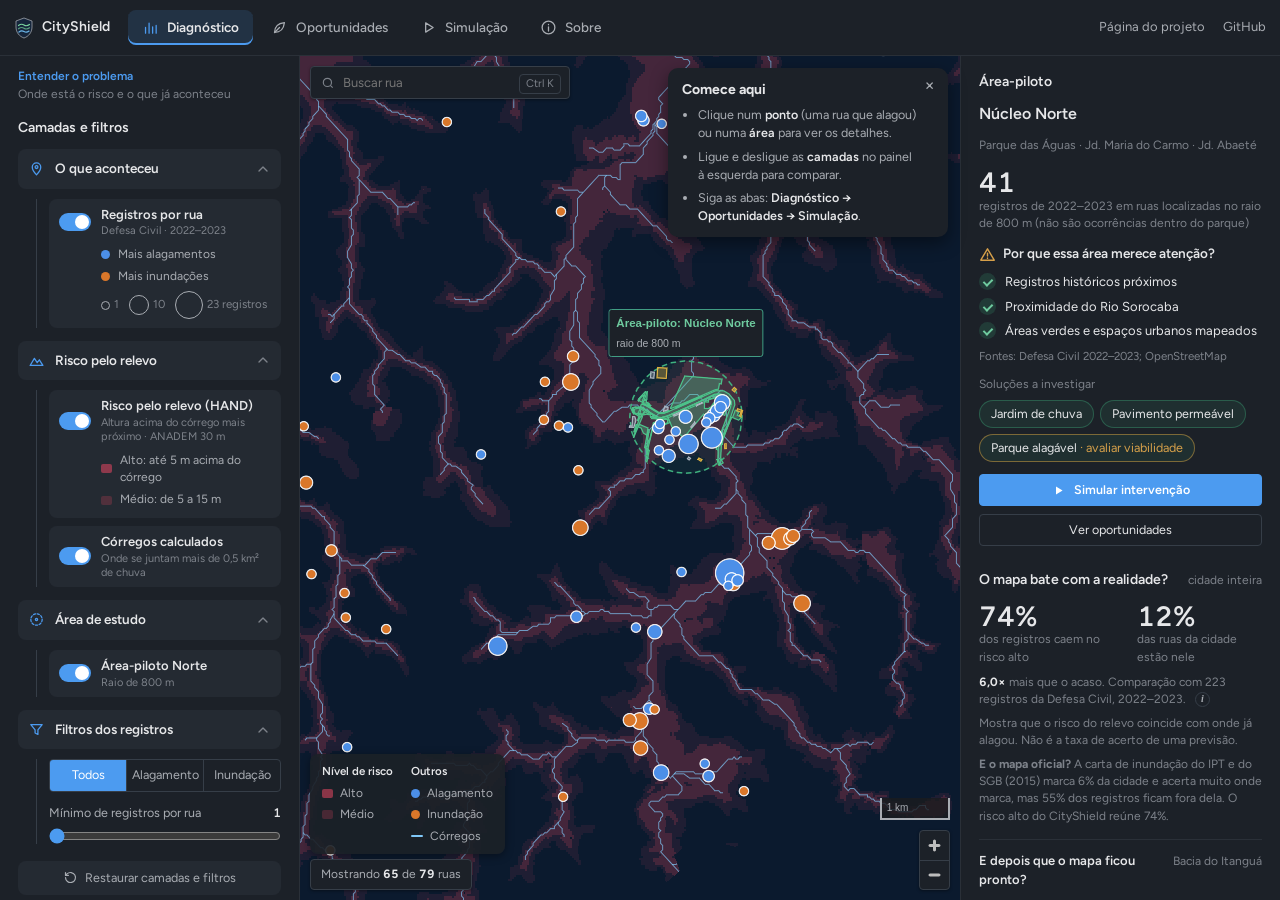
==== docs/mapa.html @ f2712158 "feat(web): resultado dos chamados de depois do mapa pronto no quadro de validação Lê lai_defesa_civi" ====
<!DOCTYPE html>
<html lang="pt-BR">
<head>
<meta charset="utf-8">
<meta name="viewport" content="width=device-width, initial-scale=1">
<title>Plataforma · CityShield</title>
<link rel="icon" href="favicon.svg" type="image/svg+xml">
<link rel="preconnect" href="https://fonts.googleapis.com">
<link rel="preconnect" href="https://fonts.gstatic.com" crossorigin>
<link rel="stylesheet" href="https://fonts.googleapis.com/css2?family=Figtree:wght@400;500;600;700&display=swap">
<link rel="stylesheet" href="vendor/maplibre-gl-4.7.1/maplibre-gl.css">
<style>
:root{
  --bg:#15191E; --panel:#1C2128; --panel-2:#242A32; --hover:#2B323B; --line:#2A3038; --line-2:#363E48;
  --ink:#E6E7E9; --ink-2:#A9ADB3; --muted:#7D828A;
  --accent:#4C9BF0; --green:#419D83; --green-t:#6CC2A8; --alag:#4C8FE8; --inund:#D9772A; --warn:#D6A04A;
  --risco-alto:#D6455D; --risco-medio:#E8A0AC;
  --sans:"Figtree","Segoe UI","Helvetica Neue",Arial,system-ui,sans-serif;
}
*{box-sizing:border-box}
[hidden]{display:none!important}
html,body{height:100%;margin:0}
body{display:grid;grid-template-rows:56px 1fr;font:13px/1.45 var(--sans);color:var(--ink);background:var(--bg);overflow:hidden;-webkit-font-smoothing:antialiased}
a{color:var(--accent);text-decoration:none}
a:hover{text-decoration:underline}
button{font:inherit;color:inherit;background:none;border:0;padding:0;cursor:pointer}
:focus-visible{outline:2px solid var(--accent);outline-offset:1px}
.n{font-variant-numeric:tabular-nums}

/* Cabeçalho */
header{display:flex;align-items:center;gap:18px;padding:0 14px;background:var(--panel);border-bottom:1px solid var(--line);min-width:0}
.logo{display:flex;align-items:center;gap:8px;color:var(--ink);font-weight:600;font-size:14px}
.logo:hover{text-decoration:none}
.titulo{color:var(--ink-2);font-size:13px;padding-left:14px;border-left:1px solid var(--line)}
header nav.links{margin-left:auto;display:flex;gap:18px;font-size:13px;flex:none}
header nav.links a{color:var(--ink-2)}
header nav.links a:hover{color:var(--ink);text-decoration:none}

.app{display:grid;grid-template-columns:300px minmax(0,1fr) 320px;min-height:0}

/* Painéis laterais */
.lado{background:var(--panel);display:flex;flex-direction:column;min-height:0}
.esq{border-right:1px solid var(--line)}
.dir{border-left:1px solid var(--line);overflow-y:auto}
.abas{display:flex;gap:4px;min-width:0;overflow-x:auto;scrollbar-width:none}
.abas::-webkit-scrollbar{display:none}
.abas button{display:flex;align-items:center;gap:8px;padding:8px 14px;border-radius:8px;color:var(--ink-2);font-size:13.5px;font-weight:500;white-space:nowrap;flex:none}
.abas button svg{width:17px;height:17px;flex:none;fill:none;stroke:currentColor;stroke-width:1.8;stroke-linecap:round;stroke-linejoin:round}
.abas button:hover{color:var(--ink);background:var(--hover)}
.abas button[aria-selected="true"]{color:var(--ink);background:rgba(76,155,240,.14);font-weight:600;box-shadow:inset 0 -2px 0 var(--accent)}
.abas button[aria-selected="true"] svg{color:var(--accent)}
.passos{margin:0;padding-left:18px;display:grid;gap:6px;color:var(--ink-2);font-size:13px}
.passos b{color:var(--ink);font-weight:600}
.links-lista{margin:0;padding:0;list-style:none;display:grid;gap:7px;font-size:13px}
.links-lista.baixar span{display:block;font-size:12px;color:var(--muted);margin-top:1px}
.rolar{overflow-y:auto;flex:1;min-height:0;scrollbar-width:none}
.rolar::-webkit-scrollbar{display:none}
.bloco{padding:16px 18px 6px}
.bloco h3{margin:0 0 10px;font-size:14px;font-weight:600;letter-spacing:.005em}
.bloco > p{margin:0;color:var(--ink-2);font-size:13px;line-height:1.5}
.sub{color:var(--muted);font-size:12px}

/* Lista de camadas (estilo CARTO Builder) */
.camada{border-radius:8px;background:var(--panel-2);margin-bottom:8px}
.sec{margin:0}
#a-diag:not([hidden]){display:flex;flex-direction:column}
#a-diag > .bloco-camadas{display:flex;flex-direction:column;gap:11px;padding-top:12px;padding-bottom:10px}
#a-diag > .bloco-camadas h3{margin:0}
#a-diag > .bloco:last-child{margin-top:auto;padding-top:6px;padding-bottom:14px}
.sec-cab{display:flex;align-items:center;gap:10px;width:100%;padding:10px 10px;border-radius:8px;font-size:13.5px;font-weight:600;color:var(--ink);text-align:left}
.sec-cab:hover{background:var(--hover)}
.sec.aberta > .sec-cab{background:var(--panel-2)}
.sec-cab > svg:first-child{width:17px;height:17px;flex:none;fill:none;stroke:var(--ink-2);stroke-width:1.8;stroke-linecap:round;stroke-linejoin:round}
.sec.aberta > .sec-cab > svg:first-child{stroke:var(--accent)}
.sec-cab span{flex:1}
.sec-cab .seta{width:16px;height:16px;fill:none;stroke:var(--muted);stroke-width:2;stroke-linecap:round;stroke-linejoin:round;transition:transform .15s}
.sec.aberta .seta{transform:rotate(180deg)}
.sec-corpo{margin:10px 0 2px 18px;padding-left:12px;border-left:1px solid var(--line-2)}
.sec-corpo .camada:last-child{margin-bottom:0}
.sec-corpo .seg{margin-top:2px}
.grupo{margin:14px 0 6px;font-size:12px;font-weight:600;color:var(--ink-2)}
.bloco h3 + .grupo{margin-top:0}
.camada-cab{display:flex;align-items:center;gap:10px;padding:7px 10px}
.olho{position:relative;width:32px;height:18px;border-radius:9px;background:var(--accent);flex:none;transition:background .15s}
.olho::after{content:"";position:absolute;top:2px;left:16px;width:14px;height:14px;border-radius:50%;background:#fff;transition:left .15s}
.olho[aria-pressed="false"]{background:#4A525C}
.olho[aria-pressed="false"]::after{left:2px}
.olho svg{display:none}
.olho:hover{filter:brightness(1.1)}
.camada-nome{flex:1;min-width:0}
.camada-nome b{display:block;font-weight:600;font-size:13px}
.camada-nome span{display:block;color:var(--muted);font-size:11px;line-height:1.3}
.camada-leg{padding:0 12px 9px 52px;display:grid;gap:5px;font-size:12px;color:var(--ink-2)}
.camada-leg .it{display:flex;align-items:center;gap:8px}
.camada-leg .it i{width:9px;height:9px;border-radius:50%;flex:none}
.camada-leg .it i.q{border-radius:2px;width:11px}
.camada-leg .tam{display:flex;align-items:center;gap:10px;color:var(--muted);font-size:11.5px}
.camada-leg .tam i{display:inline-block;border-radius:50%;border:1px solid var(--ink-2);margin-right:4px;vertical-align:middle}
.camada.off{opacity:.55}
.camada.off .camada-nome span{color:var(--warn)}
.camada.desligada .camada-leg{display:none}

/* Controles */
.seg{display:flex;border:1px solid var(--line-2);border-radius:4px;overflow:hidden}
.seg button{flex:1;padding:6px 4px;font-size:12.5px;color:var(--ink-2);border-right:1px solid var(--line-2)}
.seg button:last-child{border-right:0}
.seg button[aria-pressed="true"]{background:var(--accent);color:#fff}
.faixa{display:grid;gap:6px;margin-top:12px;font-size:12.5px;color:var(--ink-2)}
.faixa .l{display:flex;justify-content:space-between}
.faixa .l b{color:var(--ink);font-weight:600}
input[type=range]{width:100%;margin:0;accent-color:var(--accent)}
input[type=number],select{width:100%;background:var(--bg);border:1px solid var(--line-2);border-radius:4px;color:var(--ink);padding:6px 8px;font:13px var(--sans)}
label.campo,div.campo{display:grid;gap:5px;font-size:12.5px;color:var(--ink-2);margin-top:12px}
div.campo:first-of-type,label.campo:first-child{margin-top:0}
label.campo .l{display:flex;justify-content:space-between}
label.campo .l b{color:var(--ink);font-weight:600}

/* Soluções */
.fila{list-style:none;margin:8px 0 0;padding:0}
.fila li{margin-bottom:6px}
.fila li button{display:grid;grid-template-columns:24px 1fr auto;gap:10px;align-items:center;width:100%;padding:9px 10px;border-radius:8px;background:var(--panel-2);text-align:left;color:var(--ink)}
.fila li button:hover,.fila li button:focus-visible{background:var(--hover)}
.fila .pos{font-size:12.5px;font-weight:600;color:var(--muted);font-variant-numeric:tabular-nums;text-align:right}
.fila .nome{display:grid;min-width:0}
.fila .nome b{font-size:12.5px;font-weight:600;white-space:nowrap;overflow:hidden;text-overflow:ellipsis}
.fila .nome span{font-size:12px;color:var(--green-t)}
.fila .nome small{font-size:11.5px;color:var(--muted);white-space:nowrap;overflow:hidden;text-overflow:ellipsis}
.fila .nt{display:grid;justify-items:end;gap:4px;font-size:15px;font-weight:600;font-variant-numeric:tabular-nums}
.fila .nt i{display:block;width:44px;height:4px;border-radius:2px;background:var(--panel-2);overflow:hidden}
.fila .nt i::after{content:"";display:block;height:100%;width:var(--w);background:var(--c)}
.fila-mais{margin-top:8px;padding:6px 10px;border:1px solid var(--line-2);border-radius:4px;font-size:12.5px;color:var(--ink-2)}
.fila-mais:hover{color:var(--ink);border-color:var(--accent)}
.fila-nota{margin:8px 0 0}
.sol{margin:0 18px 10px;padding:12px 14px;border-radius:8px;background:var(--panel-2);display:grid;gap:5px}
.sol-t{display:flex;align-items:center;justify-content:space-between;gap:8px}
.sol-t b{font-weight:600}
.status{font-size:11px;padding:2px 7px;border-radius:3px;white-space:nowrap}
.status.inv{background:rgba(65,157,131,.16);color:var(--green-t)}
.status.hip{background:rgba(217,164,65,.15);color:#E2B866}
.sol p{margin:0;color:var(--ink-2);font-size:12.5px}
.sol button{justify-self:start;color:var(--accent);font-size:12.5px;margin-top:2px}
.sol button:hover{text-decoration:underline}
.aqui{margin:2px 0 0!important;font-size:12.5px;color:var(--ink)!important;border-left:2px solid var(--green);padding:2px 0 2px 9px}
.aqui b{font-weight:600}
.fonte-l{margin:0;font-size:11.5px;color:var(--muted)}
.sim-kpis{display:grid;grid-template-columns:repeat(3,1fr);border:1px solid var(--line);border-radius:4px;margin-bottom:14px}
.sim-kpis div{padding:8px 10px;border-right:1px solid var(--line)}
.sim-kpis div:last-child{border-right:0}
.sim-kpis span{display:block;font-size:11.5px;color:var(--muted)}
.sim-kpis b{font-size:15px;font-weight:600}
.empilhada{display:flex;height:22px;border-radius:3px;overflow:hidden;margin:10px 0 6px;background:#3A3D42}
.empilhada i{display:block;height:100%}
.emp-leg{display:flex;justify-content:space-between;gap:10px;font-size:12px;color:var(--ink-2)}
.emp-leg span::before{content:"";display:inline-block;width:9px;height:9px;border-radius:2px;margin-right:6px;vertical-align:-1px;background:var(--c)}
.equiv{margin:12px 0 0;font-size:12.5px;color:var(--ink-2)}
.equiv b{color:var(--ink)}
.ref{font-size:11.5px;color:var(--muted)}
.c-dest{display:grid;grid-template-columns:1fr 1fr;gap:8px;margin-bottom:6px}
.c-dest div{border-radius:8px;padding:10px 12px;background:var(--panel-2)}
.c-dest span{display:block;font-size:12px;color:var(--ink-2)}
.c-dest b{display:block;font-size:22px;font-weight:600;line-height:1.15;margin-top:3px;color:var(--ink)}
.c-dest small{display:block;font-size:11.5px;color:var(--muted);margin-top:2px}
.c-dest .ret{background:rgba(65,157,131,.12)}
.c-dest .ret b{color:var(--green-t)}
.ad{margin-top:12px}
.ad-rot{display:flex;justify-content:space-between;gap:8px;font-size:12.5px;color:var(--ink-2)}
.ad-rot b{color:var(--ink);font-weight:600}
.ad .empilhada{margin:5px 0 0}
.contrib{display:grid;gap:9px;margin-top:16px}
.contrib-tit{font-size:12.5px;color:var(--ink-2)}
.contrib-l{display:grid;grid-template-columns:112px 1fr auto;gap:10px;align-items:center;font-size:12.5px}
.contrib-l span{display:grid}
.contrib-l span b{font-weight:600;font-size:12.5px}
.contrib-l span small{font-size:11.5px;color:var(--muted)}
.contrib-l > i{display:block;height:8px;border-radius:4px;background:var(--panel-2);overflow:hidden}
.contrib-l > i > i{display:block;height:100%;border-radius:4px;background:var(--green)}
.contrib-l > b{font-weight:600;font-size:12.5px;white-space:nowrap}
.ad-tab{width:100%;border-collapse:collapse;margin-top:12px;font-size:12px}
.ad-tab th{font-weight:400;color:var(--muted);text-align:left;padding:4px 0;border-bottom:1px solid var(--line)}
.ad-tab td{padding:5px 0;border-bottom:1px solid var(--line);color:var(--ink-2)}
.ad-tab td:nth-child(n+2),.ad-tab th:nth-child(n+2){text-align:right;font-variant-numeric:tabular-nums}
.ad-tab td b{color:var(--ink);font-weight:600}
.aviso a{color:var(--accent)}
.aviso{margin:14px 18px 18px;padding:10px 12px;border-radius:8px;background:rgba(214,160,74,.08);color:var(--ink-2);font-size:12px;line-height:1.45}

/* Simulação */
.opcoes{display:grid;grid-template-columns:1fr 1fr;gap:6px}
.opcoes button{display:flex;align-items:center;gap:7px;padding:8px 9px;border:1px solid transparent;border-radius:6px;background:var(--panel-2);font-size:12.5px;color:var(--ink-2);text-align:left}
.opcoes button svg{width:16px;height:16px;flex:none;fill:none;stroke:currentColor;stroke-width:1.7;stroke-linecap:round;stroke-linejoin:round}
.opcoes button[aria-pressed="true"]{border-color:rgba(76,155,240,.55);color:var(--ink);background:rgba(76,155,240,.12)}
.formula{display:flex;align-items:baseline;gap:8px}
.formula b{font-size:30px;font-weight:600;line-height:1}
.formula span{color:var(--ink-2)}
.pct{color:var(--ink-2);font-size:12.5px;margin:4px 0 12px}
.pct b{color:var(--green)}
.prem{margin:0;padding:0;list-style:none;display:grid;gap:7px;font-size:12.5px}
.prem li{display:grid;grid-template-columns:100px 1fr;gap:8px;color:var(--ink-2)}
.prem li span:first-child{color:var(--muted)}

/* Widgets (estilo CARTO / ArcGIS Dashboards) */
.widget{padding:16px 18px 8px}
.w-cab{display:flex;align-items:baseline;justify-content:space-between;gap:8px;margin-bottom:10px}
.w-cab h3{margin:0;font-size:14px;font-weight:600}
.w-cab button{color:var(--accent);font-size:12px}
.w-cab .sub{white-space:nowrap}
.kpi{display:flex;gap:22px}
.kpi div{display:grid}
.kpi b{font-size:28px;font-weight:600;line-height:1.1}
.kpi span{color:var(--muted);font-size:12px}
.cats{display:grid;gap:9px}
.cat{display:grid;grid-template-columns:1fr auto;gap:4px 10px;text-align:left;width:100%;padding:2px 0}
.cat .nm{color:var(--ink-2);white-space:nowrap;overflow:hidden;text-overflow:ellipsis}
.cat .vl{color:var(--ink)}
.cat .tr{grid-column:1/-1;height:4px;background:var(--panel-2);border-radius:2px}
.cat .tr i{display:block;height:100%;border-radius:2px}
.cat:hover .nm{color:var(--ink)}
.cats.filtrando .cat:not(.ativo){opacity:.4}
.hist{display:grid;grid-template-columns:repeat(6,1fr);gap:4px;align-items:end;height:88px}
.hist div{display:grid;align-content:end;height:100%}
.hist i{display:block;background:var(--accent);border-radius:2px 2px 0 0;min-height:2px}
.hist-x{display:grid;grid-template-columns:repeat(6,1fr);gap:4px;margin-top:5px;font-size:11px;color:var(--muted);text-align:center}
.det h2{margin:2px 0 2px;font-size:16px;font-weight:600}
.det .kpi{margin:12px 0}
.det ul{margin:0 0 12px;padding-left:18px;color:var(--ink-2);display:grid;gap:3px}
.det ul.checks{list-style:none;padding:0;gap:7px}
.det ul.checks li{position:relative;padding-left:26px;color:var(--ink);font-size:13px;line-height:1.35}
.det ul.checks li::before{content:"";position:absolute;left:0;top:0;width:17px;height:17px;border-radius:50%;background:rgba(63,178,127,.18)}
.det ul.checks li::after{content:"";position:absolute;left:6px;top:4px;width:4px;height:7px;border:solid #6FCB9F;border-width:0 2px 2px 0;transform:rotate(45deg)}
.rot-alerta{display:flex;align-items:center;gap:7px;color:var(--ink)!important;font-size:13.5px!important;font-weight:600;margin:4px 0 9px!important}
.rot-alerta svg{width:17px;height:17px;fill:none;stroke:var(--warn);stroke-width:2;stroke-linecap:round;stroke-linejoin:round}
.det .rot{font-size:12px;color:var(--muted);margin:0 0 6px}
.tags{display:flex;flex-wrap:wrap;gap:6px;margin-bottom:12px}
.tags span{font-size:12.5px;padding:4px 11px;border-radius:999px;background:rgba(63,178,127,.10);border:1px solid rgba(63,178,127,.35);color:var(--ink)}
.tags span.h{border-color:rgba(217,164,65,.5)}
.tags span.h::after{content:" · avaliar viabilidade";color:var(--warn)}
.botoes{display:grid;gap:8px}
.bt-grande{display:flex;align-items:center;justify-content:center;gap:8px;padding:10px 12px;font-size:13.5px;font-weight:600;border-radius:8px}
.bt-grande svg{width:15px;height:15px;fill:currentColor}
.bt{padding:6px 12px;border:1px solid var(--line-2);border-radius:4px;font-size:12.5px}
.bt:hover{background:var(--hover)}
.bt.pri{background:var(--accent);border-color:var(--accent);color:#fff}
.bt.pri:hover{filter:brightness(1.1)}

/* Painel de simulação sobre o mapa */
.sim-painel{position:absolute;left:12px;right:12px;bottom:12px;margin:0 auto;max-width:900px;z-index:3;background:var(--panel);border-radius:10px;padding:14px 16px 16px;box-shadow:0 8px 24px rgba(0,0,0,.45)}
.sp-cab{display:flex;gap:10px;align-items:flex-start;margin-bottom:12px}
.sp-cab svg{width:20px;height:20px;flex:none;margin-top:1px;fill:none;stroke:var(--accent);stroke-width:2;stroke-linecap:round;stroke-linejoin:round}
.sp-cab b{display:block;font-size:15px;font-weight:600}
.sp-cab span{display:block;font-size:12.5px;color:var(--ink-2)}
.sp-corpo{display:grid;grid-template-columns:200px minmax(0,1fr);grid-template-rows:auto auto;gap:12px 18px}
.sp-ctrl{grid-row:1 / span 2;display:grid;align-content:start;gap:14px}
.sp-chuva{display:grid;gap:4px}
.sp-chuva span{font-size:12.5px;color:var(--ink-2)}
.sp-chuva b{font-size:22px;font-weight:600;line-height:1.1}
.sp-chuva small{font-size:11.5px;color:var(--muted);line-height:1.35}
.sp-chuva .sp-volta{color:var(--ink-2)}
.sp-obs{margin:10px 0 0;font-size:12px;line-height:1.45;color:var(--muted)}
.sp-sols{border:0;margin:0;padding:0;display:grid;gap:7px}
.sp-sols legend{padding:0;margin-bottom:6px;font-size:12.5px;color:var(--ink-2)}
.sp-check{display:flex;align-items:center;gap:8px;font-size:13px;cursor:pointer}
.sp-check input{width:15px;height:15px;margin:0;accent-color:var(--accent);flex:none}
.sp-check svg{width:15px;height:15px;flex:none;fill:none;stroke:var(--ink-2);stroke-width:1.8;stroke-linecap:round;stroke-linejoin:round}
.sp-prio{font-size:12.5px;color:var(--ink-2)}
.sp-mapas{display:grid;grid-template-columns:minmax(0,1fr) 30px minmax(0,1fr);align-items:center}
.sp-mapa{position:relative;height:170px;border-radius:8px;overflow:hidden;background:#101317}
.sp-mini{position:absolute;inset:0}
.sp-mini .maplibregl-ctrl-top-right,.sp-mini .maplibregl-ctrl-bottom-right .maplibregl-ctrl-group{display:none}
.sp-tag{position:absolute;top:8px;left:50%;transform:translateX(-50%);padding:3px 12px;border-radius:999px;background:rgba(20,24,29,.85);font-size:12px;font-weight:600;z-index:2}
.sp-tag.depois{background:#2F7D5C}
.sp-seta{display:grid;place-items:center}
.sp-seta svg{width:24px;height:24px;padding:4px;border-radius:50%;background:var(--panel-2);fill:none;stroke:var(--ink);stroke-width:2;stroke-linecap:round;stroke-linejoin:round}
.sp-kpis{display:grid;grid-template-columns:repeat(3,minmax(0,1fr));gap:8px}
.sp-kpi{display:grid;grid-template-columns:22px 1fr;gap:2px 8px;align-items:center;padding:10px 12px;border-radius:8px;background:var(--panel-2)}
.sp-kpi svg{grid-row:1 / span 2;width:20px;height:20px;fill:none;stroke-width:1.9;stroke-linecap:round;stroke-linejoin:round}
.sp-kpi span{font-size:12px;color:var(--ink-2)}
.sp-kpi b{font-size:18px;font-weight:600;line-height:1.15}
.sp-kpi b small{font-size:12px;font-weight:500;color:var(--ink-2);margin-left:4px}
.mapa-area.sim .visivel,.mapa-area.sim #mapa .maplibregl-ctrl-bottom-right .maplibregl-ctrl-group{display:none}
.dica{position:absolute;top:12px;right:12px;z-index:3;width:280px;padding:12px 30px 12px 14px;border-radius:10px;background:var(--panel);box-shadow:0 6px 18px rgba(0,0,0,.45);font-size:12.5px;color:var(--ink-2)}
.dica > b{display:block;font-size:14px;color:var(--ink);margin-bottom:6px}
.dica ul{margin:0;padding-left:16px;display:grid;gap:5px}
.dica li b{color:var(--ink);font-weight:600}
.dica-x{position:absolute;top:6px;right:8px;width:22px;height:22px;border-radius:4px;font-size:18px;line-height:1;color:var(--ink-2)}
.dica-x:hover{background:var(--hover);color:var(--ink)}
.mapa-area.sim .dica{display:none}
.leg-mapa{position:absolute;left:10px;bottom:46px;z-index:2;display:flex;gap:18px;padding:9px 12px;border-radius:8px;background:rgba(28,33,40,.92);box-shadow:0 2px 8px rgba(0,0,0,.4);font-size:12px;color:var(--ink-2)}
.leg-mapa div{display:grid;gap:4px;align-content:start}
.leg-mapa b{font-size:11.5px;font-weight:600;color:var(--ink);margin-bottom:1px}
.leg-mapa span{display:flex;align-items:center;gap:7px}
.leg-mapa i{width:9px;height:9px;border-radius:50%;flex:none}
.leg-mapa i.q{border-radius:2px;width:11px}
.leg-mapa i.l{height:2px;width:12px;border-radius:1px}
.mapa-area.sim .leg-mapa{display:none}
.etq .maplibregl-popup-content{padding:6px 10px;border-radius:6px;font-size:12px;pointer-events:none}
.etq .maplibregl-popup-tip{display:none}
.etq b{display:block;font-size:12.5px}
.etq span{color:var(--ink-2)}
.kbd{position:absolute;right:8px;top:7px;padding:1px 6px;border:1px solid var(--line-2);border-radius:4px;font-size:11px;color:var(--muted);pointer-events:none}
.busca input:focus ~ .kbd,.busca input:not(:placeholder-shown) ~ .kbd{display:none}
.restaurar{display:flex;align-items:center;justify-content:center;gap:7px;width:100%;margin-top:4px;padding:8px;border-radius:8px;background:var(--panel-2);font-size:12.5px;color:var(--ink-2)}
.restaurar:hover{color:var(--ink);background:var(--hover)}
.restaurar svg{width:15px;height:15px;fill:none;stroke:currentColor;stroke-width:1.9;stroke-linecap:round;stroke-linejoin:round}
.aba-sub{padding:12px 18px 2px;display:grid;gap:1px}
.aba-sub b{font-size:12px;font-weight:600;color:var(--accent)}
.aba-sub span{font-size:12px;color:var(--muted)}
.filtro-sol{display:flex;flex-wrap:wrap;gap:6px;margin:2px 0 10px}
.filtro-sol button{padding:5px 11px;border-radius:999px;background:var(--panel-2);font-size:12.5px;color:var(--ink-2)}
.filtro-sol button:hover{color:var(--ink)}
.filtro-sol button[aria-pressed="true"]{background:rgba(76,155,240,.16);color:var(--ink);box-shadow:inset 0 0 0 1px rgba(76,155,240,.55)}
.ordem{display:flex;align-items:center;justify-content:space-between;gap:10px;margin-bottom:10px;font-size:12.5px;color:var(--ink-2)}
.fila-cenario{margin:-4px 0 10px;font-size:12px;line-height:1.45;color:var(--ink-2)}
.fila .era{color:var(--ink-2);font-size:11.5px}
.ordem select{width:auto;padding:5px 8px;font-size:12.5px;background:var(--panel-2);border-color:transparent;border-radius:6px}
.fila .prio{font-size:11px;font-weight:600}
.fila .prio.alta{color:#6FCB9F} .fila .prio.media{color:var(--warn)} .fila .prio.baixa{color:var(--muted)}
.fila .alerta-m{color:var(--warn)}
.fila li button.sel{box-shadow:inset 0 0 0 1px #7FE0B0;background:rgba(63,178,127,.10)}
.fa-badge{display:inline-block;padding:2px 9px;border-radius:999px;font-size:11.5px;font-weight:600;margin-bottom:6px}
.fa-badge.alta{background:rgba(63,178,127,.16);color:#6FCB9F} .fa-badge.media{background:rgba(217,164,65,.16);color:var(--warn)} .fa-badge.baixa{background:var(--panel-2);color:var(--ink-2)}
.fa-kpis{display:grid;grid-template-columns:repeat(3,1fr);gap:6px;margin:12px 0}
.fa-kpis div{padding:8px 9px;border-radius:8px;background:var(--panel-2)}
.fa-kpis b{display:block;font-size:19px;font-weight:600;line-height:1.1}
.fa-kpis span{display:block;font-size:11.5px;color:var(--ink-2);margin-top:2px;line-height:1.25}
.fa-sec{margin:14px 0 6px;font-size:13px;font-weight:600;color:var(--ink)}
.fa-int{padding:10px 12px;border-radius:8px;background:rgba(63,178,127,.10);border:1px solid rgba(63,178,127,.3)}
.fa-int b{display:block;color:#6FCB9F;font-size:14px;font-weight:600;margin-bottom:3px}
.fa-int p{margin:0;font-size:12.5px;color:var(--ink-2);line-height:1.45}
.fa-alerta{margin-top:10px;padding:8px 10px;border-radius:8px;background:rgba(217,164,65,.10);font-size:12px;color:var(--ink-2)}
.fa-alerta b{color:var(--warn)}
.fa-passos{margin:0;padding:0;list-style:none;display:grid;gap:6px;counter-reset:passo}
.fa-passos li{position:relative;padding-left:26px;font-size:12.5px;color:var(--ink-2);line-height:1.35;counter-increment:passo}
.fa-passos li::before{content:counter(passo);position:absolute;left:0;top:0;width:18px;height:18px;border-radius:50%;background:var(--panel-2);display:grid;place-items:center;font-size:11px;font-weight:600;color:var(--ink)}
.fa-fonte{margin:12px 0 0;font-size:11.5px;color:var(--muted)}
.fa-enche{margin:-2px 0 10px;font-size:12.5px;line-height:1.45;color:var(--ink-2)}
.fa-enche b{color:var(--ink);font-weight:600}
.pa-enche{display:block;margin-top:4px;color:var(--ink)}
.fa-curva{width:100%;border-collapse:collapse;font-size:12px;margin:2px 0 0}
.fa-curva th{text-align:left;font-weight:500;color:var(--muted);padding:4px 6px 4px 0;border-bottom:1px solid var(--line)}
.fa-curva td{padding:4px 6px 4px 0;color:var(--ink-2);font-variant-numeric:tabular-nums}
.fa-curva tr.ref td{color:var(--ink);font-weight:600}
.fa-voltar{margin-top:8px;font-size:12.5px;color:var(--accent)}
/* Mapa */
.mapa-area{position:relative;min-height:0}
#mapa{position:absolute;inset:0}
.barra-mapa{position:absolute;top:10px;left:10px;display:flex;gap:6px;z-index:2}
.barra-mapa .caixa{background:var(--panel);border:1px solid var(--line-2);border-radius:4px;box-shadow:0 1px 3px rgba(0,0,0,.4)}
.busca{position:relative;width:260px}
.busca input{width:100%;background:transparent;border:0;color:var(--ink);padding:8px 10px 8px 32px;font:13px var(--sans);outline:none}
.busca svg{position:absolute;left:10px;top:9px;width:14px;height:14px;fill:none;stroke:var(--muted);stroke-width:2}
.busca ul{position:absolute;top:calc(100% + 4px);left:0;right:0;margin:0;padding:4px 0;list-style:none;background:var(--panel);border:1px solid var(--line-2);border-radius:4px;box-shadow:0 4px 12px rgba(0,0,0,.4);max-height:300px;overflow-y:auto}
.busca li button{width:100%;display:flex;justify-content:space-between;padding:7px 10px;text-align:left}
.busca li button:hover,.busca li button.on{background:var(--hover)}
.busca li small{color:var(--muted)}
.visivel{position:absolute;bottom:10px;left:10px;z-index:2;background:var(--panel);border:1px solid var(--line-2);border-radius:4px;padding:6px 10px;font-size:12px;color:var(--ink-2);box-shadow:0 1px 3px rgba(0,0,0,.4)}
.visivel b{color:var(--ink)}

.maplibregl-ctrl-group{background:var(--panel)!important;border:1px solid var(--line-2);border-radius:4px!important;box-shadow:0 1px 3px rgba(0,0,0,.4)!important}
.maplibregl-ctrl-group button+button{border-top:1px solid var(--line-2)!important}
.maplibregl-ctrl-group button span{filter:invert(.9)}
.maplibregl-ctrl-scale{background:rgba(27,28,30,.8);border-color:var(--ink-2);color:var(--ink-2)}
.maplibregl-ctrl-attrib{background:rgba(27,28,30,.8)!important;color:var(--muted)}
.maplibregl-ctrl-attrib a{color:var(--ink-2)}
.maplibregl-ctrl-attrib-button{filter:invert(.9)}
.maplibregl-popup-content{background:var(--panel);color:var(--ink);border:1px solid var(--line-2);border-radius:4px;padding:8px 10px;font:12.5px/1.4 var(--sans);box-shadow:0 4px 12px rgba(0,0,0,.45)}
.maplibregl-popup-anchor-bottom .maplibregl-popup-tip{border-top-color:var(--panel)}
.maplibregl-popup-anchor-top .maplibregl-popup-tip{border-bottom-color:var(--panel)}
.maplibregl-popup-anchor-left .maplibregl-popup-tip{border-right-color:var(--panel)}
.maplibregl-popup-anchor-right .maplibregl-popup-tip{border-left-color:var(--panel)}
.pop b{display:block;font-weight:600}
.pop span{color:var(--ink-2)}
.pop-area .maplibregl-popup-content{padding:0;border-radius:8px;overflow:hidden auto;max-height:min(68vh,620px);overscroll-behavior:contain}
.pa{width:min(310px,78vw)}
.pa-cab{padding:12px 40px 9px 14px;border-bottom:1px solid var(--line)}
.pa-cab b{display:block;font-size:16px;font-weight:600;line-height:1.25;color:var(--ink)}
.pa-cab span{display:block;margin-top:2px;font-size:12.5px;color:var(--ink-2)}
.pa-kpis{display:grid;grid-template-columns:repeat(3,1fr);gap:6px;padding:9px 14px 2px}
.pa-kpi{border-radius:6px;padding:7px 9px;background:var(--panel-2)}
.pa-kpi span{display:block;font-size:12px;color:var(--ink-2);line-height:1.2}
.pa-kpi b{display:block;font-size:19px;font-weight:600;color:var(--ink);margin-top:3px;line-height:1.1;white-space:nowrap}
.pa-kpi small{display:block;font-size:11.5px;color:var(--ink-2);line-height:1.2;margin-top:2px}
.pa-corpo{padding:2px 14px 2px}
.pa-linha{display:grid;grid-template-columns:18px 1fr;gap:10px;padding:8px 0;border-bottom:1px solid var(--line)}
.pa-linha:last-child{border-bottom:0}
.pa-linha svg{width:18px;height:18px;margin-top:1px;fill:none;stroke:var(--muted);stroke-width:1.7;stroke-linecap:round;stroke-linejoin:round}
.pa-txt b{display:block;font-size:13px;font-weight:600;color:var(--ink);margin-bottom:2px}
.pa-txt span{display:block;font-size:12px;line-height:1.4;color:var(--ink-2)}
.pa-pri-topo{display:flex;justify-content:space-between;align-items:baseline;gap:8px}
.pa-pri-topo b{font-size:18px;font-weight:600;line-height:1;margin:0}
.pa-pri-topo small{font-size:11.5px;font-weight:400;color:var(--muted);margin-left:1px}
.pa-barra{height:5px;background:var(--panel-2);border-radius:3px;margin-top:5px;overflow:hidden}
.pa-barra i{display:block;height:100%;border-radius:3px;background:var(--muted)}
.pa-pri.alta .pa-barra i{background:var(--green)} .pa-pri.alta .pa-pri-topo b{color:var(--green-t)}
.pa-pri.media .pa-barra i{background:var(--warn)} .pa-pri.media .pa-pri-topo b{color:var(--warn)}
.pa-txt .pa-sol{font-size:14px;font-weight:600;margin-bottom:2px}
.pa-txt .pa-sol{color:var(--green-t)}
.pa-risco-topo{display:flex;justify-content:space-between;align-items:baseline;gap:8px}
.pa-risco-topo b{font-size:14px;font-weight:600}
.pa-risco-topo span{font-size:11.5px;color:var(--muted);text-align:right}
.nivel-alto{color:#F07A8C} .nivel-medio{color:#E8A0AC} .nivel-baixo{color:var(--ink-2)}
.pa-pilha{display:flex;height:8px;border-radius:4px;overflow:hidden;background:var(--panel-2);margin:5px 0 4px;gap:2px}
.pa-pilha i{display:block;height:100%}
.f-alto{background:var(--risco-alto)} .f-medio{background:var(--risco-medio)} .f-baixo{background:#5A626C}
.pa-legenda{display:flex;flex-wrap:wrap;gap:4px 12px;font-size:11.5px;color:var(--ink-2)}
.pa-legenda span{display:flex;align-items:center;gap:5px}
.pa-legenda span.zero{color:var(--muted)}
.pa-legenda i{width:8px;height:8px;border-radius:2px;display:inline-block}
.pa-legenda span.zero i{opacity:.45}
.pa-evid{margin:2px 0 0;padding:0;list-style:none}
.pa-evid li{position:relative;padding-left:12px;font-size:12px;line-height:1.4;color:var(--ink-2);margin-top:3px}
.pa-evid li::before{content:"";position:absolute;left:0;top:7px;width:5px;height:5px;border-radius:50%;background:var(--muted)}
.pa-dica{display:block;font-style:normal;font-weight:400;font-size:11.5px;color:var(--muted);margin-top:1px}
.pa-explica{display:block;margin-top:5px;font-size:11.5px;line-height:1.35;color:var(--ink-2)}
.pa-int{background:rgba(65,157,131,.10);border:1px solid rgba(65,157,131,.30);border-radius:6px;padding:8px 10px;margin:6px -4px}
.pa-int svg{stroke:var(--green-t)}
.pa-linha.pa-int + .pa-linha{border-top:0}
.pa-info{display:inline-grid;place-items:center;width:15px;height:15px;margin-left:6px;vertical-align:1px;border:1px solid var(--line-2);border-radius:50%;background:none;color:var(--ink-2);font:italic 600 10px/1 Georgia,serif;cursor:pointer;padding:0}
.pa-info:hover,.pa-info[aria-expanded="true"]{border-color:var(--accent);color:var(--accent)}
.pa-info-txt{margin:6px 0 4px;padding:7px 9px;background:var(--panel-2);border-radius:5px}
.pa-info-txt p{margin:0 0 5px;font-size:11.5px;line-height:1.4;color:var(--ink-2)}
.pa-info-txt p:last-child{margin-bottom:0}
.pa-fatores{display:grid;gap:4px;margin:2px 0 6px}
.pa-fatores div{display:grid;grid-template-columns:78px 1fr 34px;align-items:center;gap:8px;font-size:11.5px;color:var(--ink-2)}
.pa-fatores > div > i{display:block;height:6px;border-radius:3px;background:var(--hover);overflow:hidden}
.pa-fatores > div > i > i{display:block;height:100%;background:var(--accent)}
.pa-fatores b{text-align:right;color:var(--ink);font-weight:600;font-variant-numeric:tabular-nums}
.pa-conta{font-variant-numeric:tabular-nums;color:var(--ink)!important;font-weight:600}
.pa-fontes{display:block;margin-bottom:4px}
.pa-txt .pa-vol{font-size:15px;font-weight:600;color:#7FC8F8;margin-bottom:1px}
.pa-alerta svg{stroke:var(--warn)} .pa-alerta .pa-txt b{color:var(--warn)}
.pa-rodape{margin:0;padding:8px 14px 9px;background:var(--panel-2);font-size:11.5px;color:var(--muted)}
.pa-rodape a{color:var(--accent)}
.maplibregl-popup-close-button{color:var(--ink-2);font-size:20px;line-height:1;padding:6px 10px;border-radius:0 8px 0 4px}
.maplibregl-popup-close-button:hover{background:var(--hover);color:var(--ink)}
.rotulo-piloto{background:var(--panel);border:1px solid var(--green);border-radius:3px;padding:3px 7px;display:grid;pointer-events:none}
.rotulo-piloto b{font-size:11.5px;font-weight:600;color:#6FCB9F}
.rotulo-piloto span{font-size:10.5px;color:var(--ink-2)}

@media (max-width:1180px){
  .sp-corpo{grid-template-columns:170px minmax(0,1fr)}
  .sp-mapa{height:150px}
  .app{grid-template-columns:280px minmax(0,1fr)}
  .dir{display:none}
}
@media (max-width:760px){
  /* No celular a página rola inteira: sem altura fixa da tela, e os painéis crescem com o conteúdo
     (antes ficavam com ~120 px cada, rolando por dentro e sem barra visível) */
  html,body{height:auto}
  body{overflow:auto;grid-template-rows:56px auto;min-height:100%}
  .rolar,.dir{overflow:visible;flex:none}
  /* As abas ficam sempre à mão; o mapa para logo abaixo delas quando a lista leva até ele */
  header{position:sticky;top:0;z-index:30}
  #mapa{scroll-margin-top:56px}
  /* Com a ficha aberta, a busca sai da frente do título (volta quando a ficha fecha) */
  .mapa-area:has(.maplibregl-popup) .barra-mapa{display:none}
  /* Área de toque maior no botão de mostrar/esconder camada (era 18 px), sem mudar o desenho */
  .olho::before{content:"";position:absolute;inset:-8px -6px}
  header{gap:8px;padding:0 8px}
  .logo span,header nav.links{display:none}
  .abas button{padding:8px 9px;gap:6px;font-size:12.5px}
  .app{grid-template-columns:1fr}
  .mapa-area{height:65vh;order:-1}
  .busca{width:200px}
  .dir{display:block;border-left:0;border-top:1px solid var(--line)}
  .dica{left:10px;right:10px;width:auto;top:auto;bottom:10px}
  .leg-mapa,.kbd{display:none}
  .mapa-area.sim{height:auto}
  .mapa-area.sim #mapa,.mapa-area.sim .barra-mapa{display:none}
  .sim-painel{position:static;margin:0;border-radius:0;box-shadow:none;max-width:none}
  .sp-corpo{grid-template-columns:1fr}
  .sp-ctrl{grid-row:auto}
  .sp-mapa{height:150px}
  .sp-kpis{grid-template-columns:1fr}
}
@media (max-width:520px){
  .abas{flex:1;justify-content:space-between;gap:2px}
  .abas button{flex-direction:column;gap:2px;padding:5px 7px;font-size:11px;border-radius:7px}
  .abas button svg{width:16px;height:16px}
}
</style>
</head>
<body>

<header>
  <a class="logo" href="index.html">
    <svg width="20" height="22" viewBox="0 0 40 44" aria-hidden="true"><path d="M20 2 4 8v12c0 11 7 19 16 22 9-3 16-11 16-22V8L20 2Z" fill="#16263C" stroke="#A9ADB3" stroke-width="1.5"/><path d="M9 17c4-3 8-3 11-1s7 2 11-1" fill="none" stroke="#7BD6A0" stroke-width="2.4" stroke-linecap="round"/><path d="M9 23.5c4-3 8-3 11-1s7 2 11-1" fill="none" stroke="#7BD6A0" stroke-width="2.4" stroke-linecap="round" opacity=".7"/><path d="M10 30c3.5-2.6 7-2.6 10-.9s6.5 1.7 10-.9" fill="none" stroke="#6CB6E8" stroke-width="2.6" stroke-linecap="round"/></svg>
    <span>CityShield</span>
  </a>
  <nav class="abas" role="tablist" aria-label="Seções da plataforma">
    <button role="tab" data-aba="diag" aria-selected="true"><svg viewBox="0 0 24 24" aria-hidden="true"><path d="M5 20V12M10 20V6M15 20v-9M20 20V9"/></svg><span>Diagnóstico</span></button>
    <button role="tab" data-aba="oport" aria-selected="false"><svg viewBox="0 0 24 24" aria-hidden="true"><path d="M5 19c0-8 5-13 14-14-1 9-6 14-14 14Z"/><path d="M5 19l7-7"/></svg><span>Oportunidades</span></button>
    <button role="tab" data-aba="sim" aria-selected="false"><svg viewBox="0 0 24 24" aria-hidden="true"><path d="M8 5.5v13l10.5-6.5L8 5.5Z"/></svg><span>Simulação</span></button>
    <button role="tab" data-aba="sobre" aria-selected="false"><svg viewBox="0 0 24 24" aria-hidden="true"><circle cx="12" cy="12" r="9"/><path d="M12 11v6M12 7.5v.5"/></svg><span>Sobre</span></button>
  </nav>
  <nav class="links"><a href="index.html">Página do projeto</a><a href="https://github.com/habeas-code/cityshield">GitHub</a></nav>
</header>

<div class="app">

  <aside class="lado esq">

    <div class="rolar" id="a-diag">
      <div class="aba-sub"><b>Entender o problema</b><span>Onde está o risco e o que já aconteceu</span></div>
      <div class="bloco bloco-camadas">
        <h3>Camadas e filtros</h3>
        <section class="sec aberta">
          <button type="button" class="sec-cab" aria-expanded="true" aria-controls="sec-ocorr"><svg viewBox="0 0 24 24" aria-hidden="true"><path d="M12 21s-6-6-6-11a6 6 0 0 1 12 0c0 5-6 11-6 11Z"/><circle cx="12" cy="10" r="2"/></svg><span>O que aconteceu</span><svg class="seta" viewBox="0 0 24 24" aria-hidden="true"><path d="m6 9 6 6 6-6"/></svg></button>
          <div class="sec-corpo" id="sec-ocorr">
        <div class="camada" id="cam-ruas">
          <div class="camada-cab">
            <button class="olho" data-camada="ruas" aria-pressed="true" aria-label="Mostrar ou esconder registros por rua">
              <svg class="aberto" viewBox="0 0 24 24"><path d="M2 12s3.5-7 10-7 10 7 10 7-3.5 7-10 7S2 12 2 12Z"/><circle cx="12" cy="12" r="3"/></svg>
              <svg class="fechado" viewBox="0 0 24 24"><path d="M3 3l18 18M10.6 5.1A10 10 0 0 1 12 5c6.5 0 10 7 10 7a17 17 0 0 1-3.2 4M6.6 6.6A17 17 0 0 0 2 12s3.5 7 10 7a9.7 9.7 0 0 0 5.4-1.6"/></svg>
            </button>
            <span class="camada-nome"><b>Registros por rua</b><span>Defesa Civil · 2022–2023</span></span>
          </div>
          <div class="camada-leg">
            <span class="it"><i style="background:var(--alag)"></i>Mais alagamentos</span>
            <span class="it"><i style="background:var(--inund)"></i>Mais inundações</span>
            <span class="tam"><span><i style="width:9px;height:9px"></i>1</span><span><i style="width:20px;height:20px"></i>10</span><span><i style="width:28px;height:28px"></i>23 registros</span></span>
          </div>
        </div>
          </div>
        </section>
        <section class="sec aberta">
          <button type="button" class="sec-cab" aria-expanded="true" aria-controls="sec-risco"><svg viewBox="0 0 24 24" aria-hidden="true"><path d="M3 19 9 9l4 6 3-4 5 8H3Z"/></svg><span>Risco pelo relevo</span><svg class="seta" viewBox="0 0 24 24" aria-hidden="true"><path d="m6 9 6 6 6-6"/></svg></button>
          <div class="sec-corpo" id="sec-risco">
        <div class="camada" id="cam-risco">
          <div class="camada-cab">
            <button class="olho" data-camada="risco" aria-pressed="true" aria-label="Mostrar ou esconder risco pelo relevo">
              <svg class="aberto" viewBox="0 0 24 24"><path d="M2 12s3.5-7 10-7 10 7 10 7-3.5 7-10 7S2 12 2 12Z"/><circle cx="12" cy="12" r="3"/></svg>
              <svg class="fechado" viewBox="0 0 24 24"><path d="M3 3l18 18M10.6 5.1A10 10 0 0 1 12 5c6.5 0 10 7 10 7a17 17 0 0 1-3.2 4M6.6 6.6A17 17 0 0 0 2 12s3.5 7 10 7a9.7 9.7 0 0 0 5.4-1.6"/></svg>
            </button>
            <span class="camada-nome"><b>Risco pelo relevo (HAND)</b><span>Altura acima do córrego mais próximo · ANADEM 30 m</span></span>
          </div>
          <div class="camada-leg">
            <span class="it"><i class="q" style="background:rgba(214,69,93,.6)"></i>Alto: até 5 m acima do córrego</span>
            <span class="it"><i class="q" style="background:rgba(214,69,93,.25)"></i>Médio: de 5 a 15 m</span>
          </div>
        </div>
        <div class="camada" id="cam-drenagem">
          <div class="camada-cab">
            <button class="olho" data-camada="drenagem" aria-pressed="true" aria-label="Mostrar ou esconder córregos calculados">
              <svg class="aberto" viewBox="0 0 24 24"><path d="M2 12s3.5-7 10-7 10 7 10 7-3.5 7-10 7S2 12 2 12Z"/><circle cx="12" cy="12" r="3"/></svg>
              <svg class="fechado" viewBox="0 0 24 24"><path d="M3 3l18 18M10.6 5.1A10 10 0 0 1 12 5c6.5 0 10 7 10 7a17 17 0 0 1-3.2 4M6.6 6.6A17 17 0 0 0 2 12s3.5 7 10 7a9.7 9.7 0 0 0 5.4-1.6"/></svg>
            </button>
            <span class="camada-nome"><b>Córregos calculados</b><span>Onde se juntam mais de 0,5 km² de chuva</span></span>
          </div>
        </div>
          </div>
        </section>
        <section class="sec aberta">
          <button type="button" class="sec-cab" aria-expanded="true" aria-controls="sec-area"><svg viewBox="0 0 24 24" aria-hidden="true"><circle cx="12" cy="12" r="8" stroke-dasharray="3 2.4"/><circle cx="12" cy="12" r="1.6"/></svg><span>Área de estudo</span><svg class="seta" viewBox="0 0 24 24" aria-hidden="true"><path d="m6 9 6 6 6-6"/></svg></button>
          <div class="sec-corpo" id="sec-area">
        <div class="camada" id="cam-piloto">
          <div class="camada-cab">
            <button class="olho" data-camada="piloto" aria-pressed="true" aria-label="Mostrar ou esconder área-piloto">
              <svg class="aberto" viewBox="0 0 24 24"><path d="M2 12s3.5-7 10-7 10 7 10 7-3.5 7-10 7S2 12 2 12Z"/><circle cx="12" cy="12" r="3"/></svg>
              <svg class="fechado" viewBox="0 0 24 24"><path d="M3 3l18 18M10.6 5.1A10 10 0 0 1 12 5c6.5 0 10 7 10 7a17 17 0 0 1-3.2 4M6.6 6.6A17 17 0 0 0 2 12s3.5 7 10 7a9.7 9.7 0 0 0 5.4-1.6"/></svg>
            </button>
            <span class="camada-nome"><b>Área-piloto Norte</b><span>Raio de 800 m</span></span>
          </div>
        </div>
          </div>
        </section>
        <section class="sec aberta">
          <button type="button" class="sec-cab" aria-expanded="true" aria-controls="sec-filtro"><svg viewBox="0 0 24 24" aria-hidden="true"><path d="M4 5h16l-6 7.5V19l-4-2v-4.5L4 5Z"/></svg><span>Filtros dos registros</span><svg class="seta" viewBox="0 0 24 24" aria-hidden="true"><path d="m6 9 6 6 6-6"/></svg></button>
          <div class="sec-corpo" id="sec-filtro">
        <div class="seg" role="group" aria-label="Tipo de registro">
          <button type="button" data-tipo="todos" aria-pressed="true">Todos</button>
          <button type="button" data-tipo="alagamentos" aria-pressed="false">Alagamento</button>
          <button type="button" data-tipo="inundacoes" aria-pressed="false">Inundação</button>
        </div>
        <label class="faixa"><span class="l">Mínimo de registros por rua <b class="n" id="min-val">1</b></span>
          <input type="range" id="min" min="1" max="10" value="1">
        </label>
          </div>
        </section>
        <button type="button" class="restaurar" id="restaurar"><svg viewBox="0 0 24 24" aria-hidden="true"><path d="M4 12a8 8 0 1 0 2.4-5.7L4 8.6"/><path d="M4 4v4.6h4.6"/></svg>Restaurar camadas e filtros</button>
      </div>
      <div class="bloco">
        <p class="sub">Cada ponto é uma rua, em posição aproximada: 240 registros em 79 ruas. Nenhum endereço é publicado. O risco mostra onde o relevo favorece o acúmulo de água, não uma previsão.</p>
      </div>
    </div>

    <div class="rolar" id="a-oport" hidden>
      <div class="aba-sub"><b>Encontrar soluções</b><span>Onde intervir primeiro e por quê</span></div>
      <div class="bloco fila-bloco">
        <div class="w-cab"><h3>Oportunidades prioritárias</h3><span class="sub" id="fila-conta">48 encontradas</span></div>
        <div class="filtro-sol" id="filtro-sol" role="group" aria-label="Filtrar por solução">
          <button type="button" data-f="todas" aria-pressed="true">Todas</button>
          <button type="button" data-f="parque_inundavel" aria-pressed="false">Parques</button>
          <button type="button" data-f="jardim_chuva" aria-pressed="false">Jardins</button>
          <button type="button" data-f="piso_permeavel" aria-pressed="false">Piso</button>
          <button type="button" data-f="telhado_verde" aria-pressed="false">Telhados</button>
        </div>
        <label class="ordem">Ordenar por
          <select id="fila-ordem">
            <option value="prioridade">Prioridade</option>
            <option value="ocorrencias">Ocorrências por perto</option>
            <option value="tamanho">Tamanho</option>
            <option value="agua">Água que segura</option>
          </select>
        </label>
        <p class="fila-cenario" id="fila-cenario" hidden></p>
        <ol class="fila" id="fila"><li class="sub">Carregando as áreas…</li></ol>
        <button type="button" class="fila-mais" id="fila-mais" hidden>Ver todas</button>
        <p class="sub fila-nota">Prioridade = risco × ocorrências por perto × tamanho. Clique numa oportunidade para ver a ficha e destacá-la no mapa.</p>
      </div>
      <div class="sol">
        <div class="sol-t"><b>Jardim de chuva</b><span class="status inv">Investigar</span></div>
        <p>Pode receber parte do escoamento das ruas próximas e infiltrá-lo no solo.</p>
        <p class="aqui"><b>Por que aqui:</b> as 15 ruas com registro no raio do piloto têm alagamentos, ou seja, água da chuva acumulada na rua.</p>
        <p class="fonte-l">Fonte: Defesa Civil de Sorocaba, 2022–2023</p>
        <button data-simular="jardim">Simular</button>
      </div>
      <div class="sol">
        <div class="sol-t"><b>Pavimento permeável</b><span class="status inv">Investigar</span></div>
        <p>Estacionamentos e calçadas que deixam a água passar para uma camada de brita.</p>
        <p class="aqui"><b>Por que aqui:</b> 7 estacionamentos abertos no raio de 800 m, somando cerca de 2,0 ha de área impermeável; 4 deles têm metade ou mais da área no risco alto.</p>
        <p class="fonte-l">Fonte: OpenStreetMap, consultado em 07/11/2026; risco: HAND</p>
        <button data-simular="piso">Simular</button>
      </div>
      <div class="sol">
        <div class="sol-t"><b>Parque alagável</b><span class="status hip">Hipótese</span></div>
        <p>Área verde para guardar água temporariamente. Um parque alagar não comprova que ele sirva para armazenamento controlado; precisa de avaliação de viabilidade.</p>
        <p class="aqui"><b>Por que aqui:</b> 35 áreas verdes no raio, somando 53,6 ha. Os três maiores parques (Porto das Águas, Parque das Águas do Abaeté e Parque Linear do Rio Sorocaba) estão inteiros no risco alto, junto do rio.</p>
        <p class="fonte-l">Fonte: OpenStreetMap, consultado em 07/11/2026; risco: HAND</p>
        <button data-simular="parque">Ver premissas</button>
      </div>
      <div class="sol">
        <div class="sol-t"><b>Telhado verde</b><span class="status inv">Investigar</span></div>
        <p>Coberturas de prédios grandes que retêm parte da chuva antes de ela chegar à rua.</p>
        <p class="aqui"><b>Por que aqui:</b> 6 prédios com mais de 1.000 m² de cobertura no raio, cerca de 2,7 ha. O telhado retém a chuva antes de ela descer para a rua. O mapeamento de prédios na região é parcial.</p>
        <p class="fonte-l">Fonte: OpenStreetMap, consultado em 07/11/2026</p>
        <button data-simular="telhado">Simular</button>
      </div>
      <div class="camada" id="cam-areas" style="margin:12px 16px 0">
        <div class="camada-cab">
          <button class="olho" data-camada="areas" aria-pressed="true" aria-label="Mostrar ou esconder áreas candidatas">
            <svg class="aberto" viewBox="0 0 24 24"><path d="M2 12s3.5-7 10-7 10 7 10 7-3.5 7-10 7S2 12 2 12Z"/><circle cx="12" cy="12" r="3"/></svg>
            <svg class="fechado" viewBox="0 0 24 24"><path d="M3 3l18 18M10.6 5.1A10 10 0 0 1 12 5c6.5 0 10 7 10 7a17 17 0 0 1-3.2 4M6.6 6.6A17 17 0 0 0 2 12s3.5 7 10 7a9.7 9.7 0 0 0 5.4-1.6"/></svg>
          </button>
          <span class="camada-nome"><b>Áreas candidatas</b><span id="areas-resumo">OpenStreetMap · raio do piloto</span></span>
        </div>
        <div class="camada-leg">
          <span class="it"><i class="q" style="background:#4CC38A"></i>Área verde (parque, praça, gramado)</span>
          <span class="it"><i class="q" style="background:#AEB6C2"></i>Estacionamento aberto</span>
          <span class="it"><i class="q" style="background:#E0B341"></i>Telhado com mais de 1.000 m²</span>
          <span class="sub" style="padding-left:19px">Clique numa área para ver a ficha: solução, prioridade, risco e volume</span>
        </div>
      </div>
      <p class="aviso">As oportunidades são preliminares e precisam de avaliação técnica.</p>
    </div>

    <div class="rolar" id="a-sim" hidden>
      <div class="aba-sub"><b>Avaliar cenários</b><span>O que muda depois da intervenção</span></div>
      <div class="bloco"><p><b>Cenário da área piloto:</b> escolha a chuva e as soluções no painel sobre o mapa. Aqui ficam os detalhes: quanto cada solução segura, os parques e as premissas. Estimativa com valores publicados, não modelagem hidráulica.</p></div>
      <div class="bloco">
        <h3>Detalhes do cenário</h3>
        <div id="c-res"><p class="sub" style="margin:0">Carregando as áreas…</p></div>
      </div>
      <div class="bloco" id="c-parques" hidden>
        <h3>Parques inundáveis</h3>
        <div id="c-parques-res"></div>
      </div>
      <div class="bloco">
        <h3>Premissas e fontes</h3>
        <ul class="prem" id="c-prem"></ul>
      </div>
      <p class="aviso">Valores de projeto publicados, não medição em Sorocaba. O resultado real depende do solo, do lençol freático, da declividade e do projeto. <a href="https://github.com/habeas-code/cityshield/blob/main/docs/recomendacoes.md#quanta-água-cada-solução-segura-17" target="_blank" rel="noopener">Como calculamos</a></p>
    </div>
    <div class="rolar" id="a-sobre" hidden>
      <div class="bloco">
        <h3>O que é o CityShield</h3>
        <p>Uma ferramenta para decidir onde investir contra enchentes em Sorocaba: mostra onde a cidade alaga, quais terrenos podem receber soluções verdes e quanto de água elas seguram. Começa pela área-piloto Norte, em volta do Parque das Águas.</p>
      </div>
      <div class="bloco">
        <h3>Como usar</h3>
        <ol class="passos">
          <li><b>Diagnóstico:</b> o risco pelo relevo e as ruas que alagaram, com a comparação entre os dois.</li>
          <li><b>Oportunidades:</b> as áreas candidatas em ordem de prioridade. Clique numa para ver a ficha.</li>
          <li><b>Simulação:</b> escolha a chuva e as soluções e veja o antes e depois.</li>
        </ol>
      </div>
      <div class="bloco">
        <h3>Dados e método</h3>
        <ul class="links-lista">
          <li><a href="https://github.com/habeas-code/cityshield/blob/main/docs/validacao.md" target="_blank" rel="noopener">Como validamos o mapa de risco</a></li>
          <li><a href="https://github.com/habeas-code/cityshield/blob/main/docs/recomendacoes.md" target="_blank" rel="noopener">Soluções, prioridade e volumes</a></li>
          <li><a href="https://github.com/habeas-code/cityshield/blob/main/docs/decisoes.md" target="_blank" rel="noopener">Decisões do projeto</a></li>
          <li><a href="index.html">Página do projeto</a></li>
        </ul>
        <p class="sub" style="margin-top:10px">Relevo ANADEM 30 m · ocorrências da Defesa Civil de Sorocaba, 2022–2023 (por rua) · áreas do OpenStreetMap.</p>
      </div>
      <div class="bloco">
        <h3>Baixar os dados</h3>
        <p class="sub">Arquivos GeoJSON: abrem direto no QGIS, no ArcGIS ou em qualquer programa de mapas.</p>
        <ul class="links-lista baixar">
          <li><a href="dados/recomendacoes.geojson" download>Áreas candidatas</a><span>48 áreas da área-piloto com solução, nota de prioridade, volumes e avisos · ≈ 70 KB</span></li>
          <li><a href="dados/risco_hand.geojson" download>Risco pelo relevo (HAND)</a><span>manchas de risco alto e médio no município · ≈ 1,7 MB</span></li>
          <li><a href="dados/drenagem.geojson" download>Córregos e rios</a><span>drenagem calculada do relevo · ≈ 190 KB</span></li>
          <li><a href="dados/ruas.geojson" download>Ocorrências por rua</a><span>registros da Defesa Civil 2022–2023, um ponto por rua, sem endereço · ≈ 16 KB</span></li>
          <li><a href="dados/validacao.json" download>Validação do mapa de risco</a><span>números da comparação com as ocorrências (JSON) · ≈ 16 KB</span></li>
          <li><a href="dados/comparacao_carta.json" download>Comparação com a carta oficial</a><span>o mesmo teste com a carta de inundação do IPT/SGB, 2015 (JSON, só números) · ≈ 2 KB</span></li>
          <li><a href="dados/lai_defesa_civil.csv" download>Registros oficiais 2021–2026 (Bacia do Itanguá)</a><span>Defesa Civil via Lei de Acesso à Informação; data, rua, bairro, tipo e nº de registros, sem endereço · ≈ 15 KB</span></li>
          <li><a href="dados/lai_defesa_civil.json" download>Teste com os registros de 2021–2026</a><span>mesma conta da validação, incluindo os chamados de depois do mapa pronto (JSON) · ≈ 19 KB</span></li>
          <li><a href="dados/limite_sorocaba.geojson" download>Limite do município</a><span>≈ 12 KB</span></li>
        </ul>
        <p class="sub" style="margin-top:10px">O que cada campo quer dizer: <a href="https://github.com/habeas-code/cityshield/blob/main/docs/recomendacoes.md#o-que-o-arquivo-traz" target="_blank" rel="noopener">dicionário das áreas</a>. As áreas, ruas e córregos usam o OpenStreetMap (© colaboradores do OpenStreetMap, licença ODbL); o relevo é o ANADEM (Laipelt et al., 2024). Ao usar, cite "CityShield, Habeas Code".</p>
      </div>
      <div class="bloco">
        <h3>Referências</h3>
        <ul class="links-lista">
          <li><a href="https://doi.org/10.1016/j.jenvman.2024.120999" target="_blank" rel="noopener">Alves et al. (2024)</a>: seleção de locais para soluções verdes com SIG e análise multicritério, em Londrina (PR). É o mesmo tipo de método da nossa prioridade.</li>
          <li><a href="https://doi.org/10.1016/j.ufug.2026.129622" target="_blank" rel="noopener">Carvalho et al. (2026)</a>: prioridade de soluções verdes em Sobral (CE), cidade média com poucos dados, com pesos que podem mudar e teste de ±20% nos pesos. Inspirou o "E se os pesos fossem outros?" em Oportunidades.</li>
          <li><a href="https://www.saaesorocaba.com.br/wp-content/uploads/2025/12/volume-vi-relatorio-sintese-3.pdf" target="_blank" rel="noopener">SAAE, Plano Diretor de Macrodrenagem de Sorocaba (revisão, 2025)</a>: equação de chuva usada na Simulação. Pede georreferenciar as ocorrências de alagamento e integrar com a Defesa Civil, que é o que o CityShield faz.</li>
          <li><a href="https://repositorio.unesp.br/entities/publication/a69fa453-26fe-477c-8201-1c6e729e7b66" target="_blank" rel="noopener">Barbosa (Unesp, 2026)</a>: telhados verdes e piso permeável simulados na bacia do Córrego Supiriri. Numa aplicação realista, o volume na foz caiu 3% a 5%: soluções verdes completam a drenagem, não a substituem.</li>
          <li><a href="https://doi.org/10.2166/wst.2009.186" target="_blank" rel="noopener">Yang et al. (2009)</a>: jardim de chuva em campo, chuva de 180 mm, volume escoado ≈42% menor e pico ≈70% menor.</li>
          <li><a href="https://www.epa.gov/system/files/documents/2023-11/bioretentiondesignhandbook_plainnov2023.pdf" target="_blank" rel="noopener">EPA, Bioretention Design Handbook (2023)</a>: manual de jardim de chuva. Confirma a lâmina de 15 cm e o jardim com 5% a 10% da área que drena para ele.</li>
          <li><a href="https://www.eghn.org/en/enghaveparken/" target="_blank" rel="noopener">Enghaveparken, Copenhague</a>: parque que guarda 22.600 m³ de chuva e continua sendo parque.</li>
        </ul>
      </div>
      <p class="aviso">Ferramenta de triagem para orientar estudos técnicos, não modelagem hidráulica nem projeto de obra.</p>
    </div>
  </aside>

  <main class="mapa-area">
    <div id="mapa" role="region" aria-label="Mapa de Sorocaba"></div>
    <div class="barra-mapa">
      <div class="busca caixa">
        <svg viewBox="0 0 24 24" aria-hidden="true"><circle cx="11" cy="11" r="7"/><path d="m20 20-4-4"/></svg>
        <input type="search" id="busca" placeholder="Buscar rua" autocomplete="off" aria-label="Buscar rua (atalho Ctrl+K)" aria-keyshortcuts="Control+K">
        <span class="kbd" aria-hidden="true">Ctrl K</span>
        <ul id="busca-res" hidden></ul>
      </div>
    </div>
    <div class="leg-mapa" id="leg-mapa" aria-label="Legenda do mapa">
      <div><b>Nível de risco</b>
        <span><i class="q" style="background:rgba(214,69,93,.6)"></i>Alto</span>
        <span><i class="q" style="background:rgba(214,69,93,.25)"></i>Médio</span>
      </div>
      <div><b>Outros</b>
        <span><i style="background:var(--alag)"></i>Alagamento</span>
        <span><i style="background:var(--inund)"></i>Inundação</span>
        <span><i class="l" style="background:#7FC8F8"></i>Córregos</span>
      </div>
    </div>
    <div class="visivel" id="visivel">79 ruas com registros no mapa</div>
    <aside class="dica" id="dica" hidden aria-label="Como começar">
      <button type="button" class="dica-x" id="dica-x" aria-label="Fechar orientação">×</button>
      <b>Comece aqui</b>
      <ul>
        <li>Clique num <b>ponto</b> (uma rua que alagou) ou numa <b>área</b> para ver os detalhes.</li>
        <li>Ligue e desligue as <b>camadas</b> no painel à esquerda para comparar.</li>
        <li>Siga as abas: <b>Diagnóstico → Oportunidades → Simulação</b>.</li>
      </ul>
    </aside>
    <section class="sim-painel" id="sim-painel" hidden aria-label="Simulação de cenários">
      <div class="sp-cab">
        <svg viewBox="0 0 24 24" aria-hidden="true"><path d="M3 17l5-6 4 3 4-6 5 5"/></svg>
        <div><b>Simulação de cenários</b><span>Quanto da chuva as soluções verdes seguram na área-piloto Norte.</span></div>
      </div>
      <div class="sp-corpo">
        <div class="sp-ctrl">
          <label class="sp-chuva"><span>Chuva</span><b class="n" id="c-chuva-val">50 mm</b>
            <input type="range" id="c-chuva" min="10" max="120" step="5" value="50" aria-describedby="c-chuva-ref">
            <small id="c-chuva-ref">16/10/2026: 52 mm, Dom Aguirre e XV interditadas</small>
            <small class="sp-volta" id="c-chuva-volta"></small>
          </label>
          <fieldset class="sp-sols" id="c-sol">
            <legend>Soluções aplicadas</legend>
            <label class="sp-check"><input type="checkbox" data-sol="parque_inundavel" checked><svg viewBox="0 0 24 24" aria-hidden="true"><path d="M4 15c2.5-2 5.5-2 8 0s5.5 2 8 0"/><path d="M4 19c2.5-2 5.5-2 8 0s5.5 2 8 0"/><path d="M8 11V7m4 4V5m4 6V8"/></svg>Parques inundáveis</label>
            <label class="sp-check"><input type="checkbox" data-sol="jardim_chuva" checked><svg viewBox="0 0 24 24" aria-hidden="true"><path d="M12 3s6 6.5 6 11a6 6 0 0 1-12 0c0-4.5 6-11 6-11Z"/></svg>Jardins de chuva</label>
            <label class="sp-check"><input type="checkbox" data-sol="piso_permeavel" checked><svg viewBox="0 0 24 24" aria-hidden="true"><rect x="4" y="4" width="7" height="7" rx="1"/><rect x="13" y="4" width="7" height="7" rx="1"/><rect x="4" y="13" width="7" height="7" rx="1"/><rect x="13" y="13" width="7" height="7" rx="1"/></svg>Piso permeável</label>
            <label class="sp-check"><input type="checkbox" data-sol="telhado_verde" checked><svg viewBox="0 0 24 24" aria-hidden="true"><path d="M3 11 12 4l9 7M5 10v10h14V10"/><path d="M9 20v-5h6v5"/></svg>Telhados verdes</label>
          </fieldset>
          <label class="sp-check sp-prio"><input type="checkbox" id="c-prio">Só prioridade média ou alta</label>
        </div>
        <div class="sp-mapas">
          <div class="sp-mapa"><div id="mini-antes" class="sp-mini"></div><span class="sp-tag">Antes</span></div>
          <span class="sp-seta" aria-hidden="true"><svg viewBox="0 0 24 24"><path d="M5 12h14M13 6l6 6-6 6"/></svg></span>
          <div class="sp-mapa"><div id="mini-depois" class="sp-mini"></div><span class="sp-tag depois">Depois</span></div>
        </div>
        <div class="sp-kpis" id="c-kpis"></div>
        <p class="sp-obs">A conta é só da chuva que cai nessas áreas (e, nos jardins, nas ruas em volta), não da bacia inteira. Numa simulação da bacia do Córrego Supiriri, telhado verde em 15% dos prédios e piso permeável em 25% do asfalto reduziram em 3% a 5% a água que chega ao rio (Barbosa, Unesp, 2026). As soluções verdes completam galerias e reservatórios, não os substituem.</p>
      </div>
    </section>
  </main>

  <aside class="lado dir" aria-label="Indicadores">
    <section class="widget det" id="det-area" hidden aria-live="polite"></section>
    <section class="widget det" id="detalhe">
      <div class="w-cab"><h3 id="d-tipo">Área-piloto</h3><button id="d-voltar" hidden>Voltar ao piloto</button></div>
      <h2 id="d-tit">Núcleo Norte</h2>
      <p class="sub" id="d-sub">Parque das Águas · Jd. Maria do Carmo · Jd. Abaeté</p>
      <div class="kpi"><div><b class="n" id="d-num">41</b><span id="d-num-txt">registros de 2022–2023 em ruas localizadas no raio de 800 m (não são ocorrências dentro do parque)</span></div></div>
      <p class="rot rot-alerta"><svg viewBox="0 0 24 24" aria-hidden="true"><path d="M12 4 2.5 20h19L12 4Z"/><path d="M12 10v4M12 17v.5"/></svg>Por que essa área merece atenção?</p>
      <ul id="d-porque" class="checks">
        <li>Registros históricos próximos</li>
        <li>Proximidade do Rio Sorocaba</li>
        <li>Áreas verdes e espaços urbanos mapeados</li>
      </ul>
      <p class="fonte-l" id="d-fonte" style="margin:-4px 0 12px">Fontes: Defesa Civil 2022–2023; OpenStreetMap</p>
      <div id="d-sol">
        <p class="rot">Soluções a investigar</p>
        <div class="tags"><span>Jardim de chuva</span><span>Pavimento permeável</span><span class="h">Parque alagável</span></div>
        <div class="botoes"><button class="bt pri bt-grande" data-aba-ir="sim"><svg viewBox="0 0 24 24" aria-hidden="true"><path d="M8 5.5v13l10.5-6.5L8 5.5Z"/></svg>Simular intervenção</button><button class="bt" data-aba-ir="oport">Ver oportunidades</button></div>
      </div>
    </section>

    <section class="widget" id="w-valida">
      <div class="w-cab"><h3>O mapa bate com a realidade?</h3><span class="sub">cidade inteira</span></div>
      <div class="kpi">
        <div><b class="n" id="v-reg">74%</b><span>dos registros caem no risco alto</span></div>
        <div><b class="n" id="v-ruas">12%</b><span>das ruas da cidade estão nele</span></div>
      </div>
      <p class="sub" style="margin:8px 0 0"><b class="n" id="v-vezes" style="color:var(--ink)">6,0×</b> mais que o acaso. Comparação com 223 registros da Defesa Civil, 2022–2023.
        <button type="button" class="pa-info" id="v-info-bt" aria-expanded="false" aria-controls="v-info" aria-label="Como estes números foram calculados">i</button></p>
      <div class="pa-info-txt" id="v-info" hidden>
        <p><b>74%:</b> dos 223 registros testados, 74% caem em trechos de rua no risco alto. Como o relatório diz a rua e não o ponto exato, os registros de cada rua são divididos pelo comprimento dela em cada faixa.</p>
        <p><b>12%:</b> de todo o comprimento de ruas da cidade (OpenStreetMap), 12% fica no risco alto.</p>
        <p><b>6×:</b> 74% ÷ 12%. Se os alagamentos caíssem em qualquer rua ao acaso, o risco alto teria só 12% deles.</p>
        <p><b>Carta oficial:</b> fizemos o mesmo teste com a carta de suscetibilidade a inundações do IPT e do Serviço Geológico do Brasil (2015). A classe alta tem 24% dos registros em 2% das ruas (15× o acaso): é mais precisa, mas cobre pouco. Ela foi feita para várzea de rio, e o Plano de Macrodrenagem do SAAE (2025) lembra que não pega bem os vales estreitos. Os dois mapas se completam.</p>
        <p><b>253 → 240 → 223:</b> 253 registros foram transcritos dos relatórios (89 ruas). 240 têm a rua localizada no mapa (79 ruas, os pontos que você vê). 223 tiveram o traçado da rua achado no OpenStreetMap e entram no teste (75 ruas).</p>
      </div>
      <p class="sub" style="margin:6px 0 0">Mostra que o risco do relevo coincide com onde já alagou. Não é a taxa de acerto de uma previsão.</p>
      <p class="sub" id="v-carta" style="margin:6px 0 0"><b>E o mapa oficial?</b> A carta de inundação do IPT e do SGB (2015) marca 6% da cidade e acerta muito onde marca, mas 55% dos registros ficam fora dela.</p>
      <div id="v-lai" style="margin-top:14px;padding-top:12px;border-top:1px solid var(--line)">
        <div class="w-cab" style="margin-bottom:6px"><h3 style="font-size:13px">E depois que o mapa ficou pronto?</h3><span class="sub">Bacia do Itanguá</span></div>
        <div class="kpi">
          <div><b class="n" id="l-reg">89%</b><span>dos <span id="l-n">102</span> chamados caíram no risco alto ou médio</span></div>
          <div><b class="n" id="l-carta">33%</b><span>caíram em alguma classe da carta oficial</span></div>
        </div>
        <p class="sub" style="margin:8px 0 0">O mapa ficou pronto em 07/11/2026. De 8 a 12/11, uma chuva gerou <span id="l-n2">102</span> chamados à Defesa Civil, a maioria na Vila Mineirão. O risco alto ou médio reúne <span id="l-ruas">30%</span> das ruas da cidade.
          <button type="button" class="pa-info" id="l-info-bt" aria-expanded="false" aria-controls="l-info" aria-label="De onde vêm estes números">i</button></p>
        <div class="pa-info-txt" id="l-info" hidden>
          <p><b>Fonte:</b> registros oficiais da Defesa Civil da Bacia do Itanguá, de 2021 a 12/11/2026, recebidos pela Lei de Acesso à Informação (Fala.BR nº 03959.2026.000348-13, 16/11/2026).</p>
          <p><b>Por que "depois do mapa":</b> esses chamados aconteceram depois de o mapa estar pronto. O mapa não tinha como tê-los visto.</p>
          <p id="l-novas"><b>Ruas novas:</b> nas ruas que não estavam nos relatórios de 2022–2023, 72% dos registros caem no risco alto, que tem 12% das ruas (5,8× o acaso).</p>
          <p><b>Cuidado:</b> é uma bacia só, e quase tudo veio de uma chuva em três ruas da Vila Mineirão. É um caso real, não uma média da cidade.</p>
        </div>
      </div>
      <p class="fonte-l" style="margin-top:8px"><a href="https://github.com/habeas-code/cityshield/blob/main/docs/validacao.md">Como foi feito e limitações</a></p>
    </section>

    <section class="widget">
      <div class="w-cab"><h3>Na área visível</h3><span class="sub">atualiza ao mover o mapa</span></div>
      <div class="kpi">
        <div><b class="n" id="k-reg">240</b><span>registros</span></div>
        <div><b class="n" id="k-ruas">79</b><span>ruas</span></div>
      </div>
      <p class="fonte-l" style="margin-top:8px">Fonte: relatórios COMPDEC, Defesa Civil de Sorocaba, 2022–2023</p>
    </section>

    <section class="widget">
      <div class="w-cab"><h3>Tipo de ocorrência</h3><button id="limpar-tipo" hidden>Limpar</button></div>
      <div class="cats" id="w-tipo"></div>
    </section>

    <section class="widget">
      <div class="w-cab"><h3>Ruas com mais registros</h3><span class="sub">área visível</span></div>
      <div class="cats" id="w-ruas"></div>
    </section>

    <section class="widget">
      <div class="w-cab"><h3>Registros por rua</h3><span class="sub">nº de ruas</span></div>
      <div class="hist" id="w-hist"></div>
      <div class="hist-x"><span>1</span><span>2</span><span>3</span><span>4–5</span><span>6–10</span><span>11+</span></div>
    </section>

    <section class="widget">
      <p class="sub" style="margin:0">Fonte: relatórios COMPDEC 2022–2023, Defesa Civil de Sorocaba, anexos ao TCC de M. C. Vargem (Unesp, 2024). Mapa base © CARTO, © OpenStreetMap.</p>
    </section>
  </aside>
</div>

<script src="vendor/maplibre-gl-4.7.1/maplibre-gl.js"></script>
<script src="comum.js"></script>
<script>
(function () {
  var PIL = CityShield.PILOTO, ALAG = CityShield.COR_ALAG, INUND = CityShield.COR_INUND;
  var dados = null, tipo = 'todos', minimo = 1, selecionada = null;
  var $ = function (id) { return document.getElementById(id); };
  function distM(a, b) {
    var R = 6371000, r = Math.PI / 180, dLat = (b[1] - a[1]) * r, dLon = (b[0] - a[0]) * r;
    var h = Math.sin(dLat / 2) * Math.sin(dLat / 2) + Math.cos(a[1] * r) * Math.cos(b[1] * r) * Math.sin(dLon / 2) * Math.sin(dLon / 2);
    return 2 * R * Math.asin(Math.sqrt(h));
  }
  function semAcento(s) { return s.normalize('NFD').replace(/[̀-ͯ]/g, '').toLowerCase(); }
  function km(m) { return (m / 1000).toFixed(1).replace('.', ','); }
  function corDe(p) { return p.inundacoes > p.alagamentos ? INUND : ALAG; }

  var map = CityShield.criarMapa('mapa', {
    estilo: 'https://basemaps.cartocdn.com/gl/dark-matter-gl-style/style.json',
    center: [-47.455, -23.478], zoom: 12.3, interativo: true, corPorTipo: true, posControles: 'bottom-right', escala: true,
    aoCarregar: function () {
      map.setPaintProperty('ruas', 'circle-stroke-color', 'rgba(255,255,255,.9)');
      map.setPaintProperty('ruas', 'circle-stroke-width', 1.3);
      map.setPaintProperty('ruas', 'circle-opacity', 1);
      map.setPaintProperty('ruas', 'circle-radius', ['interpolate', ['linear'], ['sqrt', ['get', 'registros']], 1, 4.5, 4.8, 14]);
      map.setLayoutProperty('ruas-halo', 'visibility', 'none');
      map.setPaintProperty('piloto-fundo', 'fill-color', '#3FB27F');
      map.setPaintProperty('piloto-fundo', 'fill-opacity', 0.07);
      map.setPaintProperty('piloto-borda', 'line-color', '#3FB27F');

      // Risco pelo relevo (HAND) e córregos: por baixo da área-piloto e dos pontos
      map.addSource('risco', { type: 'geojson', data: 'dados/risco_hand.geojson' });
      map.addLayer({
        id: 'risco', type: 'fill', source: 'risco',
        paint: {
          'fill-color': '#D6455D',
          'fill-opacity': ['match', ['get', 'classe'], 'alto', 0.28, 'medio', 0.10, 0],
          'fill-antialias': false
        }
      }, 'piloto-fundo');
      map.addSource('drenagem', { type: 'geojson', data: 'dados/drenagem.geojson' });
      map.addLayer({
        id: 'drenagem', type: 'line', source: 'drenagem',
        paint: {
          'line-color': '#7FC8F8',
          'line-width': ['interpolate', ['linear'], ['zoom'], 11, 0.6, 15, 1.6],
          'line-opacity': 0.75
        }
      }, 'piloto-fundo');

      // Teste de sensibilidade da nota (pipeline sensibilidade): vira uma frase no ⓘ da prioridade
      fetch('dados/sensibilidade.json').then(function (r) { return r.json(); }).then(function (s) {
        var r = s.resumo, n = Object.keys(s.cenarios).length;
        CENARIOS = s.cenarios;
        var grupo = document.createElement('optgroup');
        grupo.label = 'E se os pesos fossem outros?';
        Object.keys(CENARIO_ROTULO).forEach(function (k) {
          if (!CENARIOS[k]) return;
          var o = document.createElement('option'); o.value = 'cen:' + k; o.textContent = CENARIO_ROTULO[k];
          grupo.appendChild(o);
        });
        if (grupo.children.length) $('fila-ordem').appendChild(grupo);
        SENSIBILIDADE = 'E se a conta fosse outra? Refizemos a fila somando os critérios com ' + n + ' conjuntos de pesos (WLC): o top ' + s.topo +
          ' manteve pelo menos ' + r.top10_em_comum_minimo + ' das ' + s.topo + ' áreas.';
      }).catch(function () { /* sem a frase, o ⓘ continua igual */ });
      fetch('dados/validacao.json').then(function (r) { return r.json(); }).then(function (v) {
        var c = v.cidade, pct = function (x) { return Math.round(x * 100) + '%'; };
        $('v-reg').textContent = pct(c.fracao_registros.alto);
        $('v-ruas').textContent = pct(c.fracao_ruas.alto);
        $('v-vezes').textContent = c.vezes_acima_do_acaso_alto.toFixed(1).replace('.', ',') + '×';
      }).catch(function () { /* mantém os números do HTML */ });
      fetch('dados/comparacao_carta.json').then(function (r) { return r.json(); }).then(function (k) {
        var c = k.carta.cidade, a = k.carta.fracao_da_area_do_municipio, h = k.hand.cidade.fracao_registros;
        var pct = function (x) { return Math.round(x * 100) + '%'; }, alvo = $('v-carta');
        alvo.textContent = '';
        var b = document.createElement('b'); b.textContent = 'E o mapa oficial? '; alvo.appendChild(b);
        alvo.appendChild(document.createTextNode('A carta de inundação do IPT e do SGB (2015) marca ' + pct(1 - a.fora) +
          ' da cidade e acerta muito onde marca, mas ' + pct(c.fracao_registros.fora) + ' dos registros ficam fora dela. O risco alto do CityShield reúne ' + pct(h.alto) + '.'));
      }).catch(function () { /* mantém a frase do HTML */ });
      fetch('dados/lai_defesa_civil.json').then(function (r) { return r.json(); }).then(function (l) {
        var pct = function (x) { return Math.round(x * 100) + '%'; };
        var d = l.grupos.depois_do_mapa, h = d.hand.cidade, c = d.carta.cidade;
        var n = Math.round(h.registros_considerados);
        $('l-reg').textContent = pct(h.fracao_registros.alto + h.fracao_registros.medio);
        $('l-carta').textContent = pct(1 - c.fracao_registros.fora);
        $('l-ruas').textContent = pct(h.fracao_ruas.alto + h.fracao_ruas.medio);
        $('l-n').textContent = n; $('l-n2').textContent = n;
        var nv = l.grupos.novas.hand.cidade, alvo = $('l-novas');
        alvo.textContent = '';
        var b = document.createElement('b'); b.textContent = 'Ruas novas: '; alvo.appendChild(b);
        alvo.appendChild(document.createTextNode('nas ruas que não estavam nos relatórios de 2022–2023, ' + pct(nv.fracao_registros.alto) +
          ' dos registros caem no risco alto, que tem ' + pct(nv.fracao_ruas.alto) + ' das ruas (' +
          nv.vezes_acima_do_acaso_alto.toFixed(1).replace('.', ',') + '× o acaso).'));
      }).catch(function () { /* mantém os números do HTML */ });

      // Áreas candidatas a soluções verdes: acima do risco, abaixo dos pontos
      var COR_AREA = ['match', ['get', 'tipo'], 'area_verde', '#4CC38A', 'estacionamento', '#AEB6C2', 'telhado', '#E0B341', '#888'];
      map.addSource('areas', { type: 'geojson', data: 'dados/recomendacoes.geojson' });
      map.addLayer({ id: 'areas', type: 'fill', source: 'areas', paint: { 'fill-color': COR_AREA, 'fill-opacity': 0.35 } }, 'ruas-halo');
      map.addLayer({ id: 'areas-borda', type: 'line', source: 'areas', paint: { 'line-color': COR_AREA, 'line-width': 1.2 } }, 'ruas-halo');
      map.addLayer({ id: 'area-sel', type: 'line', source: 'areas', filter: ['==', ['get', 'id'], ''], paint: { 'line-color': '#7FE0B0', 'line-width': 3.2 } }, 'ruas-halo');
      fetch('dados/recomendacoes.geojson').then(function (r) { return r.json(); }).then(function (g) {
        totalAreas = g.features.length;
        var ha = g.features.reduce(function (s, f) { return s + f.properties.area_m2; }, 0) / 10000;
        $('areas-resumo').textContent = g.features.length + ' áreas, ' + ha.toFixed(1).replace('.', ',') + ' ha · OpenStreetMap';
      }).catch(function () { /* mantém o texto padrão */ });
      var etiqueta = new maplibregl.Popup({ closeButton: false, closeOnClick: false, offset: 10, className: 'etq', maxWidth: '260px' });
      map.on('mouseenter', 'areas', function () { map.getCanvas().style.cursor = 'pointer'; });
      map.on('mousemove', 'areas', function (e) {
        var p = e.features && e.features[0] && e.features[0].properties;
        if (!p || !p.solucao_rotulo) return;
        var alto = +p.fracao_alto || 0, medio = +p.fracao_medio || 0;
        var nivel = alto >= 0.5 ? 'Risco alto' : alto + medio >= 0.5 ? 'Risco médio' : 'Risco baixo';
        var d = document.createElement('div'), b = document.createElement('b'), sp = document.createElement('span');
        b.textContent = p.nome && p.nome !== 'null' ? p.nome : p.rotulo + ' sem nome';
        sp.textContent = nivel + ' · ' + p.nota + '/100 · ' + p.solucao_rotulo;
        d.appendChild(b); d.appendChild(sp);
        etiqueta.setLngLat(e.lngLat).setDOMContent(d).addTo(map);
      });
      map.on('mouseleave', 'areas', function () { map.getCanvas().style.cursor = ''; etiqueta.remove(); });
      map.on('click', function () { etiqueta.remove(); });

      fetch('dados/ruas.geojson').then(function (r) { return r.json(); }).then(function (g) {
        g.features.forEach(function (f) { f.properties.dist = distM(f.geometry.coordinates, PIL.centro); });
        dados = g; aplicar();
      }).catch(function () { $('visivel').textContent = 'Não foi possível carregar os dados.'; });
      map.on('moveend', function () { if (dados) widgets(); });
      map.on('click', function (e) {
        var rua = map.queryRenderedFeatures(e.point, { layers: ['ruas'] })[0];
        if (rua) { selecionar(rua.properties.rua, false); return; }
        var area = map.queryRenderedFeatures(e.point, { layers: ['areas'] })[0];
        if (area) {
          if (abaAtual === 'oport' && painelDireito()) { var fa = areaPorId(area.properties.id); if (fa) { selecionarArea(fa, false); return; } }
          popupArea(e.lngLat, area.properties); return;
        }
        if (map.queryRenderedFeatures(e.point, { layers: ['piloto-fundo'] })[0]) selecionarPiloto(false);
      });
    }
  });

  // ---------- Áreas candidatas ----------
  var popupAreaAtual = null;
  var totalAreas = 0, areasDados = null;
  var DESCRICAO = {
    parque_inundavel: 'Armazenamento temporário da água da chuva: o parque alaga de forma controlada e devolve a água aos poucos. Depende de estudo de viabilidade técnica e ambiental.',
    jardim_chuva: 'Canteiro rebaixado (bioretenção) que recebe o escoamento das calçadas e ruas próximas e favorece a infiltração. Depende de estudo do solo.',
    piso_permeavel: 'Pavimento que deixa a água passar para uma camada de brita por baixo, reduzindo o escoamento para a rua. Depende de estudo do solo e do uso.',
    telhado_verde: 'Cobertura vegetada que retém parte da chuva antes de ela chegar à rua. Depende de avaliação da estrutura do prédio.'
  };
  var SENSIBILIDADE = null; // frase do teste de pesos, preenchida quando sensibilidade.json carrega
  // Cenários de pesos do teste de sensibilidade: a fila refeita somando os fatores (WLC).
  // Os pesos vêm de sensibilidade.json; a nota oficial (o produto) não muda.
  var CENARIOS = null;
  var CENARIO_ROTULO = {
    risco_em_dobro: 'Risco pesando o dobro',
    registros_em_dobro: 'Ocorrências pesando o dobro',
    tamanho_em_dobro: 'Tamanho pesando o dobro',
    iguais: 'Os três com o mesmo peso'
  };
  function rankCenario(nome) {
    // Posição de cada área (id -> 1, 2, ...) somando os fatores com os pesos do cenário.
    // Empate: fica a ordem da nossa fila, como no pipeline (sensibilidade.py).
    var w = CENARIOS[nome].pesos, soma = function (p) {
      return Math.round((w.risco * p.fator_risco + w.registros * p.fator_registros + w.tamanho * p.fator_tamanho) * 1e6);
    };
    var rank = {};
    areasDados.features.map(function (f) { return f.properties; })
      .sort(function (a, b) { return soma(b) - soma(a) || a.posicao - b.posicao; })
      .forEach(function (p, i) { rank[p.id] = i + 1; });
    return rank;
  }
  var CHUVA_16_10_MM = 52;  // 16/10/2026: Av. Dom Aguirre e XV de Agosto interditadas
  // Parque: com quantos mm de chuva enche só com a enxurrada das ruas em volta (pipeline contribuicao)
  // Vindo do mapa, listas chegam como texto; vindo do arquivo, como lista
  function comoLista(x) {
    if (typeof x === 'string') { try { return JSON.parse(x); } catch (e) { return null; } }
    return Array.isArray(x) ? x : null;
  }
  function nivelTxt(m) { return m < 1 ? Math.round(m * 100) + ' cm' : m.toFixed(2).replace('.', ',') + ' m'; }
  function enche(p) {
    var mm = comoLista(p.enche_com_mm);
    if (!mm || mm.length !== 2 || !p.contribuicao_m2 || p.contribuicao_m2 === 'null') return null;
    var sobe = comoLista(p.sobe_16_10_m), sobeTxt = null;
    if (sobe && sobe.length === 2 && sobe[0] != null) {
      sobeTxt = 'Na chuva de 16/10/2026 (52 mm), a água subiria ' +
        (sobe[1] == null ? 'mais de 2 m: passaria do parque.' : 'de ' + nivelTxt(sobe[0]) + ' a ' + nivelTxt(sobe[1]) + ' acima do fundo.');
    }
    var km2 = (p.contribuicao_m2 / 1e6).toFixed(2).replace('.', ',');
    var ref = mm[1] < CHUVA_16_10_MM ? 'Numa chuva como a de 16/10/2026 (52 mm), ele encheria.'
      : mm[0] > CHUVA_16_10_MM ? 'Numa chuva como a de 16/10/2026 (52 mm), ainda sobraria espaço.'
      : 'Numa chuva como a de 16/10/2026 (52 mm), ficaria perto de encher.';
    return {
      frase: 'Enche com uma chuva de ' + mm[0] + ' a ' + mm[1] + ' mm. ' + ref,
      sobe: sobeTxt,
      curva: comoLista(p.curva_cota_volume),
      notas: (sobeTxt ? [sobeTxt + ' Sai da curva cota-volume do parque, medida no relevo.'] : []).concat([
        'Conta: capacidade ÷ (área que escoa para o parque × parte da chuva que escorre). Área que escoa: ' + km2 + ' km² de ruas e encostas em volta, pelo relevo.',
        'Não considera a cheia do rio nem dos córregos: só a enxurrada que desce do bairro em volta.',
        'Parte que escorre: 50% a 70%, valor para áreas de bairros (Prefeitura do Rio, Rio-Águas, 2019). Por isso o resultado é uma faixa.'
      ])
    };
  }
  // Exemplo real ou medição publicada ao lado da nossa estimativa (não muda nenhum número)
  var EXEMPLO = {
    parque_inundavel: 'Exemplo real: o Enghaveparken, em Copenhague, guarda 22.600 m³ com parte do parque rebaixada e cercada por um dique baixo. É o que a nossa conta de 1 m supõe.',
    jardim_chuva: 'Medição publicada: num teste de campo com chuva de 180 mm, um jardim de chuva reduziu ≈42% do volume escoado e ≈70% do pico (Yang et al., 2009).'
  };
  var ICONES = {
    agua: '<path d="M4 15c2.5-2 5.5-2 8 0s5.5 2 8 0"/><path d="M4 19c2.5-2 5.5-2 8 0s5.5 2 8 0"/><path d="M12 3s4 4.5 4 7a4 4 0 0 1-8 0c0-2.5 4-7 4-7Z"/>',
    evidencia: '<path d="M9 11.5 11 13.5 15.5 9"/><rect x="4" y="4" width="16" height="16" rx="3"/>',
    nota: '<path d="M4 18a8 8 0 1 1 16 0"/><path d="m12 18 4-6"/>',
    solucao: '<path d="M5 19c0-8 5-13 14-14-1 9-6 14-14 14Z"/><path d="M5 19l7-7"/>',
    risco: '<path d="M12 3s6 7 6 11a6 6 0 0 1-12 0c0-4 6-11 6-11Z"/>',
    registros: '<path d="M12 21s-6-6-6-11a6 6 0 0 1 12 0c0 5-6 11-6 11Z"/><circle cx="12" cy="10" r="2"/>',
    alerta: '<path d="M12 4 2.5 20h19L12 4Z"/><path d="M12 10v4M12 17v.5"/>'
  };
  // Três barrinhas com os fatores da nota (dentro do ⓘ da prioridade).
  function fatoresBarras(p) {
    var box = document.createElement('div'); box.className = 'pa-fatores';
    [['Risco', p.fator_risco], ['Ocorrências', p.fator_registros], ['Tamanho', p.fator_tamanho]].forEach(function (f) {
      var v = +f[1] || 0, linha = document.createElement('div');
      var r = document.createElement('span'); r.textContent = f[0];
      var b = document.createElement('i'); var fill = document.createElement('i'); fill.style.width = Math.max(v * 100, 1) + '%'; b.appendChild(fill);
      var n = document.createElement('b'); n.textContent = v.toFixed(2).replace('.', ',');
      linha.appendChild(r); linha.appendChild(b); linha.appendChild(n); box.appendChild(linha);
    });
    return box;
  }
  function popupArea(lngLat, p) {
    if (popupAreaAtual) popupAreaAtual.remove();
    var pct = function (x) { return Math.round(x * 100) + '%'; };
    var num = function (x) { return String(x).replace('.', ','); };
    var area = p.area_m2 >= 10000 ? num((p.area_m2 / 10000).toFixed(1)) + ' ha' : Math.round(p.area_m2).toLocaleString('pt-BR') + ' m²';
    var el = function (tag, classe, texto) {
      var e = document.createElement(tag);
      if (classe) e.className = classe;
      if (texto != null) e.textContent = texto;
      return e;
    };
    var linha = function (icone, rotulo, valor, classe, dica, info) {
      var l = el('div', 'pa-linha' + (classe ? ' ' + classe : ''));
      var ic = document.createElementNS('http://www.w3.org/2000/svg', 'svg');
      ic.setAttribute('viewBox', '0 0 24 24'); ic.setAttribute('aria-hidden', 'true'); ic.innerHTML = ICONES[icone];
      l.appendChild(ic);
      var t = el('div', 'pa-txt');
      var tit = el('b', null, rotulo);
      var caixa = null;
      if (info) {
        var bt = el('button', 'pa-info', 'i');
        bt.type = 'button'; bt.setAttribute('aria-label', 'Como é calculado'); bt.setAttribute('aria-expanded', 'false');
        caixa = el('div', 'pa-info-txt'); caixa.hidden = true;
        info.forEach(function (x) { caixa.appendChild(typeof x === 'string' ? el('p', null, x) : x); });
        bt.addEventListener('click', function (ev) {
          ev.stopPropagation();
          caixa.hidden = !caixa.hidden; bt.setAttribute('aria-expanded', String(!caixa.hidden));
        });
        tit.appendChild(bt);
      }
      if (dica) tit.appendChild(el('em', 'pa-dica', dica));
      t.appendChild(tit);
      if (caixa) t.appendChild(caixa);
      if (valor) t.appendChild(typeof valor === 'string' ? el('span', null, valor) : valor);
      l.appendChild(t);
      return l;
    };

    var temNome = p.nome && p.nome !== 'null';
    var div = el('div', 'pa');
    var cab = el('div', 'pa-cab');
    cab.appendChild(el('b', null, temNome ? p.nome : p.rotulo + ' sem nome'));
    cab.appendChild(el('span', null, p.rotulo + (p.solucao_rotulo ? ' · candidata a ' + p.solucao_rotulo.toLowerCase() : '')));
    div.appendChild(cab);
    var kpis = el('div', 'pa-kpis');
    var regs = p.registros_perto != null && p.registros_perto !== 'null' ? String(p.registros_perto) : '–';
    [['Área', area], ['Ocorrências', regs, 'a até 300 m'], ['Altura do terreno', num(p.hand_min_m) + ' m', 'acima do córrego']].forEach(function (k) {
      var c = el('div', 'pa-kpi');
      c.appendChild(el('span', null, k[0]));
      c.appendChild(el('b', null, k[1]));
      if (k[2]) c.appendChild(el('small', null, k[2]));
      kpis.appendChild(c);
    });
    div.appendChild(kpis);
    var corpo = el('div', 'pa-corpo');

    var medio = p.fracao_medio || 0, alto = p.fracao_alto || 0, baixo = Math.max(0, 1 - alto - medio);
    var nivel = alto >= 0.5 ? 'alto' : alto + medio >= 0.5 ? 'medio' : 'baixo';
    var risco = el('div', 'pa-risco');
    var rtopo = el('div', 'pa-risco-topo');
    rtopo.appendChild(el('b', 'nivel-' + nivel, { alto: 'Risco alto', medio: 'Risco médio', baixo: 'Risco baixo' }[nivel]));
    risco.appendChild(rtopo);
    var pilha = el('div', 'pa-pilha');
    [['alto', alto], ['medio', medio], ['baixo', baixo]].forEach(function (f) {
      if (f[1] <= 0) return;
      var seg = el('i', 'f-' + f[0]); seg.style.width = (f[1] * 100) + '%'; pilha.appendChild(seg);
    });
    risco.appendChild(pilha);
    var faixas = [['alto', 'alto', alto], ['medio', 'médio', medio], ['baixo', 'baixo', baixo]].filter(function (f) { return Math.round(f[2] * 100) > 0; });
    var leg = el('div', 'pa-legenda');
    if (faixas.length === 1) {
      leg.appendChild(el('span', null, 'A área inteira está em risco ' + faixas[0][1]));
    } else {
      faixas.forEach(function (f) {
        var it = el('span'); it.appendChild(el('i', 'f-' + f[0]));
        it.appendChild(document.createTextNode(pct(f[2]) + ' em risco ' + f[1]));
        leg.appendChild(it);
      });
    }
    risco.appendChild(leg);
    corpo.appendChild(linha('risco', 'Risco de alagamento', risco, null, 'o quanto o terreno fica exposto à água', [
      'Medido pela altura do terreno acima do córrego mais próximo (método HAND), calculada sobre o relevo ANADEM de 30 m.',
      'Alto: até 5 m acima do córrego. Médio: de 5 a 15 m. Baixo: acima de 15 m.',
      '"0 m acima do córrego" quer dizer que o terreno está no mesmo nível do córrego. Não é profundidade de água nem previsão de enchente.'
    ]));

    if (p.solucao_rotulo) {
      var faixa = p.nota >= 50 ? 'alta' : p.nota >= 10 ? 'media' : 'baixa';
      var pri = el('div', 'pa-pri ' + faixa);
      var topo = el('div', 'pa-pri-topo');
      topo.appendChild(el('span', null, { alta: 'Alta', media: 'Média', baixa: 'Baixa' }[faixa] + ' · ' + p.posicao + 'º de ' + (totalAreas || 48)));
      var n = el('b', null, String(p.nota)); n.appendChild(el('small', null, '/100'));
      topo.appendChild(n);
      pri.appendChild(topo);
      var barra = el('div', 'pa-barra'); var fill = el('i'); fill.style.width = Math.max(p.nota, 2) + '%';
      barra.appendChild(fill); pri.appendChild(barra);
      var fatores = [['registros', +p.fator_registros], ['tamanho', +p.fator_tamanho], ['risco', +p.fator_risco]]
        .sort(function (x, y) { return x[1] - y[1]; });
      var explica;
      if (faixa === 'alta') explica = 'Vai bem nos três critérios: risco, ocorrências por perto e tamanho.';
      else if (p.registros_perto === 0) explica = 'Nenhuma ocorrência registrada a até 300 m, por isso fica no fim da fila, mesmo com risco.';
      else explica = {
        registros: 'Menos ocorrências por perto do que as primeiras da fila: foi isso que baixou a nota.',
        tamanho: 'Área pequena, que segura menos água: foi isso que baixou a nota.',
        risco: 'Pouca área em risco: foi isso que baixou a nota.'
      }[fatores[0][0]];
      pri.appendChild(el('span', 'pa-explica', explica));
      var f2 = function (x) { return (+x).toFixed(2).replace('.', ','); };
      var conta = el('p', 'pa-conta', '100 × ' + f2(p.fator_risco) + ' × ' + f2(p.fator_registros) + ' × ' + f2(p.fator_tamanho) + ' = ' + p.nota);
      corpo.appendChild(linha('nota', 'Prioridade', pri, null, 'por onde começar: risco × ocorrências × tamanho', [
        'Nota = 100 × risco × ocorrências × tamanho. Cada critério vai de 0 a 1 e todos têm o mesmo peso: é uma multiplicação, então a área só chega ao topo se for bem nos três.',
        'Risco: parte do terreno em risco alto, mais metade da parte em risco médio. Ocorrências: registros da Defesa Civil em ruas a até 300 m, comparados com a área que tem mais. Tamanho: em escala logarítmica, para um parque grande não apagar as praças.',
        'Nesta área:', fatoresBarras(p), conta
      ].concat(SENSIBILIDADE ? [SENSIBILIDADE] : [])));

      var sol = el('div');
      sol.appendChild(el('span', 'pa-sol sol-' + p.solucao, p.solucao_rotulo));
      sol.appendChild(el('span', null, DESCRICAO[p.solucao]));
      corpo.appendChild(linha('solucao', 'Intervenção recomendada', sol, 'pa-int'));

      if (p.volume_m3 != null && p.volume_m3 !== 'null') {
        var milhar = function (x) { return Math.round(x).toLocaleString('pt-BR'); };
        var cap = p.volume_tipo === 'capacidade';
        var vol = el('div');
        var vb = el('span', 'pa-vol', '≈ ' + milhar(p.volume_m3) + ' m³');
        vol.appendChild(vb);
        vol.appendChild(el('span', null, '= ' + milhar(p.volume_m3) + ' caixas d’água de 1.000 litros' +
          (!cap && p.fracao_retida && p.fracao_retida !== 'null' ? ' · ' + Math.round(p.fracao_retida * 100) + '% da água que chega' : '')));
        var en = cap ? enche(p) : null;
        if (en) vol.appendChild(el('span', 'pa-enche', en.frase));
        corpo.appendChild(linha('agua', cap ? 'Água que pode guardar' : 'Água que segura', vol, null,
          cap ? 'capacidade de armazenamento, com até 1 m de lâmina' : 'numa chuva de 50 mm, como a de 16/10/2026 (52 mm)', [
            'Conta: ' + p.volume_conta + '.',
            'Fonte: ' + p.volume_fonte + '.',
            cap ? 'Relevo de 30 m: é ordem de grandeza. Não conta a água que já existe em lago ou leito de rio.'
                : p.solucao === 'piso_permeavel'
                  ? 'Conta só a água guardada na brita, sem infiltração no solo: vale também em solo argiloso, com dreno no fundo.'
                  : p.solucao === 'telhado_verde'
                    ? 'Valor publicado, não medição em Sorocaba. Em chuva forte retém menos; depende do substrato e da estrutura do prédio.'
                    : 'Valor de projeto publicado, não medição em Sorocaba. Solo e lençol freático podem mudar o resultado.'
          ].concat(en ? en.notas : []).concat(EXEMPLO[p.solucao] ? [EXEMPLO[p.solucao]] : [])));
      }

      var ev = el('ul', 'pa-evid');
      var porque = {
        parque_inundavel: 'Área verde de ' + area + ': espaço para guardar muita água',
        jardim_chuva: 'Área verde de ' + area + ': cabe um canteiro rebaixado',
        piso_permeavel: 'Estacionamento aberto de ' + area + ' de piso impermeável',
        telhado_verde: 'Cobertura de ' + area + ' que hoje manda a chuva direto para a rua'
      }[p.solucao];
      var itens = [porque];
      if (alto >= 0.5) itens.push(pct(alto) + ' do terreno na várzea, em risco alto');
      else if (alto + medio > 0) itens.push(pct(alto + medio) + ' do terreno em risco alto ou médio');
      if (p.registros_perto > 0) itens.push(p.registros_perto + (p.registros_perto === 1 ? ' ocorrência registrada' : ' ocorrências registradas') + ' pela Defesa Civil em ruas a até 300 m');
      else itens.push('Nenhuma ocorrência registrada a até 300 m: por isso a prioridade é baixa');
      itens.forEach(function (t) { ev.appendChild(el('li', null, t)); });
      corpo.appendChild(linha('evidencia', 'Por que aqui', ev));

      if (p.alerta && p.alerta !== 'null') corpo.appendChild(linha('alerta', 'Atenção', p.alerta, 'pa-alerta'));
    }
    div.appendChild(corpo);

    var rod = el('p', 'pa-rodape');
    rod.appendChild(el('span', 'pa-fontes', 'Dados usados: relevo ANADEM 30 m · ocorrências da Defesa Civil 2022–2023 (por rua) · áreas do OpenStreetMap' + (p.tipo === 'telhado' ? ' (prédios mapeados só em parte)' : '')));
    rod.appendChild(document.createTextNode('Candidata a estudo, não terreno disponível. '));
    var link = el('a', null, 'Como calculamos');
    link.href = 'https://github.com/habeas-code/cityshield/blob/main/docs/recomendacoes.md'; link.target = '_blank'; link.rel = 'noopener';
    rod.appendChild(link);
    div.appendChild(rod);
    popupAreaAtual = new maplibregl.Popup({ closeButton: true, offset: 8, maxWidth: '330px', className: 'pop-area' })
      .setLngLat(lngLat).setDOMContent(div).addTo(map);
    caberNaTela(popupAreaAtual);
  }

  // Move o mapa para o popup inteiro ficar visível (MapLibre não faz isso sozinho).
  function caberNaTela(popup) {
    requestAnimationFrame(function () {
      var el = popup.getElement && popup.getElement();
      if (!el || !map) return;
      var m = map.getContainer().getBoundingClientRect(), folga = 12;
      // Altura máxima = altura do mapa (no celular o mapa é menor que a tela).
      var conteudo = el.querySelector('.maplibregl-popup-content');
      if (conteudo) conteudo.style.maxHeight = Math.max(220, Math.min(620, m.height - 2 * folga - 20)) + 'px';
      var r = el.getBoundingClientRect();
      var dx = 0, dy = 0;
      if (r.bottom > m.bottom - folga) dy = r.bottom - m.bottom + folga;
      if (r.top - dy < m.top + folga) dy = r.top - m.top - folga;
      if (r.right > m.right - folga) dx = r.right - m.right + folga;
      if (r.left - dx < m.left + folga) dx = r.left - m.left - folga;
      if (dx || dy) map.panBy([dx, dy], { duration: 300 });
    });
  }

  // ---------- Abas ----------
  var abas = { diag: $('a-diag'), oport: $('a-oport'), sim: $('a-sim'), sobre: $('a-sobre') };
  function irPara(a) {
    // No celular a página rola: ao trocar de aba, volta para o começo dela
    if (window.innerWidth <= 760 && window.scrollY > 0) window.scrollTo(0, 0);
    document.querySelectorAll('.abas button').forEach(function (b) { b.setAttribute('aria-selected', b.dataset.aba === a ? 'true' : 'false'); });
    Object.keys(abas).forEach(function (k) { abas[k].hidden = k !== a; });
    destacarCenario(a === 'sim');
    abaAtual = a;
    modoOportunidades(a === 'oport');
    var sim = a === 'sim';
    $('sim-painel').hidden = !sim;
    document.querySelector('.mapa-area').classList.toggle('sim', sim);
    if (sim) { criarMinis(); Object.keys(minis || {}).forEach(function (k) { if (minis[k]) minis[k].resize(); }); }
    else if (map && map.resize) setTimeout(function () { map.resize(); }, 0);
  }
  document.querySelectorAll('.abas button').forEach(function (b) { b.addEventListener('click', function () { irPara(b.dataset.aba); }); });
  document.querySelectorAll('[data-aba-ir]').forEach(function (b) { b.addEventListener('click', function () { irPara(b.dataset.abaIr); }); });
  var SIMULAR = { jardim: 'jardim_chuva', piso: 'piso_permeavel', telhado: 'telhado_verde', parque: 'parque_inundavel' };
  document.querySelectorAll('[data-simular]').forEach(function (b) {
    b.addEventListener('click', function () { cenarioSo(SIMULAR[b.dataset.simular]); irPara('sim'); });
  });

  // ---------- Camadas e filtros ----------
  document.querySelectorAll('.olho[data-camada]').forEach(function (b) {
    b.addEventListener('click', function () {
      var on = b.getAttribute('aria-pressed') !== 'true';
      b.setAttribute('aria-pressed', on);
      var ids = { ruas: ['ruas'], piloto: ['piloto-fundo', 'piloto-borda'], risco: ['risco'], drenagem: ['drenagem'], areas: ['areas', 'areas-borda'] }[b.dataset.camada];
      ids.forEach(function (id) { map.setLayoutProperty(id, 'visibility', on ? 'visible' : 'none'); });
      if (b.dataset.camada === 'piloto' && map._rotuloPiloto) map._rotuloPiloto.getElement().style.display = on ? '' : 'none';
      b.closest('.camada').classList.toggle('desligada', !on);
    });
  });
  function definirTipo(t) {
    tipo = t;
    document.querySelectorAll('.seg button').forEach(function (x) { x.setAttribute('aria-pressed', x.dataset.tipo === t ? 'true' : 'false'); });
    aplicar();
  }
  document.querySelectorAll('.seg button').forEach(function (b) { b.addEventListener('click', function () { definirTipo(b.dataset.tipo); }); });
  $('limpar-tipo').addEventListener('click', function () { definirTipo('todos'); });
  $('min').addEventListener('input', function () { minimo = +this.value; $('min-val').textContent = minimo; if (dados) aplicar(); });
  document.querySelectorAll('.sec-cab').forEach(function (b) {
    b.addEventListener('click', function () {
      var aberta = b.getAttribute('aria-expanded') !== 'true';
      b.setAttribute('aria-expanded', String(aberta));
      b.parentNode.classList.toggle('aberta', aberta);
      document.getElementById(b.getAttribute('aria-controls')).hidden = !aberta;
    });
  });
  $('restaurar').addEventListener('click', function () {
    document.querySelectorAll('.olho[data-camada]').forEach(function (b) { if (b.getAttribute('aria-pressed') !== 'true') b.click(); });
    var t = document.querySelector('.seg button[data-tipo="todos"]'); if (t) t.click();
    var m = $('min'); m.value = 1; m.dispatchEvent(new Event('input'));
  });

  function passa(p) { return p.registros >= minimo && (tipo === 'todos' || p[tipo] > 0); }
  function aplicar() {
    var filtro = ['all', ['>=', ['get', 'registros'], minimo]];
    if (tipo !== 'todos') filtro.push(['>', ['get', tipo], 0]);
    map.setFilter('ruas', filtro);
    widgets();
  }

  // ---------- Widgets da área visível ----------
  function widgets() {
    var b = map.getBounds();
    var vis = dados.features.filter(function (f) { return passa(f.properties) && b.contains(f.geometry.coordinates); });
    var reg = 0, alag = 0, inund = 0;
    vis.forEach(function (f) { reg += f.properties.registros; alag += f.properties.alagamentos; inund += f.properties.inundacoes; });
    $('k-reg').textContent = reg; $('k-ruas').textContent = vis.length;
    var totalRuas = dados.features.filter(function (f) { return passa(f.properties); }).length;
    $('visivel').innerHTML = 'Mostrando <b class="n"></b> de <b class="n"></b> ruas';
    var vb = $('visivel').querySelectorAll('b'); vb[0].textContent = vis.length; vb[1].textContent = totalRuas;

    // Tipo de ocorrência (clicável = filtro)
    var wt = $('w-tipo'); wt.innerHTML = '';
    wt.classList.toggle('filtrando', tipo !== 'todos');
    $('limpar-tipo').hidden = tipo === 'todos';
    var maxT = Math.max(alag, inund, 1);
    [['Alagamento', 'alagamentos', alag, ALAG], ['Inundação', 'inundacoes', inund, INUND]].forEach(function (c) {
      wt.appendChild(barra(c[0], c[2], c[2] / maxT, c[3], function () { definirTipo(tipo === c[1] ? 'todos' : c[1]); }, tipo === c[1]));
    });

    // Ruas com mais registros
    var wr = $('w-ruas'); wr.innerHTML = '';
    var top = vis.slice().sort(function (x, y) { return y.properties.registros - x.properties.registros; }).slice(0, 6);
    var maxR = top.length ? top[0].properties.registros : 1;
    top.forEach(function (f) {
      var p = f.properties;
      wr.appendChild(barra(p.rua, p.registros, p.registros / maxR, corDe(p), function () { selecionar(p.rua, true); }, false));
    });
    if (!top.length) wr.innerHTML = '<p class="sub" style="margin:0">Nenhuma rua nesta área.</p>';

    // Histograma
    var faixas = [[1, 1], [2, 2], [3, 3], [4, 5], [6, 10], [11, 999]], cont = faixas.map(function () { return 0; });
    vis.forEach(function (f) { var r = f.properties.registros; faixas.forEach(function (fx, i) { if (r >= fx[0] && r <= fx[1]) cont[i]++; }); });
    var maxH = Math.max.apply(null, cont.concat([1])), wh = $('w-hist'); wh.innerHTML = '';
    cont.forEach(function (c, i) {
      var d = document.createElement('div'), barraH = document.createElement('i');
      barraH.style.height = (c / maxH * 100) + '%';
      d.title = c + (c === 1 ? ' rua' : ' ruas') + ' com ' + (faixas[i][0] === faixas[i][1] ? faixas[i][0] : faixas[i][0] + (faixas[i][1] > 100 ? '+' : '–' + faixas[i][1])) + ' registros';
      d.appendChild(barraH); wh.appendChild(d);
    });
  }
  function barra(nome, valor, frac, cor, aoClicar, ativo) {
    var b = document.createElement('button'); b.type = 'button'; b.className = 'cat' + (ativo ? ' ativo' : '');
    b.innerHTML = '<span class="nm"></span><span class="vl n"></span><span class="tr"><i></i></span>';
    b.querySelector('.nm').textContent = nome; b.querySelector('.vl').textContent = valor;
    b.querySelector('i').style.width = (frac * 100) + '%'; b.querySelector('i').style.background = cor;
    b.addEventListener('click', aoClicar);
    return b;
  }

  // ---------- Detalhe da seleção ----------
  var orig = { tipo: $('d-tipo').textContent, tit: $('d-tit').textContent, sub: $('d-sub').textContent,
    num: $('d-num').textContent, txt: $('d-num-txt').textContent, porque: $('d-porque').innerHTML };
  function selecionar(rua, voar) {
    var f = dados.features.filter(function (x) { return x.properties.rua === rua; })[0];
    if (!f) return;
    var p = f.properties, dentro = p.dist <= PIL.raioM;
    selecionada = rua;
    if (voar) map.flyTo({ center: f.geometry.coordinates, zoom: 15.5, speed: 1.4 });
    CityShield.abrirPopup(map, f.geometry.coordinates, p);
    $('d-tipo').textContent = 'Rua selecionada';
    $('d-tit').textContent = p.rua;
    $('d-sub').textContent = dentro ? 'Dentro da área-piloto Norte' : km(p.dist) + ' km da área-piloto Norte';
    $('d-num').textContent = p.registros;
    $('d-num-txt').textContent = 'registros em ' + p.relatorios + ' de 15 relatórios';
    var ul = $('d-porque'); ul.innerHTML = '';
    [p.alagamentos + ' alagamentos (água da chuva acumulada)', p.inundacoes + ' inundações (transbordamento)',
     dentro ? 'Faz parte da área-piloto' : 'Fora do piloto: entra nas próximas etapas'].forEach(function (t) {
      var li = document.createElement('li'); li.textContent = t; ul.appendChild(li);
    });
    $('d-sol').hidden = !dentro; $('d-voltar').hidden = false;
  }
  function selecionarPiloto(voar) {
    selecionada = null;
    $('d-tipo').textContent = orig.tipo; $('d-tit').textContent = orig.tit; $('d-sub').textContent = orig.sub;
    $('d-num').textContent = orig.num; $('d-num-txt').textContent = orig.txt; $('d-porque').innerHTML = orig.porque;
    $('d-sol').hidden = false; $('d-voltar').hidden = true;
    if (voar) map.flyTo({ center: PIL.centro, zoom: 14.3, speed: 1.4 });
  }
  $('d-voltar').addEventListener('click', function () { selecionarPiloto(true); });

  // ---------- Busca ----------
  var campo = $('busca'), lista = $('busca-res'), ativo = 0;
  document.addEventListener('keydown', function (e) {
    if ((e.ctrlKey || e.metaKey) && (e.key === 'k' || e.key === 'K')) { e.preventDefault(); campo.focus(); campo.select(); }
  });
  function renderBusca() {
    var q = semAcento(campo.value.trim());
    if (!q || !dados) { lista.hidden = true; return; }
    var ach = dados.features.filter(function (f) { return semAcento(f.properties.rua).indexOf(q) !== -1; })
      .sort(function (a, b) { return b.properties.registros - a.properties.registros; }).slice(0, 8);
    lista.innerHTML = ''; ativo = 0; lista.hidden = false;
    if (!ach.length) { lista.innerHTML = '<li class="sub" style="padding:7px 10px">Nenhuma rua encontrada</li>'; return; }
    ach.forEach(function (f, i) {
      var li = document.createElement('li'), b = document.createElement('button');
      b.type = 'button'; if (i === 0) b.className = 'on';
      var n = document.createElement('span'); n.textContent = f.properties.rua;
      var s = document.createElement('small'); s.textContent = f.properties.registros + ' reg.';
      b.appendChild(n); b.appendChild(s);
      b.addEventListener('click', function () { campo.value = ''; lista.hidden = true; selecionar(f.properties.rua, true); });
      li.appendChild(b); lista.appendChild(li);
    });
  }
  campo.addEventListener('input', renderBusca);
  campo.addEventListener('keydown', function (e) {
    var bts = lista.querySelectorAll('button');
    if (e.key === 'Escape') { lista.hidden = true; campo.blur(); }
    else if ((e.key === 'ArrowDown' || e.key === 'ArrowUp') && bts.length) {
      e.preventDefault(); bts[ativo].className = '';
      ativo = (ativo + (e.key === 'ArrowDown' ? 1 : bts.length - 1)) % bts.length; bts[ativo].className = 'on';
    } else if (e.key === 'Enter' && bts[ativo]) bts[ativo].click();
  });
  document.addEventListener('click', function (e) { if (!e.target.closest('.busca')) lista.hidden = true; });

  // ---------- Cenário antes/depois (#20) ----------
  // Mesmas contas de pipeline/pipeline/volumes.py; os parâmetros vêm do próprio arquivo
  // (recomendacoes.geojson → parametros), então site, pipeline e API usam os mesmos números.
  var ROT_SOL = { jardim_chuva: 'Jardim de chuva', piso_permeavel: 'Piso permeável', telhado_verde: 'Telhado verde', parque_inundavel: 'Parque inundável' };
  var cen = { chuva: 50, sol: { jardim_chuva: true, piso_permeavel: true, telhado_verde: true, parque_inundavel: true }, quais: 'todas' };
  var milharC = function (x) { return Math.round(x).toLocaleString('pt-BR'); };

  // Equação de chuva de Sorocaba (SAAE, Plano Diretor de Macrodrenagem, revisão 2025):
  // i = a·T^b / (t + c)^d, i em mm/h, T em anos, t em minutos. Conferida com o Quadro 02 do
  // plano (1 h, T = 5 anos: 51,9 mm/h). Aqui invertida para dizer de quantos em quantos anos,
  // em média, vem uma chuva de `mm` milímetros em 1 hora. A tabela do plano vai de 5 a 100 anos:
  // abaixo de 5 dizemos só "menos de 5 anos", acima de 100, "mais rara que a de 100 anos".
  var IDF = { a: 751.458, b: 0.201, c: 9.221, d: 0.707 };
  function chuvaVolta(mm) {
    var T = Math.pow(mm * Math.pow(60 + IDF.c, IDF.d) / IDF.a, 1 / IDF.b);
    var arred = T < 10 ? Math.round(T) : T < 30 ? Math.round(T / 5) * 5 : Math.round(T / 10) * 10;
    var quando = T < 5 ? 'chuva frequente, que volta em menos de 5 anos'
      : T > 100 ? 'mais rara que a chuva de 100 anos'
      : 'chuva que volta, em média, a cada ' + arred + ' anos';
    return 'Se cair em 1 hora: ' + quando + '. Espalhada pelo dia, é bem mais comum (equação de chuva do SAAE, 2025).';
  }
  function aguaArea(p, mm, par) {
    var m = mm / 1000, A = p.area_m2;
    if (p.solucao === 'piso_permeavel') return { chega: A * m, ret: A * Math.min(mm, par.piso_capacidade_mm) / 1000 };
    if (p.solucao === 'telhado_verde') return { chega: A * m, ret: A * m * par.telhado_retencao };
    if (p.solucao === 'jardim_chuva') {
      var J = A * par.jardim_fracao_da_area, chega = J * par.jardim_area_que_escoa * m;
      return { chega: chega, ret: Math.min(chega, J * par.jardim_lamina_m) };
    }
    return null; // parque: capacidade fixa, não depende da chuva
  }
  var ICO_KPI = {
    chega: ['#4C9BF0', '<path d="M12 3s6 6.5 6 11a6 6 0 0 1-12 0c0-4.5 6-11 6-11Z"/>'],
    retida: ['#6CC2A8', '<path d="M12 3 4 6v6c0 4.5 3.4 8 8 9 4.6-1 8-4.5 8-9V6l-8-3Z"/><path d="m8.5 12 2.5 2.5 4.5-4.5"/>'],
    area: ['#6CC2A8', '<path d="M5 19c0-8 5-13 14-14-1 9-6 14-14 14Z"/><path d="M5 19l7-7"/>']
  };
  function indicadores(tot, areaHa) {
    var k = $('c-kpis'); if (!k) return; k.innerHTML = '';
    var pct = tot.chega ? Math.round(tot.ret / tot.chega * 100) : 0;
    [['chega', 'Água que chega', tot.n ? milharC(tot.chega) + ' m³' : '–', ''],
     ['retida', 'Água retida', tot.n ? milharC(tot.ret) + ' m³' : '–', tot.n ? '(' + pct + '%)' : ''],
     ['area', 'Área com soluções', areaHa.toFixed(1).replace('.', ',') + ' ha', '']].forEach(function (d) {
      var c = document.createElement('div'); c.className = 'sp-kpi';
      var ic = document.createElementNS('http://www.w3.org/2000/svg', 'svg');
      ic.setAttribute('viewBox', '0 0 24 24'); ic.setAttribute('aria-hidden', 'true'); ic.style.stroke = ICO_KPI[d[0]][0]; ic.innerHTML = ICO_KPI[d[0]][1];
      var r = document.createElement('span'); r.textContent = d[1];
      var v = document.createElement('b'); v.textContent = d[2];
      if (d[3]) { var sm = document.createElement('small'); sm.textContent = d[3]; v.appendChild(sm); }
      c.appendChild(ic); c.appendChild(r); c.appendChild(v); k.appendChild(c);
    });
  }

  // Dois mapas pequenos, Antes e Depois, com o risco e as áreas reais do piloto.
  var minis = null;
  function criarMinis() {
    if (minis || !window.CityShield) return;
    minis = {};
    var c = PIL.centro, dx = PIL.raioM / (111320 * Math.cos(c[1] * Math.PI / 180)), dy = PIL.raioM / 110574;
    ['antes', 'depois'].forEach(function (qual) {
      var m = CityShield.criarMapa('mini-' + qual, {
        estilo: 'https://basemaps.cartocdn.com/gl/dark-matter-gl-style/style.json',
        center: c, zoom: 13.6, interativo: false,
        aoCarregar: function (mm) {
          ['ruas', 'ruas-halo'].forEach(function (l) { if (mm.getLayer(l)) mm.setLayoutProperty(l, 'visibility', 'none'); });
          if (mm._rotuloPiloto) mm._rotuloPiloto.getElement().style.display = 'none';
          mm.setPaintProperty('piloto-fundo', 'fill-opacity', 0);
          mm.addSource('risco', { type: 'geojson', data: 'dados/risco_hand.geojson' });
          mm.addLayer({ id: 'risco', type: 'fill', source: 'risco', paint: { 'fill-color': '#D6455D', 'fill-opacity': ['match', ['get', 'classe'], 'alto', 0.5, 'medio', 0.2, 0], 'fill-antialias': false } }, 'piloto-fundo');
          mm.addSource('areas', { type: 'geojson', data: 'dados/recomendacoes.geojson' });
          mm.addLayer({ id: 'areas', type: 'fill', source: 'areas', paint: { 'fill-color': '#8A929C', 'fill-opacity': 0.3 } });
          mm.addLayer({ id: 'areas-borda', type: 'line', source: 'areas', paint: { 'line-color': '#9AA3AD', 'line-width': 0.8 } });
          mm.fitBounds([[c[0] - dx, c[1] - dy], [c[0] + dx, c[1] + dy]], { padding: 6, duration: 0 });
          minis[qual] = mm;
          atualizarMinis();
        }
      });
      if (m) { m.scrollZoom.disable(); m.dragPan.disable(); m.doubleClickZoom.disable(); m.touchZoomRotate.disable(); m.boxZoom.disable(); m.keyboard.disable(); }
    });
  }
  function atualizarMinis() {
    if (!minis || !minis.depois || !minis.depois.getLayer('areas')) return;
    var sols = Object.keys(cen.sol).filter(function (k) { return cen.sol[k]; });
    var cond = ['all', ['in', ['get', 'solucao'], ['literal', sols]]];
    if (cen.quais === 'prioridade') cond.push(['>=', ['get', 'nota'], 10]);
    minis.depois.setPaintProperty('areas', 'fill-color', ['case', cond, '#3FB27F', '#8A929C']);
    minis.depois.setPaintProperty('areas', 'fill-opacity', ['case', cond, 0.8, 0.3]);
    minis.depois.setPaintProperty('areas-borda', 'line-color', ['case', cond, '#7FE0B0', '#9AA3AD']);
  }

  function incluida(p) { return cen.sol[p.solucao] && (cen.quais === 'todas' || p.nota >= 10); }

  function cenario() {
    if (!areasDados) return;
    var par = areasDados.parametros, mm = cen.chuva;
    $('c-chuva-val').textContent = mm + ' mm';
    $('c-chuva-volta').textContent = chuvaVolta(mm);
    var tot = { chega: 0, ret: 0, n: 0 }, porSol = {}, parques = { n: 0, cap: 0 };
    areasDados.features.forEach(function (f) {
      var p = f.properties;
      if (!incluida(p)) return;
      if (p.solucao === 'parque_inundavel') { parques.n++; parques.cap += p.volume_m3 || 0; return; }
      var a = aguaArea(p, mm, par);
      tot.chega += a.chega; tot.ret += a.ret; tot.n++;
      var s = porSol[p.solucao] || (porSol[p.solucao] = { n: 0, chega: 0, ret: 0 });
      s.n++; s.chega += a.chega; s.ret += a.ret;
    });

    var box = $('c-res'); box.innerHTML = '';
    var areaHa = 0;
    areasDados.features.forEach(function (f) { if (incluida(f.properties)) areaHa += f.properties.area_m2 / 10000; });
    indicadores(tot, areaHa);
    atualizarMinis();
    var el = function (tag, classe, texto) { var e = document.createElement(tag); if (classe) e.className = classe; if (texto != null) e.textContent = texto; return e; };
    if (!tot.n) {
      box.appendChild(el('p', 'sub', cen.sol.parque_inundavel && parques.n
        ? 'Só parques escolhidos: veja a capacidade deles abaixo. Escolha jardim, piso ou telhado para ver a chuva retida.'
        : 'Nenhuma área com essas escolhas. Marque pelo menos uma solução.'));
    } else {
      var pct = Math.round(tot.ret / tot.chega * 100), segue = tot.chega - tot.ret;
      var eq = el('p', 'equiv'); eq.appendChild(document.createTextNode('≈ '));
      eq.appendChild(el('b', null, milharC(tot.ret))); eq.appendChild(document.createTextNode(' caixas d’água de 1.000 litros a menos na rua'));
      box.appendChild(eq);
      // Contribuição de cada solução para a água retida
      var contrib = el('div', 'contrib');
      contrib.appendChild(el('span', 'contrib-tit', 'Quanto cada solução segura'));
      var maxRet = Math.max.apply(null, Object.keys(porSol).map(function (k) { return porSol[k].ret; }).concat([1]));
      Object.keys(ROT_SOL).forEach(function (k) {
        if (!porSol[k]) return;
        var linha = el('div', 'contrib-l');
        var nome = el('span'); nome.appendChild(el('b', null, ROT_SOL[k])); nome.appendChild(el('small', null, porSol[k].n + (porSol[k].n === 1 ? ' área' : ' áreas')));
        var trilho = el('i'); var barraC = el('i'); barraC.style.width = Math.max(porSol[k].ret / maxRet * 100, 2) + '%'; trilho.appendChild(barraC);
        linha.appendChild(nome); linha.appendChild(trilho); linha.appendChild(el('b', 'n', milharC(porSol[k].ret) + ' m³'));
        contrib.appendChild(linha);
      });
      box.appendChild(contrib);
    }

    var blocoP = $('c-parques');
    blocoP.hidden = !(cen.sol.parque_inundavel && parques.n);
    if (!blocoP.hidden) {
      var pr = $('c-parques-res'); pr.innerHTML = '';
      var f = el('div', 'formula'); f.appendChild(el('b', 'n', milharC(parques.cap))); f.appendChild(el('span', null, 'm³ de capacidade em ' + parques.n + (parques.n === 1 ? ' parque' : ' parques')));
      pr.appendChild(f);
      pr.appendChild(el('p', 'sub', 'Reservatório para quando o rio e as galerias transbordam. É capacidade, não chuva retida: por isso não entra na conta de antes e depois e não muda com a chuva escolhida.'));
    }

    var prem = $('c-prem'); prem.innerHTML = '';
    var fontes = par.fontes || {};
    [['Chuva', mm + ' mm sobre cada área (e sobre as ruas em volta, no caso dos jardins)'],
     ['Piso permeável', 'segura até ' + par.piso_capacidade_mm + ' mm da chuva que cai nele · ' + (fontes.piso_permeavel || '')],
     ['Jardim de chuva', 'ocupa ' + Math.round(par.jardim_fracao_da_area * 100) + '% da área verde, recebe a água de ' + par.jardim_area_que_escoa + '× a sua área e guarda ' + Math.round(par.jardim_lamina_m * 100) + ' cm · ' + (fontes.jardim_chuva || '')],
     ['Telhado verde', 'retém ' + Math.round(par.telhado_retencao * 100) + '% da chuva (em chuva forte é menos) · ' + (fontes.telhado_verde || '')],
     ['Parque inundável', 'capacidade até ' + par.parque_lamina_m + ' m acima do fundo, pelo relevo · ' + (fontes.parque_inundavel || '')]
    ].forEach(function (x) {
      var li = el('li'); li.appendChild(el('span', null, x[0])); li.appendChild(el('span', null, x[1])); prem.appendChild(li);
    });
    destacarCenario(!abas.sim.hidden);
  }

  // No mapa, durante o cenário, as áreas incluídas ficam fortes e as outras apagadas.
  function destacarCenario(ligado) {
    if (!map || !map.getLayer || !map.getLayer('areas')) return;
    if (!ligado) {
      map.setPaintProperty('areas', 'fill-opacity', 0.35);
      map.setPaintProperty('areas-borda', 'line-opacity', 1);
      return;
    }
    var sols = Object.keys(cen.sol).filter(function (k) { return cen.sol[k]; });
    var cond = ['all', ['in', ['get', 'solucao'], ['literal', sols]]];
    if (cen.quais === 'prioridade') cond.push(['>=', ['get', 'nota'], 10]);
    map.setPaintProperty('areas', 'fill-opacity', ['case', cond, 0.6, 0.06]);
    map.setPaintProperty('areas-borda', 'line-opacity', ['case', cond, 1, 0.15]);
  }

  function cenarioSo(sol) {
    Object.keys(cen.sol).forEach(function (k) { cen.sol[k] = k === sol; });
    cen.quais = 'todas';
    sincronizarBotoes(); cenario();
  }
  function sincronizarBotoes() {
    document.querySelectorAll('#c-sol input').forEach(function (c) { c.checked = !!cen.sol[c.dataset.sol]; });
    $('c-prio').checked = cen.quais === 'prioridade';
  }
  document.querySelectorAll('#c-sol input').forEach(function (c) {
    c.addEventListener('change', function () { cen.sol[c.dataset.sol] = c.checked; cenario(); });
  });
  $('c-prio').addEventListener('change', function () { cen.quais = this.checked ? 'prioridade' : 'todas'; cenario(); });
  $('c-chuva').addEventListener('input', function () { cen.chuva = +this.value; cenario(); });
  // ---------- Fila "Por onde começar" (#19) ----------
  var FILA_INICIAL = 10, filaAberta = false;
  function caixaDaArea(geom) {
    var xs = [], ys = [];
    (function walk(c) { if (typeof c[0] === 'number') { xs.push(c[0]); ys.push(c[1]); } else c.forEach(walk); })(geom.coordinates);
    return [[Math.min.apply(null, xs), Math.min.apply(null, ys)], [Math.max.apply(null, xs), Math.max.apply(null, ys)]];
  }
  function abrirArea(f) {
    var cx = caixaDaArea(f.geometry), centro = [(cx[0][0] + cx[1][0]) / 2, (cx[0][1] + cx[1][1]) / 2];
    if (window.innerWidth <= 760) { var m = $('mapa'); if (m && m.scrollIntoView) m.scrollIntoView({ behavior: 'smooth', block: 'start' }); }
    if (!map) return;
    // A área fica no alto do mapa, para a ficha (que abre para baixo) caber embaixo dela.
    var alto = map.getContainer().clientHeight;
    map.fitBounds(cx, { padding: { top: 50, left: 50, right: 50, bottom: Math.max(50, Math.round(alto * 0.6)) }, maxZoom: 17, duration: 0 });
    popupArea(centro, f.properties);
  }
  function montarFila() {
    var ol = $('fila'); if (!ol || !areasDados) return;
    ol.innerHTML = '';
    var ORDEM = {
      prioridade: function (a, b) { return a.properties.posicao - b.properties.posicao; },
      ocorrencias: function (a, b) { return b.properties.registros_perto - a.properties.registros_perto || a.properties.posicao - b.properties.posicao; },
      tamanho: function (a, b) { return b.properties.area_m2 - a.properties.area_m2; },
      agua: function (a, b) { return (b.properties.volume_m3 || 0) - (a.properties.volume_m3 || 0); }
    };
    var cen = filaOrdem.indexOf('cen:') === 0 && CENARIOS ? filaOrdem.slice(4) : null;
    var rank = cen ? rankCenario(cen) : null, aviso = $('fila-cenario');
    if (rank) ORDEM[filaOrdem] = function (a, b) { return rank[a.properties.id] - rank[b.properties.id]; };
    aviso.hidden = !rank;
    if (rank) {
      var c = CENARIOS[cen], pc = function (x) { return Math.round(x * 100) + '%'; };
      aviso.textContent = 'Teste: fila refeita somando os critérios (risco ' + pc(c.pesos.risco) + ', ocorrências ' + pc(c.pesos.registros) +
        ', tamanho ' + pc(c.pesos.tamanho) + '). ' + c.top10_em_comum + ' das 10 primeiras continuam no top 10. A nota não muda: é sempre a da nossa conta.';
    }
    var lista = areasDados.features.filter(function (f) { return filaFiltro === 'todas' || f.properties.solucao === filaFiltro; })
      .sort(ORDEM[filaOrdem] || ORDEM.prioridade);
    $('fila-conta').textContent = lista.length + (lista.length === 1 ? ' encontrada' : ' encontradas');
    var mostrar = filaAberta ? lista : lista.slice(0, FILA_INICIAL);
    mostrar.forEach(function (f) {
      var p = f.properties, temNome = p.nome && p.nome !== 'null';
      var cor = p.nota >= 50 ? '#419D83' : p.nota >= 10 ? '#D6A04A' : '#6B737D';
      var li = document.createElement('li'), b = document.createElement('button');
      b.type = 'button';
      b.setAttribute('aria-label', (rank ? rank[p.id] : p.posicao) + 'º: ' + (temNome ? p.nome : p.rotulo) + ', ' + p.solucao_rotulo + ', prioridade ' + p.nota);
      var pos = document.createElement('span'); pos.className = 'pos'; pos.textContent = (rank ? rank[p.id] : p.posicao) + 'º';
      var nome = document.createElement('span'); nome.className = 'nome';
      var nb = document.createElement('b'); nb.textContent = temNome ? p.nome : p.rotulo + ' sem nome';
      var faixaP = p.nota >= 50 ? 'alta' : p.nota >= 10 ? 'media' : 'baixa';
      var pr = document.createElement('span'); pr.className = 'prio ' + faixaP;
      pr.textContent = { alta: 'Alta prioridade', media: 'Prioridade média', baixa: 'Prioridade baixa' }[faixaP];
      var ns = document.createElement('span'); ns.textContent = p.solucao_rotulo;
      var nivel = (p.fracao_alto || 0) >= 0.5 ? 'Risco alto' : (p.fracao_alto || 0) + (p.fracao_medio || 0) >= 0.5 ? 'Risco médio' : 'Risco baixo';
      var tam = p.area_m2 >= 10000 ? (p.area_m2 / 10000).toFixed(1).replace('.', ',') + ' ha' : Math.round(p.area_m2).toLocaleString('pt-BR') + ' m²';
      var nm = document.createElement('small'); nm.textContent = nivel + ' · ' + p.registros_perto + (p.registros_perto === 1 ? ' ocorrência' : ' ocorrências') + ' · ' + tam;
      if (rank && rank[p.id] !== p.posicao) { var era = document.createElement('span'); era.className = 'era'; era.textContent = ' · na nossa fila: ' + p.posicao + 'º'; nm.appendChild(era); }
      if (p.alerta && p.alerta !== 'null') { var am = document.createElement('small'); am.className = 'alerta-m'; am.textContent = '⚠ ' + (p.alerta_curto && p.alerta_curto !== 'null' ? p.alerta_curto : 'conferir antes de projetar'); nome.appendChild(nb); nome.appendChild(pr); nome.appendChild(ns); nome.appendChild(nm); nome.appendChild(am); }
      else { nome.appendChild(nb); nome.appendChild(pr); nome.appendChild(ns); nome.appendChild(nm); }
      if (p.id === areaSel) b.className = 'sel';
      var nt = document.createElement('span'); nt.className = 'nt'; nt.textContent = p.nota;
      var barra = document.createElement('i'); barra.style.setProperty('--w', Math.max(p.nota, 2) + '%'); barra.style.setProperty('--c', cor);
      nt.appendChild(barra);
      b.appendChild(pos); b.appendChild(nome); b.appendChild(nt);
      b.addEventListener('click', function () { if (painelDireito()) selecionarArea(f, true); else abrirArea(f); });
      li.appendChild(b); ol.appendChild(li);
    });
    var mais = $('fila-mais');
    mais.hidden = lista.length <= FILA_INICIAL;
    mais.textContent = filaAberta ? 'Mostrar só as 10 primeiras' : 'Ver todas as ' + lista.length;
  }
  $('fila-mais').addEventListener('click', function () { filaAberta = !filaAberta; montarFila(); });
  document.querySelectorAll('#filtro-sol button').forEach(function (b) {
    b.addEventListener('click', function () {
      filaFiltro = b.dataset.f;
      document.querySelectorAll('#filtro-sol button').forEach(function (x) { x.setAttribute('aria-pressed', String(x === b)); });
      montarFila();
    });
  });
  $('fila-ordem').addEventListener('change', function () { filaOrdem = this.value; montarFila(); });

  // ---------- Oportunidade selecionada: mapa + ficha no painel direito ----------
  var filaFiltro = 'todas', filaOrdem = 'prioridade', areaSel = null, abaAtual = 'diag';
  // Ficha no painel direito só quando ele está ao lado do mapa (desktop); no celular ele fica no fim da página.
  function painelDireito() { var d = document.querySelector('.dir'); return window.innerWidth > 760 && d && getComputedStyle(d).display !== 'none'; }
  function areaPorId(id) {
    if (!areasDados) return null;
    for (var i = 0; i < areasDados.features.length; i++) if (areasDados.features[i].properties.id === id) return areasDados.features[i];
    return null;
  }
  // Ruas com registro a até 300 m da borda da área (mesmo critério da nota)
  function ruasPerto(f) {
    if (!dados) return [];
    var c = PIL.centro, kx = 111320 * Math.cos(c[1] * Math.PI / 180), ky = 110574;
    var xy = function (q) { return [q[0] * kx, q[1] * ky]; };
    var segs = [];
    var polis = f.geometry.type === 'Polygon' ? [f.geometry.coordinates] : f.geometry.coordinates;
    polis.forEach(function (poli) { poli.forEach(function (anel) { for (var i = 1; i < anel.length; i++) segs.push([xy(anel[i - 1]), xy(anel[i])]); }); });
    var dist = function (pt, s) {
      var ax = s[0][0], ay = s[0][1], bx = s[1][0], by = s[1][1], dx = bx - ax, dy = by - ay;
      var t = dx || dy ? Math.max(0, Math.min(1, ((pt[0] - ax) * dx + (pt[1] - ay) * dy) / (dx * dx + dy * dy))) : 0;
      return Math.hypot(pt[0] - ax - t * dx, pt[1] - ay - t * dy);
    };
    return dados.features.filter(function (r) {
      var pt = xy(r.geometry.coordinates);
      return segs.some(function (s) { return dist(pt, s) <= 300; });
    }).map(function (r) { return r.properties.rua; });
  }
  function modoOportunidades(ligado) {
    if (!map || !map.getLayer || !map.getLayer('risco')) return;
    // Na aba Oportunidades o foco é a intervenção: o risco fica de fundo
    map.setPaintProperty('risco', 'fill-opacity', ligado ? ['match', ['get', 'classe'], 'alto', 0.12, 'medio', 0.05, 0] : ['match', ['get', 'classe'], 'alto', 0.28, 'medio', 0.10, 0]);
    if (!ligado) limparSelecao();
    else pintarSelecao();
  }
  function pintarSelecao() {
    if (!map || !map.getLayer('area-sel')) return;
    map.setFilter('area-sel', ['==', ['get', 'id'], areaSel || '']);
    if (areaSel) {
      map.setPaintProperty('areas', 'fill-opacity', ['case', ['==', ['get', 'id'], areaSel], 0.7, 0.14]);
      var f = areaPorId(areaSel), perto = f ? ruasPerto(f) : [];
      map.setPaintProperty('ruas', 'circle-opacity', ['case', ['in', ['get', 'rua'], ['literal', perto]], 1, 0.18]);
      map.setPaintProperty('ruas', 'circle-stroke-opacity', ['case', ['in', ['get', 'rua'], ['literal', perto]], 1, 0.18]);
    } else {
      map.setPaintProperty('areas', 'fill-opacity', abaAtual === 'oport' ? 0.5 : 0.35);
      map.setPaintProperty('ruas', 'circle-opacity', 1);
      map.setPaintProperty('ruas', 'circle-stroke-opacity', 1);
    }
  }
  function limparSelecao() {
    areaSel = null;
    $('det-area').hidden = true; $('detalhe').hidden = false;
    pintarSelecao();
    montarFila();
  }
  function selecionarArea(f, voar) {
    areaSel = f.properties.id;
    if (voar && map) map.fitBounds(caixaDaArea(f.geometry), { padding: 90, maxZoom: 16.5, duration: 600 });
    pintarSelecao();
    fichaArea(f.properties);
    montarFila();
  }

  var PASSOS = {
    parque_inundavel: ['Confirmar o uso atual do parque e quem administra a área', 'Estudo de viabilidade técnica e ambiental (cota de cheia do rio, solo, licenças)', 'Projeto de armazenamento temporário com a prefeitura'],
    jardim_chuva: ['Visitar e confirmar o uso atual da área', 'Sondagem do solo e da profundidade do lençol freático', 'Projeto de jardins de chuva com a drenagem das ruas em volta'],
    piso_permeavel: ['Conferir quem é o dono do estacionamento', 'Sondagem do solo e do lençol freático', 'Projeto de pavimento permeável com base de brita'],
    telhado_verde: ['Conferir quem é o dono do prédio', 'Laudo da estrutura da cobertura', 'Projeto de telhado verde extensivo']
  };
  function fichaArea(p) {
    var box = $('det-area'); box.innerHTML = '';
    var el = function (tag, classe, texto) { var e = document.createElement(tag); if (classe) e.className = classe; if (texto != null) e.textContent = texto; return e; };
    var faixa = p.nota >= 50 ? 'alta' : p.nota >= 10 ? 'media' : 'baixa';
    var alto = +p.fracao_alto || 0, medio = +p.fracao_medio || 0;
    var area = p.area_m2 >= 10000 ? (p.area_m2 / 10000).toFixed(1).replace('.', ',') + ' ha' : Math.round(p.area_m2).toLocaleString('pt-BR') + ' m²';
    var cab = el('div', 'w-cab'); cab.appendChild(el('h3', null, 'Oportunidade selecionada')); cab.appendChild(el('span', 'sub', p.posicao + 'º de ' + (totalAreas || 48)));
    box.appendChild(cab);
    box.appendChild(el('span', 'fa-badge ' + faixa, { alta: 'Alta prioridade', media: 'Prioridade média', baixa: 'Prioridade baixa' }[faixa]));
    box.appendChild(el('h2', null, p.nome && p.nome !== 'null' ? p.nome : p.rotulo + ' sem nome'));
    box.appendChild(el('p', 'sub', p.rotulo + ' · ' + area + ' · área-piloto Norte, Sorocaba/SP'));
    var k = el('div', 'fa-kpis');
    [[String(p.nota), 'prioridade de 0 a 100'], [String(p.registros_perto), 'ocorrências a até 300 m'],
     [p.volume_m3 != null ? Math.round(p.volume_m3).toLocaleString('pt-BR') + ' m³' : '–', p.volume_tipo === 'capacidade' ? 'pode guardar' : 'segura em 50 mm']].forEach(function (x) {
      var d = el('div'); d.appendChild(el('b', 'n', x[0])); d.appendChild(el('span', null, x[1])); k.appendChild(d);
    });
    box.appendChild(k);
    var en = p.volume_tipo === 'capacidade' ? enche(p) : null;
    if (en) {
      var pe = el('p', 'fa-enche'); pe.appendChild(el('b', null, en.frase.split('. ')[0] + '. '));
      pe.appendChild(document.createTextNode(en.frase.split('. ').slice(1).join('. ') + ' Só a enxurrada das ruas em volta, sem a cheia do rio.'));
      box.appendChild(pe);
    }
    if (en && en.curva && en.curva.length) {
      // Curva cota-volume: quanto o parque guarda e quanto alaga em cada nível de água
      var lamRef = areasDados && areasDados.parametros ? areasDados.parametros.parque_lamina_m : 1;
      box.appendChild(el('p', 'fa-sec', 'Até onde a água sobe'));
      if (en.sobe) box.appendChild(el('p', 'fa-enche', en.sobe));
      var tb = el('table', 'fa-curva'), cab2 = el('tr');
      ['Água acima do fundo', 'Guarda', 'Área alagada'].forEach(function (t) { cab2.appendChild(el('th', null, t)); });
      tb.appendChild(cab2);
      en.curva.forEach(function (c) {
        var tr = el('tr'); if (c.nivel_m === lamRef) tr.className = 'ref';
        tr.appendChild(el('td', null, nivelTxt(c.nivel_m)));
        tr.appendChild(el('td', null, Math.round(c.volume_m3).toLocaleString('pt-BR') + ' m³'));
        tr.appendChild(el('td', null, (c.area_alagada_m2 / 1e4).toFixed(1).replace('.', ',') + ' ha'));
        tb.appendChild(tr);
      });
      box.appendChild(tb);
      box.appendChild(el('p', 'fa-fonte', 'Em destaque, 1 m: o nível usado na capacidade. Relevo de 30 m: em parque pequeno a curva tem poucos pontos e é só ordem de grandeza.'));
    }
    box.appendChild(el('p', 'fa-sec', 'Por que essa oportunidade?'));
    var ul = el('ul', 'checks');
    ul.appendChild(el('li', null, Math.round(alto * 100) + '% do terreno em risco alto' + (medio > 0.01 ? ' e ' + Math.round(medio * 100) + '% em médio' : '') + ' pelo relevo'));
    ul.appendChild(el('li', null, p.registros_perto > 0 ? p.registros_perto + ' ocorrências da Defesa Civil em ruas a até 300 m (destacadas no mapa)' : 'Nenhuma ocorrência registrada a até 300 m'));
    ul.appendChild(el('li', null, 'Espaço de ' + area + ' para a intervenção'));
    box.appendChild(ul);
    box.appendChild(el('p', 'fa-sec', 'De onde vem a nota'));
    box.appendChild(fatoresBarras(p));
    box.appendChild(el('p', 'pa-conta', '100 × ' + (+p.fator_risco).toFixed(2).replace('.', ',') + ' × ' + (+p.fator_registros).toFixed(2).replace('.', ',') + ' × ' + (+p.fator_tamanho).toFixed(2).replace('.', ',') + ' = ' + p.nota));
    if (SENSIBILIDADE) box.appendChild(el('p', 'fa-fonte', SENSIBILIDADE));
    box.appendChild(el('p', 'fa-sec', 'Intervenção sugerida'));
    var it = el('div', 'fa-int'); it.appendChild(el('b', null, p.solucao_rotulo)); it.appendChild(el('p', null, DESCRICAO[p.solucao]));
    box.appendChild(it);
    if (EXEMPLO[p.solucao]) box.appendChild(el('p', 'fa-fonte', EXEMPLO[p.solucao]));
    if (p.alerta && p.alerta !== 'null') { var al = el('p', 'fa-alerta'); al.appendChild(el('b', null, 'Atenção: ')); al.appendChild(document.createTextNode(p.alerta)); box.appendChild(al); }
    box.appendChild(el('p', 'fa-sec', 'Próximos passos'));
    var ol = el('ol', 'fa-passos'); (PASSOS[p.solucao] || []).forEach(function (t) { ol.appendChild(el('li', null, t)); }); box.appendChild(ol);
    var bts = el('div', 'botoes'); bts.style.marginTop = '14px';
    var sim = el('button', 'bt pri bt-grande', 'Simular esta intervenção'); sim.type = 'button';
    sim.addEventListener('click', function () { cenarioSo(p.solucao); irPara('sim'); });
    bts.appendChild(sim); box.appendChild(bts);
    var volta = el('button', 'fa-voltar', '← Voltar ao Núcleo Norte'); volta.type = 'button';
    volta.addEventListener('click', limparSelecao); box.appendChild(volta);
    box.appendChild(el('p', 'fa-fonte', 'Candidata a estudo, não terreno disponível. Fontes: relevo ANADEM; Defesa Civil 2022–2023; OpenStreetMap.'));
    $('detalhe').hidden = true; box.hidden = false;
    var dir = document.querySelector('.dir'); if (dir) dir.scrollTop = 0;
  }

  // ---------- Orientação para quem acabou de entrar ----------
  (function () {
    var dica = $('dica'); if (!dica) return;
    var vista = false;
    try { vista = localStorage.getItem('cityshield-dica') === '1'; } catch (e) { /* sem armazenamento: mostra sempre */ }
    if (vista) return;
    dica.hidden = false;
    function fechar() {
      if (dica.hidden) return;
      dica.hidden = true;
      try { localStorage.setItem('cityshield-dica', '1'); } catch (e) { /* ignora */ }
    }
    $('dica-x').addEventListener('click', fechar);
    if (map) { map.on('click', fechar); map.on('dragstart', fechar); }
    document.querySelectorAll('.abas button, .olho').forEach(function (b) { b.addEventListener('click', fechar); });
  })();

  // ⓘ do quadro de validação
  $('v-info-bt').addEventListener('click', function () {
    var c = $('v-info'); c.hidden = !c.hidden; this.setAttribute('aria-expanded', String(!c.hidden));
  });
  $('l-info-bt').addEventListener('click', function () {
    var c = $('l-info'); c.hidden = !c.hidden; this.setAttribute('aria-expanded', String(!c.hidden));
  });

  // Carrega as áreas sem depender do mapa: o cenário funciona mesmo se o mapa não abrir.
  fetch('dados/recomendacoes.geojson').then(function (r) { return r.json(); })
    .then(function (g) { areasDados = g; cenario(); montarFila(); })
    .catch(function () { $('c-res').textContent = 'Não foi possível carregar as áreas.'; });
})();
</script>
</body>
</html>
---- docs/vendor/maplibre-gl-4.7.1/maplibre-gl.css ----
.maplibregl-map{font:12px/20px Helvetica Neue,Arial,Helvetica,sans-serif;overflow:hidden;position:relative;-webkit-tap-highlight-color:rgb(0 0 0/0)}.maplibregl-canvas{left:0;position:absolute;top:0}.maplibregl-map:fullscreen{height:100%;width:100%}.maplibregl-ctrl-group button.maplibregl-ctrl-compass{touch-action:none}.maplibregl-canvas-container.maplibregl-interactive,.maplibregl-ctrl-group button.maplibregl-ctrl-compass{cursor:grab;-webkit-user-select:none;-moz-user-select:none;user-select:none}.maplibregl-canvas-container.maplibregl-interactive.maplibregl-track-pointer{cursor:pointer}.maplibregl-canvas-container.maplibregl-interactive:active,.maplibregl-ctrl-group button.maplibregl-ctrl-compass:active{cursor:grabbing}.maplibregl-canvas-container.maplibregl-touch-zoom-rotate,.maplibregl-canvas-container.maplibregl-touch-zoom-rotate .maplibregl-canvas{touch-action:pan-x pan-y}.maplibregl-canvas-container.maplibregl-touch-drag-pan,.maplibregl-canvas-container.maplibregl-touch-drag-pan .maplibregl-canvas{touch-action:pinch-zoom}.maplibregl-canvas-container.maplibregl-touch-zoom-rotate.maplibregl-touch-drag-pan,.maplibregl-canvas-container.maplibregl-touch-zoom-rotate.maplibregl-touch-drag-pan .maplibregl-canvas{touch-action:none}.maplibregl-canvas-container.maplibregl-touch-drag-pan.maplibregl-cooperative-gestures,.maplibregl-canvas-container.maplibregl-touch-drag-pan.maplibregl-cooperative-gestures .maplibregl-canvas{touch-action:pan-x pan-y}.maplibregl-ctrl-bottom-left,.maplibregl-ctrl-bottom-right,.maplibregl-ctrl-top-left,.maplibregl-ctrl-top-right{pointer-events:none;position:absolute;z-index:2}.maplibregl-ctrl-top-left{left:0;top:0}.maplibregl-ctrl-top-right{right:0;top:0}.maplibregl-ctrl-bottom-left{bottom:0;left:0}.maplibregl-ctrl-bottom-right{bottom:0;right:0}.maplibregl-ctrl{clear:both;pointer-events:auto;transform:translate(0)}.maplibregl-ctrl-top-left .maplibregl-ctrl{float:left;margin:10px 0 0 10px}.maplibregl-ctrl-top-right .maplibregl-ctrl{float:right;margin:10px 10px 0 0}.maplibregl-ctrl-bottom-left .maplibregl-ctrl{float:left;margin:0 0 10px 10px}.maplibregl-ctrl-bottom-right .maplibregl-ctrl{float:right;margin:0 10px 10px 0}.maplibregl-ctrl-group{background:#fff;border-radius:4px}.maplibregl-ctrl-group:not(:empty){box-shadow:0 0 0 2px rgba(0,0,0,.1)}@media (forced-colors:active){.maplibregl-ctrl-group:not(:empty){box-shadow:0 0 0 2px ButtonText}}.maplibregl-ctrl-group button{background-color:transparent;border:0;box-sizing:border-box;cursor:pointer;display:block;height:29px;outline:none;padding:0;width:29px}.maplibregl-ctrl-group button+button{border-top:1px solid #ddd}.maplibregl-ctrl button .maplibregl-ctrl-icon{background-position:50%;background-repeat:no-repeat;display:block;height:100%;width:100%}@media (forced-colors:active){.maplibregl-ctrl-icon{background-color:transparent}.maplibregl-ctrl-group button+button{border-top:1px solid ButtonText}}.maplibregl-ctrl button::-moz-focus-inner{border:0;padding:0}.maplibregl-ctrl-attrib-button:focus,.maplibregl-ctrl-group button:focus{box-shadow:0 0 2px 2px #0096ff}.maplibregl-ctrl button:disabled{cursor:not-allowed}.maplibregl-ctrl button:disabled .maplibregl-ctrl-icon{opacity:.25}.maplibregl-ctrl button:not(:disabled):hover{background-color:rgb(0 0 0/5%)}.maplibregl-ctrl-group button:focus:focus-visible{box-shadow:0 0 2px 2px #0096ff}.maplibregl-ctrl-group button:focus:not(:focus-visible){box-shadow:none}.maplibregl-ctrl-group button:focus:first-child{border-radius:4px 4px 0 0}.maplibregl-ctrl-group button:focus:last-child{border-radius:0 0 4px 4px}.maplibregl-ctrl-group button:focus:only-child{border-radius:inherit}.maplibregl-ctrl button.maplibregl-ctrl-zoom-out .maplibregl-ctrl-icon{background-image:url("data:image/svg+xml;charset=utf-8,%3Csvg xmlns='http://www.w3.org/2000/svg' width='29' height='29' fill='%23333' viewBox='0 0 29 29'%3E%3Cpath d='M10 13c-.75 0-1.5.75-1.5 1.5S9.25 16 10 16h9c.75 0 1.5-.75 1.5-1.5S19.75 13 19 13z'/%3E%3C/svg%3E")}.maplibregl-ctrl button.maplibregl-ctrl-zoom-in .maplibregl-ctrl-icon{background-image:url("data:image/svg+xml;charset=utf-8,%3Csvg xmlns='http://www.w3.org/2000/svg' width='29' height='29' fill='%23333' viewBox='0 0 29 29'%3E%3Cpath d='M14.5 8.5c-.75 0-1.5.75-1.5 1.5v3h-3c-.75 0-1.5.75-1.5 1.5S9.25 16 10 16h3v3c0 .75.75 1.5 1.5 1.5S16 19.75 16 19v-3h3c.75 0 1.5-.75 1.5-1.5S19.75 13 19 13h-3v-3c0-.75-.75-1.5-1.5-1.5'/%3E%3C/svg%3E")}@media (forced-colors:active){.maplibregl-ctrl button.maplibregl-ctrl-zoom-out .maplibregl-ctrl-icon{background-image:url("data:image/svg+xml;charset=utf-8,%3Csvg xmlns='http://www.w3.org/2000/svg' width='29' height='29' fill='%23fff' viewBox='0 0 29 29'%3E%3Cpath d='M10 13c-.75 0-1.5.75-1.5 1.5S9.25 16 10 16h9c.75 0 1.5-.75 1.5-1.5S19.75 13 19 13z'/%3E%3C/svg%3E")}.maplibregl-ctrl button.maplibregl-ctrl-zoom-in .maplibregl-ctrl-icon{background-image:url("data:image/svg+xml;charset=utf-8,%3Csvg xmlns='http://www.w3.org/2000/svg' width='29' height='29' fill='%23fff' viewBox='0 0 29 29'%3E%3Cpath d='M14.5 8.5c-.75 0-1.5.75-1.5 1.5v3h-3c-.75 0-1.5.75-1.5 1.5S9.25 16 10 16h3v3c0 .75.75 1.5 1.5 1.5S16 19.75 16 19v-3h3c.75 0 1.5-.75 1.5-1.5S19.75 13 19 13h-3v-3c0-.75-.75-1.5-1.5-1.5'/%3E%3C/svg%3E")}}@media (forced-colors:active) and (prefers-color-scheme:light){.maplibregl-ctrl button.maplibregl-ctrl-zoom-out .maplibregl-ctrl-icon{background-image:url("data:image/svg+xml;charset=utf-8,%3Csvg xmlns='http://www.w3.org/2000/svg' width='29' height='29' viewBox='0 0 29 29'%3E%3Cpath d='M10 13c-.75 0-1.5.75-1.5 1.5S9.25 16 10 16h9c.75 0 1.5-.75 1.5-1.5S19.75 13 19 13z'/%3E%3C/svg%3E")}.maplibregl-ctrl button.maplibregl-ctrl-zoom-in .maplibregl-ctrl-icon{background-image:url("data:image/svg+xml;charset=utf-8,%3Csvg xmlns='http://www.w3.org/2000/svg' width='29' height='29' viewBox='0 0 29 29'%3E%3Cpath d='M14.5 8.5c-.75 0-1.5.75-1.5 1.5v3h-3c-.75 0-1.5.75-1.5 1.5S9.25 16 10 16h3v3c0 .75.75 1.5 1.5 1.5S16 19.75 16 19v-3h3c.75 0 1.5-.75 1.5-1.5S19.75 13 19 13h-3v-3c0-.75-.75-1.5-1.5-1.5'/%3E%3C/svg%3E")}}.maplibregl-ctrl button.maplibregl-ctrl-fullscreen .maplibregl-ctrl-icon{background-image:url("data:image/svg+xml;charset=utf-8,%3Csvg xmlns='http://www.w3.org/2000/svg' width='29' height='29' fill='%23333' viewBox='0 0 29 29'%3E%3Cpath d='M24 16v5.5c0 1.75-.75 2.5-2.5 2.5H16v-1l3-1.5-4-5.5 1-1 5.5 4 1.5-3zM6 16l1.5 3 5.5-4 1 1-4 5.5 3 1.5v1H7.5C5.75 24 5 23.25 5 21.5V16zm7-11v1l-3 1.5 4 5.5-1 1-5.5-4L6 13H5V7.5C5 5.75 5.75 5 7.5 5zm11 2.5c0-1.75-.75-2.5-2.5-2.5H16v1l3 1.5-4 5.5 1 1 5.5-4 1.5 3h1z'/%3E%3C/svg%3E")}.maplibregl-ctrl button.maplibregl-ctrl-shrink .maplibregl-ctrl-icon{background-image:url("data:image/svg+xml;charset=utf-8,%3Csvg xmlns='http://www.w3.org/2000/svg' width='29' height='29' viewBox='0 0 29 29'%3E%3Cpath d='M18.5 16c-1.75 0-2.5.75-2.5 2.5V24h1l1.5-3 5.5 4 1-1-4-5.5 3-1.5v-1zM13 18.5c0-1.75-.75-2.5-2.5-2.5H5v1l3 1.5L4 24l1 1 5.5-4 1.5 3h1zm3-8c0 1.75.75 2.5 2.5 2.5H24v-1l-3-1.5L25 5l-1-1-5.5 4L17 5h-1zM10.5 13c1.75 0 2.5-.75 2.5-2.5V5h-1l-1.5 3L5 4 4 5l4 5.5L5 12v1z'/%3E%3C/svg%3E")}@media (forced-colors:active){.maplibregl-ctrl button.maplibregl-ctrl-fullscreen .maplibregl-ctrl-icon{background-image:url("data:image/svg+xml;charset=utf-8,%3Csvg xmlns='http://www.w3.org/2000/svg' width='29' height='29' fill='%23fff' viewBox='0 0 29 29'%3E%3Cpath d='M24 16v5.5c0 1.75-.75 2.5-2.5 2.5H16v-1l3-1.5-4-5.5 1-1 5.5 4 1.5-3zM6 16l1.5 3 5.5-4 1 1-4 5.5 3 1.5v1H7.5C5.75 24 5 23.25 5 21.5V16zm7-11v1l-3 1.5 4 5.5-1 1-5.5-4L6 13H5V7.5C5 5.75 5.75 5 7.5 5zm11 2.5c0-1.75-.75-2.5-2.5-2.5H16v1l3 1.5-4 5.5 1 1 5.5-4 1.5 3h1z'/%3E%3C/svg%3E")}.maplibregl-ctrl button.maplibregl-ctrl-shrink .maplibregl-ctrl-icon{background-image:url("data:image/svg+xml;charset=utf-8,%3Csvg xmlns='http://www.w3.org/2000/svg' width='29' height='29' fill='%23fff' viewBox='0 0 29 29'%3E%3Cpath d='M18.5 16c-1.75 0-2.5.75-2.5 2.5V24h1l1.5-3 5.5 4 1-1-4-5.5 3-1.5v-1zM13 18.5c0-1.75-.75-2.5-2.5-2.5H5v1l3 1.5L4 24l1 1 5.5-4 1.5 3h1zm3-8c0 1.75.75 2.5 2.5 2.5H24v-1l-3-1.5L25 5l-1-1-5.5 4L17 5h-1zM10.5 13c1.75 0 2.5-.75 2.5-2.5V5h-1l-1.5 3L5 4 4 5l4 5.5L5 12v1z'/%3E%3C/svg%3E")}}@media (forced-colors:active) and (prefers-color-scheme:light){.maplibregl-ctrl button.maplibregl-ctrl-fullscreen .maplibregl-ctrl-icon{background-image:url("data:image/svg+xml;charset=utf-8,%3Csvg xmlns='http://www.w3.org/2000/svg' width='29' height='29' viewBox='0 0 29 29'%3E%3Cpath d='M24 16v5.5c0 1.75-.75 2.5-2.5 2.5H16v-1l3-1.5-4-5.5 1-1 5.5 4 1.5-3zM6 16l1.5 3 5.5-4 1 1-4 5.5 3 1.5v1H7.5C5.75 24 5 23.25 5 21.5V16zm7-11v1l-3 1.5 4 5.5-1 1-5.5-4L6 13H5V7.5C5 5.75 5.75 5 7.5 5zm11 2.5c0-1.75-.75-2.5-2.5-2.5H16v1l3 1.5-4 5.5 1 1 5.5-4 1.5 3h1z'/%3E%3C/svg%3E")}.maplibregl-ctrl button.maplibregl-ctrl-shrink .maplibregl-ctrl-icon{background-image:url("data:image/svg+xml;charset=utf-8,%3Csvg xmlns='http://www.w3.org/2000/svg' width='29' height='29' viewBox='0 0 29 29'%3E%3Cpath d='M18.5 16c-1.75 0-2.5.75-2.5 2.5V24h1l1.5-3 5.5 4 1-1-4-5.5 3-1.5v-1zM13 18.5c0-1.75-.75-2.5-2.5-2.5H5v1l3 1.5L4 24l1 1 5.5-4 1.5 3h1zm3-8c0 1.75.75 2.5 2.5 2.5H24v-1l-3-1.5L25 5l-1-1-5.5 4L17 5h-1zM10.5 13c1.75 0 2.5-.75 2.5-2.5V5h-1l-1.5 3L5 4 4 5l4 5.5L5 12v1z'/%3E%3C/svg%3E")}}.maplibregl-ctrl button.maplibregl-ctrl-compass .maplibregl-ctrl-icon{background-image:url("data:image/svg+xml;charset=utf-8,%3Csvg xmlns='http://www.w3.org/2000/svg' width='29' height='29' fill='%23333' viewBox='0 0 29 29'%3E%3Cpath d='m10.5 14 4-8 4 8z'/%3E%3Cpath fill='%23ccc' d='m10.5 16 4 8 4-8z'/%3E%3C/svg%3E")}@media (forced-colors:active){.maplibregl-ctrl button.maplibregl-ctrl-compass .maplibregl-ctrl-icon{background-image:url("data:image/svg+xml;charset=utf-8,%3Csvg xmlns='http://www.w3.org/2000/svg' width='29' height='29' fill='%23fff' viewBox='0 0 29 29'%3E%3Cpath d='m10.5 14 4-8 4 8z'/%3E%3Cpath fill='%23ccc' d='m10.5 16 4 8 4-8z'/%3E%3C/svg%3E")}}@media (forced-colors:active) and (prefers-color-scheme:light){.maplibregl-ctrl button.maplibregl-ctrl-compass .maplibregl-ctrl-icon{background-image:url("data:image/svg+xml;charset=utf-8,%3Csvg xmlns='http://www.w3.org/2000/svg' width='29' height='29' viewBox='0 0 29 29'%3E%3Cpath d='m10.5 14 4-8 4 8z'/%3E%3Cpath fill='%23ccc' d='m10.5 16 4 8 4-8z'/%3E%3C/svg%3E")}}.maplibregl-ctrl button.maplibregl-ctrl-terrain .maplibregl-ctrl-icon{background-image:url("data:image/svg+xml;charset=utf-8,%3Csvg xmlns='http://www.w3.org/2000/svg' width='22' height='22' fill='%23333' viewBox='0 0 22 22'%3E%3Cpath d='m1.754 13.406 4.453-4.851 3.09 3.09 3.281 3.277.969-.969-3.309-3.312 3.844-4.121 6.148 6.886h1.082v-.855l-7.207-8.07-4.84 5.187L6.169 6.57l-5.48 5.965v.871ZM.688 16.844h20.625v1.375H.688Zm0 0'/%3E%3C/svg%3E")}.maplibregl-ctrl button.maplibregl-ctrl-terrain-enabled .maplibregl-ctrl-icon{background-image:url("data:image/svg+xml;charset=utf-8,%3Csvg xmlns='http://www.w3.org/2000/svg' width='22' height='22' fill='%2333b5e5' viewBox='0 0 22 22'%3E%3Cpath d='m1.754 13.406 4.453-4.851 3.09 3.09 3.281 3.277.969-.969-3.309-3.312 3.844-4.121 6.148 6.886h1.082v-.855l-7.207-8.07-4.84 5.187L6.169 6.57l-5.48 5.965v.871ZM.688 16.844h20.625v1.375H.688Zm0 0'/%3E%3C/svg%3E")}.maplibregl-ctrl button.maplibregl-ctrl-geolocate .maplibregl-ctrl-icon{background-image:url("data:image/svg+xml;charset=utf-8,%3Csvg xmlns='http://www.w3.org/2000/svg' width='29' height='29' fill='%23333' viewBox='0 0 20 20'%3E%3Cpath d='M10 4C9 4 9 5 9 5v.1A5 5 0 0 0 5.1 9H5s-1 0-1 1 1 1 1 1h.1A5 5 0 0 0 9 14.9v.1s0 1 1 1 1-1 1-1v-.1a5 5 0 0 0 3.9-3.9h.1s1 0 1-1-1-1-1-1h-.1A5 5 0 0 0 11 5.1V5s0-1-1-1m0 2.5a3.5 3.5 0 1 1 0 7 3.5 3.5 0 1 1 0-7'/%3E%3Ccircle cx='10' cy='10' r='2'/%3E%3C/svg%3E")}.maplibregl-ctrl button.maplibregl-ctrl-geolocate:disabled .maplibregl-ctrl-icon{background-image:url("data:image/svg+xml;charset=utf-8,%3Csvg xmlns='http://www.w3.org/2000/svg' width='29' height='29' fill='%23aaa' viewBox='0 0 20 20'%3E%3Cpath d='M10 4C9 4 9 5 9 5v.1A5 5 0 0 0 5.1 9H5s-1 0-1 1 1 1 1 1h.1A5 5 0 0 0 9 14.9v.1s0 1 1 1 1-1 1-1v-.1a5 5 0 0 0 3.9-3.9h.1s1 0 1-1-1-1-1-1h-.1A5 5 0 0 0 11 5.1V5s0-1-1-1m0 2.5a3.5 3.5 0 1 1 0 7 3.5 3.5 0 1 1 0-7'/%3E%3Ccircle cx='10' cy='10' r='2'/%3E%3Cpath fill='red' d='m14 5 1 1-9 9-1-1z'/%3E%3C/svg%3E")}.maplibregl-ctrl button.maplibregl-ctrl-geolocate.maplibregl-ctrl-geolocate-active .maplibregl-ctrl-icon{background-image:url("data:image/svg+xml;charset=utf-8,%3Csvg xmlns='http://www.w3.org/2000/svg' width='29' height='29' fill='%2333b5e5' viewBox='0 0 20 20'%3E%3Cpath d='M10 4C9 4 9 5 9 5v.1A5 5 0 0 0 5.1 9H5s-1 0-1 1 1 1 1 1h.1A5 5 0 0 0 9 14.9v.1s0 1 1 1 1-1 1-1v-.1a5 5 0 0 0 3.9-3.9h.1s1 0 1-1-1-1-1-1h-.1A5 5 0 0 0 11 5.1V5s0-1-1-1m0 2.5a3.5 3.5 0 1 1 0 7 3.5 3.5 0 1 1 0-7'/%3E%3Ccircle cx='10' cy='10' r='2'/%3E%3C/svg%3E")}.maplibregl-ctrl button.maplibregl-ctrl-geolocate.maplibregl-ctrl-geolocate-active-error .maplibregl-ctrl-icon{background-image:url("data:image/svg+xml;charset=utf-8,%3Csvg xmlns='http://www.w3.org/2000/svg' width='29' height='29' fill='%23e58978' viewBox='0 0 20 20'%3E%3Cpath d='M10 4C9 4 9 5 9 5v.1A5 5 0 0 0 5.1 9H5s-1 0-1 1 1 1 1 1h.1A5 5 0 0 0 9 14.9v.1s0 1 1 1 1-1 1-1v-.1a5 5 0 0 0 3.9-3.9h.1s1 0 1-1-1-1-1-1h-.1A5 5 0 0 0 11 5.1V5s0-1-1-1m0 2.5a3.5 3.5 0 1 1 0 7 3.5 3.5 0 1 1 0-7'/%3E%3Ccircle cx='10' cy='10' r='2'/%3E%3C/svg%3E")}.maplibregl-ctrl button.maplibregl-ctrl-geolocate.maplibregl-ctrl-geolocate-background .maplibregl-ctrl-icon{background-image:url("data:image/svg+xml;charset=utf-8,%3Csvg xmlns='http://www.w3.org/2000/svg' width='29' height='29' fill='%2333b5e5' viewBox='0 0 20 20'%3E%3Cpath d='M10 4C9 4 9 5 9 5v.1A5 5 0 0 0 5.1 9H5s-1 0-1 1 1 1 1 1h.1A5 5 0 0 0 9 14.9v.1s0 1 1 1 1-1 1-1v-.1a5 5 0 0 0 3.9-3.9h.1s1 0 1-1-1-1-1-1h-.1A5 5 0 0 0 11 5.1V5s0-1-1-1m0 2.5a3.5 3.5 0 1 1 0 7 3.5 3.5 0 1 1 0-7'/%3E%3C/svg%3E")}.maplibregl-ctrl button.maplibregl-ctrl-geolocate.maplibregl-ctrl-geolocate-background-error .maplibregl-ctrl-icon{background-image:url("data:image/svg+xml;charset=utf-8,%3Csvg xmlns='http://www.w3.org/2000/svg' width='29' height='29' fill='%23e54e33' viewBox='0 0 20 20'%3E%3Cpath d='M10 4C9 4 9 5 9 5v.1A5 5 0 0 0 5.1 9H5s-1 0-1 1 1 1 1 1h.1A5 5 0 0 0 9 14.9v.1s0 1 1 1 1-1 1-1v-.1a5 5 0 0 0 3.9-3.9h.1s1 0 1-1-1-1-1-1h-.1A5 5 0 0 0 11 5.1V5s0-1-1-1m0 2.5a3.5 3.5 0 1 1 0 7 3.5 3.5 0 1 1 0-7'/%3E%3C/svg%3E")}.maplibregl-ctrl button.maplibregl-ctrl-geolocate.maplibregl-ctrl-geolocate-waiting .maplibregl-ctrl-icon{animation:maplibregl-spin 2s linear infinite}@media (forced-colors:active){.maplibregl-ctrl button.maplibregl-ctrl-geolocate .maplibregl-ctrl-icon{background-image:url("data:image/svg+xml;charset=utf-8,%3Csvg xmlns='http://www.w3.org/2000/svg' width='29' height='29' fill='%23fff' viewBox='0 0 20 20'%3E%3Cpath d='M10 4C9 4 9 5 9 5v.1A5 5 0 0 0 5.1 9H5s-1 0-1 1 1 1 1 1h.1A5 5 0 0 0 9 14.9v.1s0 1 1 1 1-1 1-1v-.1a5 5 0 0 0 3.9-3.9h.1s1 0 1-1-1-1-1-1h-.1A5 5 0 0 0 11 5.1V5s0-1-1-1m0 2.5a3.5 3.5 0 1 1 0 7 3.5 3.5 0 1 1 0-7'/%3E%3Ccircle cx='10' cy='10' r='2'/%3E%3C/svg%3E")}.maplibregl-ctrl button.maplibregl-ctrl-geolocate:disabled .maplibregl-ctrl-icon{background-image:url("data:image/svg+xml;charset=utf-8,%3Csvg xmlns='http://www.w3.org/2000/svg' width='29' height='29' fill='%23999' viewBox='0 0 20 20'%3E%3Cpath d='M10 4C9 4 9 5 9 5v.1A5 5 0 0 0 5.1 9H5s-1 0-1 1 1 1 1 1h.1A5 5 0 0 0 9 14.9v.1s0 1 1 1 1-1 1-1v-.1a5 5 0 0 0 3.9-3.9h.1s1 0 1-1-1-1-1-1h-.1A5 5 0 0 0 11 5.1V5s0-1-1-1m0 2.5a3.5 3.5 0 1 1 0 7 3.5 3.5 0 1 1 0-7'/%3E%3Ccircle cx='10' cy='10' r='2'/%3E%3Cpath fill='red' d='m14 5 1 1-9 9-1-1z'/%3E%3C/svg%3E")}.maplibregl-ctrl button.maplibregl-ctrl-geolocate.maplibregl-ctrl-geolocate-active .maplibregl-ctrl-icon{background-image:url("data:image/svg+xml;charset=utf-8,%3Csvg xmlns='http://www.w3.org/2000/svg' width='29' height='29' fill='%2333b5e5' viewBox='0 0 20 20'%3E%3Cpath d='M10 4C9 4 9 5 9 5v.1A5 5 0 0 0 5.1 9H5s-1 0-1 1 1 1 1 1h.1A5 5 0 0 0 9 14.9v.1s0 1 1 1 1-1 1-1v-.1a5 5 0 0 0 3.9-3.9h.1s1 0 1-1-1-1-1-1h-.1A5 5 0 0 0 11 5.1V5s0-1-1-1m0 2.5a3.5 3.5 0 1 1 0 7 3.5 3.5 0 1 1 0-7'/%3E%3Ccircle cx='10' cy='10' r='2'/%3E%3C/svg%3E")}.maplibregl-ctrl button.maplibregl-ctrl-geolocate.maplibregl-ctrl-geolocate-active-error .maplibregl-ctrl-icon{background-image:url("data:image/svg+xml;charset=utf-8,%3Csvg xmlns='http://www.w3.org/2000/svg' width='29' height='29' fill='%23e58978' viewBox='0 0 20 20'%3E%3Cpath d='M10 4C9 4 9 5 9 5v.1A5 5 0 0 0 5.1 9H5s-1 0-1 1 1 1 1 1h.1A5 5 0 0 0 9 14.9v.1s0 1 1 1 1-1 1-1v-.1a5 5 0 0 0 3.9-3.9h.1s1 0 1-1-1-1-1-1h-.1A5 5 0 0 0 11 5.1V5s0-1-1-1m0 2.5a3.5 3.5 0 1 1 0 7 3.5 3.5 0 1 1 0-7'/%3E%3Ccircle cx='10' cy='10' r='2'/%3E%3C/svg%3E")}.maplibregl-ctrl button.maplibregl-ctrl-geolocate.maplibregl-ctrl-geolocate-background .maplibregl-ctrl-icon{background-image:url("data:image/svg+xml;charset=utf-8,%3Csvg xmlns='http://www.w3.org/2000/svg' width='29' height='29' fill='%2333b5e5' viewBox='0 0 20 20'%3E%3Cpath d='M10 4C9 4 9 5 9 5v.1A5 5 0 0 0 5.1 9H5s-1 0-1 1 1 1 1 1h.1A5 5 0 0 0 9 14.9v.1s0 1 1 1 1-1 1-1v-.1a5 5 0 0 0 3.9-3.9h.1s1 0 1-1-1-1-1-1h-.1A5 5 0 0 0 11 5.1V5s0-1-1-1m0 2.5a3.5 3.5 0 1 1 0 7 3.5 3.5 0 1 1 0-7'/%3E%3C/svg%3E")}.maplibregl-ctrl button.maplibregl-ctrl-geolocate.maplibregl-ctrl-geolocate-background-error .maplibregl-ctrl-icon{background-image:url("data:image/svg+xml;charset=utf-8,%3Csvg xmlns='http://www.w3.org/2000/svg' width='29' height='29' fill='%23e54e33' viewBox='0 0 20 20'%3E%3Cpath d='M10 4C9 4 9 5 9 5v.1A5 5 0 0 0 5.1 9H5s-1 0-1 1 1 1 1 1h.1A5 5 0 0 0 9 14.9v.1s0 1 1 1 1-1 1-1v-.1a5 5 0 0 0 3.9-3.9h.1s1 0 1-1-1-1-1-1h-.1A5 5 0 0 0 11 5.1V5s0-1-1-1m0 2.5a3.5 3.5 0 1 1 0 7 3.5 3.5 0 1 1 0-7'/%3E%3C/svg%3E")}}@media (forced-colors:active) and (prefers-color-scheme:light){.maplibregl-ctrl button.maplibregl-ctrl-geolocate .maplibregl-ctrl-icon{background-image:url("data:image/svg+xml;charset=utf-8,%3Csvg xmlns='http://www.w3.org/2000/svg' width='29' height='29' viewBox='0 0 20 20'%3E%3Cpath d='M10 4C9 4 9 5 9 5v.1A5 5 0 0 0 5.1 9H5s-1 0-1 1 1 1 1 1h.1A5 5 0 0 0 9 14.9v.1s0 1 1 1 1-1 1-1v-.1a5 5 0 0 0 3.9-3.9h.1s1 0 1-1-1-1-1-1h-.1A5 5 0 0 0 11 5.1V5s0-1-1-1m0 2.5a3.5 3.5 0 1 1 0 7 3.5 3.5 0 1 1 0-7'/%3E%3Ccircle cx='10' cy='10' r='2'/%3E%3C/svg%3E")}.maplibregl-ctrl button.maplibregl-ctrl-geolocate:disabled .maplibregl-ctrl-icon{background-image:url("data:image/svg+xml;charset=utf-8,%3Csvg xmlns='http://www.w3.org/2000/svg' width='29' height='29' fill='%23666' viewBox='0 0 20 20'%3E%3Cpath d='M10 4C9 4 9 5 9 5v.1A5 5 0 0 0 5.1 9H5s-1 0-1 1 1 1 1 1h.1A5 5 0 0 0 9 14.9v.1s0 1 1 1 1-1 1-1v-.1a5 5 0 0 0 3.9-3.9h.1s1 0 1-1-1-1-1-1h-.1A5 5 0 0 0 11 5.1V5s0-1-1-1m0 2.5a3.5 3.5 0 1 1 0 7 3.5 3.5 0 1 1 0-7'/%3E%3Ccircle cx='10' cy='10' r='2'/%3E%3Cpath fill='red' d='m14 5 1 1-9 9-1-1z'/%3E%3C/svg%3E")}}@keyframes maplibregl-spin{0%{transform:rotate(0deg)}to{transform:rotate(1turn)}}a.maplibregl-ctrl-logo{background-image:url("data:image/svg+xml;charset=utf-8,%3Csvg xmlns='http://www.w3.org/2000/svg' width='88' height='23' fill='none'%3E%3Cpath fill='%23000' fill-opacity='.4' fill-rule='evenodd' d='M17.408 16.796h-1.827l2.501-12.095h.198l3.324 6.533.988 2.19.988-2.19 3.258-6.533h.181l2.6 12.095h-1.81l-1.218-5.644-.362-1.71-.658 1.71-2.929 5.644h-.098l-2.914-5.644-.757-1.71-.345 1.71zm1.958-3.42-.726 3.663a1.255 1.255 0 0 1-1.232 1.011h-1.827a1.255 1.255 0 0 1-1.229-1.509l2.501-12.095a1.255 1.255 0 0 1 1.23-1.001h.197a1.25 1.25 0 0 1 1.12.685l3.19 6.273 3.125-6.263a1.25 1.25 0 0 1 1.123-.695h.181a1.255 1.255 0 0 1 1.227.991l1.443 6.71a5 5 0 0 1 .314-.787l.009-.016a4.6 4.6 0 0 1 1.777-1.887c.782-.46 1.668-.667 2.611-.667a4.6 4.6 0 0 1 1.7.32l.306.134c.21-.16.474-.256.759-.256h1.694a1.255 1.255 0 0 1 1.212.925 1.255 1.255 0 0 1 1.212-.925h1.711c.284 0 .545.094.755.252.613-.3 1.312-.45 2.075-.45 1.356 0 2.557.445 3.482 1.4q.47.48.763 1.064V4.701a1.255 1.255 0 0 1 1.255-1.255h1.86A1.255 1.255 0 0 1 54.44 4.7v9.194h2.217c.19 0 .37.043.532.118v-4.77c0-.356.147-.678.385-.906a2.42 2.42 0 0 1-.682-1.71c0-.665.267-1.253.735-1.7a2.45 2.45 0 0 1 1.722-.674 2.43 2.43 0 0 1 1.705.675q.318.302.504.683V4.7a1.255 1.255 0 0 1 1.255-1.255h1.744A1.255 1.255 0 0 1 65.812 4.7v3.335a4.8 4.8 0 0 1 1.526-.246c.938 0 1.817.214 2.59.69a4.47 4.47 0 0 1 1.67 1.743v-.98a1.255 1.255 0 0 1 1.256-1.256h1.777c.233 0 .451.064.639.174a3.4 3.4 0 0 1 1.567-.372c.346 0 .861.02 1.285.232a1.25 1.25 0 0 1 .689 1.004 4.7 4.7 0 0 1 .853-.588c.795-.44 1.675-.647 2.61-.647 1.385 0 2.65.39 3.525 1.396.836.938 1.168 2.173 1.168 3.528q-.001.515-.056 1.051a1.255 1.255 0 0 1-.947 1.09l.408.952a1.255 1.255 0 0 1-.477 1.552c-.418.268-.92.463-1.458.612-.613.171-1.304.244-2.049.244-1.06 0-2.043-.207-2.886-.698l-.015-.008c-.798-.48-1.419-1.135-1.818-1.963l-.004-.008a5.8 5.8 0 0 1-.548-2.512q0-.429.053-.843a1.3 1.3 0 0 1-.333-.086l-.166-.004c-.223 0-.426.062-.643.228-.03.024-.142.139-.142.59v3.883a1.255 1.255 0 0 1-1.256 1.256h-1.777a1.255 1.255 0 0 1-1.256-1.256V15.69l-.032.057a4.8 4.8 0 0 1-1.86 1.833 5.04 5.04 0 0 1-2.484.634 4.5 4.5 0 0 1-1.935-.424 1.25 1.25 0 0 1-.764.258h-1.71a1.255 1.255 0 0 1-1.256-1.255V7.687a2.4 2.4 0 0 1-.428.625c.253.23.412.561.412.93v7.553a1.255 1.255 0 0 1-1.256 1.255h-1.843a1.25 1.25 0 0 1-.894-.373c-.228.23-.544.373-.894.373H51.32a1.255 1.255 0 0 1-1.256-1.255v-1.251l-.061.117a4.7 4.7 0 0 1-1.782 1.884 4.77 4.77 0 0 1-2.485.67 5.6 5.6 0 0 1-1.485-.188l.009 2.764a1.255 1.255 0 0 1-1.255 1.259h-1.729a1.255 1.255 0 0 1-1.255-1.255v-3.537a1.255 1.255 0 0 1-1.167.793h-1.679a1.25 1.25 0 0 1-.77-.263 4.5 4.5 0 0 1-1.945.429c-.885 0-1.724-.21-2.495-.632l-.017-.01a5 5 0 0 1-1.081-.836 1.255 1.255 0 0 1-1.254 1.312h-1.81a1.255 1.255 0 0 1-1.228-.99l-.782-3.625-2.044 3.939a1.25 1.25 0 0 1-1.115.676h-.098a1.25 1.25 0 0 1-1.116-.68l-2.061-3.994zM35.92 16.63l.207-.114.223-.15q.493-.356.735-.785l.061-.118.033 1.332h1.678V9.242h-1.694l-.033 1.267q-.133-.329-.526-.658l-.032-.028a3.2 3.2 0 0 0-.668-.428l-.27-.12a3.3 3.3 0 0 0-1.235-.23q-1.136-.001-1.974.493a3.36 3.36 0 0 0-1.3 1.382q-.445.89-.444 2.074 0 1.2.51 2.107a3.8 3.8 0 0 0 1.382 1.381 3.9 3.9 0 0 0 1.893.477q.795 0 1.455-.33zm-2.789-5.38q-.576.675-.575 1.762 0 1.102.559 1.794.576.675 1.645.675a2.25 2.25 0 0 0 .934-.19 2.2 2.2 0 0 0 .468-.29l.178-.161a2.2 2.2 0 0 0 .397-.561q.244-.5.244-1.15v-.115q0-.708-.296-1.267l-.043-.077a2.2 2.2 0 0 0-.633-.709l-.13-.086-.047-.028a2.1 2.1 0 0 0-1.073-.285q-1.052 0-1.629.692zm2.316 2.706c.163-.17.28-.407.28-.83v-.114c0-.292-.06-.508-.15-.68a.96.96 0 0 0-.353-.389.85.85 0 0 0-.464-.127c-.4 0-.56.114-.664.239l-.01.012c-.148.174-.275.45-.275.945 0 .506.122.801.27.99.097.11.266.224.68.224.303 0 .504-.09.687-.269zm7.545 1.705a2.6 2.6 0 0 0 .331.423q.319.33.755.548l.173.074q.65.255 1.49.255 1.02 0 1.844-.493a3.45 3.45 0 0 0 1.316-1.4q.493-.904.493-2.089 0-1.909-.988-2.913-.988-1.02-2.584-1.02-.898 0-1.575.347a3 3 0 0 0-.415.262l-.199.166a3.4 3.4 0 0 0-.64.82V9.242h-1.712v11.553h1.729l-.017-5.134zm.53-1.138q.206.29.48.5l.155.11.053.034q.51.296 1.119.297 1.07 0 1.645-.675.577-.69.576-1.762 0-1.119-.576-1.777-.558-.675-1.645-.675-.435 0-.835.16a2 2 0 0 0-.284.136 2 2 0 0 0-.363.254 2.2 2.2 0 0 0-.46.569l-.082.162a2.6 2.6 0 0 0-.213 1.072v.115q0 .707.296 1.267l.135.211zm.964-.818a1.1 1.1 0 0 0 .367.385.94.94 0 0 0 .476.118c.423 0 .59-.117.687-.23.159-.194.28-.478.28-.95 0-.53-.133-.8-.266-.952l-.021-.025c-.078-.094-.231-.221-.68-.221a1 1 0 0 0-.503.135l-.012.007a.86.86 0 0 0-.335.343c-.073.133-.132.324-.132.614v.115a1.4 1.4 0 0 0 .14.66zm15.7-6.222q.347-.346.346-.856a1.05 1.05 0 0 0-.345-.79 1.18 1.18 0 0 0-.84-.329q-.51 0-.855.33a1.05 1.05 0 0 0-.346.79q0 .51.346.855.345.346.856.346.51 0 .839-.346zm4.337 9.314.033-1.332q.191.403.59.747l.098.081a4 4 0 0 0 .316.224l.223.122a3.2 3.2 0 0 0 1.44.322 3.8 3.8 0 0 0 1.875-.477 3.5 3.5 0 0 0 1.382-1.366q.527-.89.526-2.09 0-1.184-.444-2.073a3.24 3.24 0 0 0-1.283-1.399q-.823-.51-1.942-.51a3.5 3.5 0 0 0-1.527.344l-.086.043-.165.09a3 3 0 0 0-.33.214q-.432.315-.656.707a2 2 0 0 0-.099.198l.082-1.283V4.701h-1.744v12.095zm.473-2.509a2.5 2.5 0 0 0 .566.7q.117.098.245.18l.144.08a2.1 2.1 0 0 0 .975.232q1.07 0 1.645-.675.576-.69.576-1.778 0-1.102-.576-1.777-.56-.691-1.645-.692a2.2 2.2 0 0 0-1.015.235q-.22.113-.415.282l-.15.142a2.1 2.1 0 0 0-.42.594q-.223.479-.223 1.1v.115q0 .705.293 1.26zm2.616-.293c.157-.191.28-.479.28-.967 0-.51-.13-.79-.276-.961l-.021-.026c-.082-.1-.232-.225-.67-.225a.87.87 0 0 0-.681.279l-.012.011c-.154.155-.274.38-.274.807v.115c0 .285.057.499.144.669a1.1 1.1 0 0 0 .367.405c.137.082.28.123.455.123.423 0 .59-.118.686-.23zm8.266-3.013q.345-.13.724-.14l.069-.002q.493 0 .642.099l.247-1.794q-.196-.099-.717-.099a2.3 2.3 0 0 0-.545.063 2 2 0 0 0-.411.148 2.2 2.2 0 0 0-.4.249 2.5 2.5 0 0 0-.485.499 2.7 2.7 0 0 0-.32.581l-.05.137v-1.48h-1.778v7.553h1.777v-3.884q0-.546.159-.943a1.5 1.5 0 0 1 .466-.636 2.5 2.5 0 0 1 .399-.253 2 2 0 0 1 .224-.099zm9.784 2.656.05-.922q0-1.743-.856-2.698-.838-.97-2.584-.97-1.119-.001-2.007.493a3.46 3.46 0 0 0-1.4 1.382q-.493.906-.493 2.106 0 1.07.428 1.975.428.89 1.332 1.432.906.526 2.255.526.973 0 1.668-.185l.044-.012.135-.04q.613-.184.984-.421l-.542-1.267q-.3.162-.642.274l-.297.087q-.51.131-1.3.131-.954 0-1.497-.444a1.6 1.6 0 0 1-.192-.193q-.366-.44-.512-1.234l-.004-.021zm-5.427-1.256-.003.022h3.752v-.138q-.011-.727-.288-1.118a1 1 0 0 0-.156-.176q-.46-.428-1.316-.428-.986 0-1.494.604-.379.45-.494 1.234zm-27.053 2.77V4.7h-1.86v12.095h5.333V15.15zm7.103-5.908v7.553h-1.843V9.242h1.843z'/%3E%3Cpath fill='%23fff' d='m19.63 11.151-.757-1.71-.345 1.71-1.12 5.644h-1.827L18.083 4.7h.197l3.325 6.533.988 2.19.988-2.19L26.839 4.7h.181l2.6 12.095h-1.81l-1.218-5.644-.362-1.71-.658 1.71-2.93 5.644h-.098l-2.913-5.644zm14.836 5.81q-1.02 0-1.893-.478a3.8 3.8 0 0 1-1.381-1.382q-.51-.906-.51-2.106 0-1.185.444-2.074a3.36 3.36 0 0 1 1.3-1.382q.839-.494 1.974-.494a3.3 3.3 0 0 1 1.234.231 3.3 3.3 0 0 1 .97.575q.396.33.527.659l.033-1.267h1.694v7.553H37.18l-.033-1.332q-.279.593-1.02 1.053a3.17 3.17 0 0 1-1.662.444zm.296-1.482q.938 0 1.58-.642.642-.66.642-1.711v-.115q0-.708-.296-1.267a2.2 2.2 0 0 0-.807-.872 2.1 2.1 0 0 0-1.119-.313q-1.053 0-1.629.692-.575.675-.575 1.76 0 1.103.559 1.795.577.675 1.645.675zm6.521-6.237h1.711v1.4q.906-1.597 2.83-1.597 1.596 0 2.584 1.02.988 1.005.988 2.914 0 1.185-.493 2.09a3.46 3.46 0 0 1-1.316 1.399 3.5 3.5 0 0 1-1.844.493q-.954 0-1.662-.329a2.67 2.67 0 0 1-1.086-.97l.017 5.134h-1.728zm4.048 6.22q1.07 0 1.645-.674.577-.69.576-1.762 0-1.119-.576-1.777-.558-.675-1.645-.675-.592 0-1.12.296-.51.28-.822.823-.296.527-.296 1.234v.115q0 .708.296 1.267.313.543.823.855.51.296 1.119.297z'/%3E%3Cpath fill='%23e1e3e9' d='M51.325 4.7h1.86v10.45h3.473v1.646h-5.333zm7.12 4.542h1.843v7.553h-1.843zm.905-1.415a1.16 1.16 0 0 1-.856-.346 1.17 1.17 0 0 1-.346-.856 1.05 1.05 0 0 1 .346-.79q.346-.329.856-.329.494 0 .839.33a1.05 1.05 0 0 1 .345.79 1.16 1.16 0 0 1-.345.855q-.33.346-.84.346zm7.875 9.133a3.17 3.17 0 0 1-1.662-.444q-.723-.46-1.004-1.053l-.033 1.332h-1.71V4.701h1.743v4.657l-.082 1.283q.279-.658 1.086-1.119a3.5 3.5 0 0 1 1.778-.477q1.119 0 1.942.51a3.24 3.24 0 0 1 1.283 1.4q.445.888.444 2.072 0 1.201-.526 2.09a3.5 3.5 0 0 1-1.382 1.366 3.8 3.8 0 0 1-1.876.477zm-.296-1.481q1.069 0 1.645-.675.577-.69.577-1.778 0-1.102-.577-1.776-.56-.691-1.645-.692a2.12 2.12 0 0 0-1.58.659q-.642.641-.642 1.694v.115q0 .71.296 1.267a2.4 2.4 0 0 0 .807.872 2.1 2.1 0 0 0 1.119.313zm5.927-6.237h1.777v1.481q.263-.757.856-1.217a2.14 2.14 0 0 1 1.349-.46q.527 0 .724.098l-.247 1.794q-.149-.099-.642-.099-.774 0-1.416.494-.626.493-.626 1.58v3.883h-1.777V9.242zm9.534 7.718q-1.35 0-2.255-.526-.904-.543-1.332-1.432a4.6 4.6 0 0 1-.428-1.975q0-1.2.493-2.106a3.46 3.46 0 0 1 1.4-1.382q.889-.495 2.007-.494 1.744 0 2.584.97.855.956.856 2.7 0 .444-.05.92h-5.43q.18 1.005.708 1.45.542.443 1.497.443.79 0 1.3-.131a4 4 0 0 0 .938-.362l.542 1.267q-.411.263-1.119.46-.708.198-1.711.197zm1.596-4.558q.016-1.02-.444-1.432-.46-.428-1.316-.428-1.728 0-1.991 1.86z'/%3E%3Cpath d='M5.074 15.948a.484.657 0 0 0-.486.659v1.84a.484.657 0 0 0 .486.659h4.101a.484.657 0 0 0 .486-.659v-1.84a.484.657 0 0 0-.486-.659zm3.56 1.16H5.617v.838h3.017z' style='fill:%23fff;fill-rule:evenodd;stroke-width:1.03600001'/%3E%3Cg style='stroke-width:1.12603545'%3E%3Cpath d='M-9.408-1.416c-3.833-.025-7.056 2.912-7.08 6.615-.02 3.08 1.653 4.832 3.107 6.268.903.892 1.721 1.74 2.32 2.902l-.525-.004c-.543-.003-.992.304-1.24.639a1.87 1.87 0 0 0-.362 1.121l-.011 1.877c-.003.402.104.787.347 1.125.244.338.688.653 1.23.656l4.142.028c.542.003.99-.306 1.238-.641a1.87 1.87 0 0 0 .363-1.121l.012-1.875a1.87 1.87 0 0 0-.348-1.127c-.243-.338-.688-.653-1.23-.656l-.518-.004c.597-1.145 1.425-1.983 2.348-2.87 1.473-1.414 3.18-3.149 3.2-6.226-.016-3.59-2.923-6.684-6.993-6.707m-.006 1.1v.002c3.274.02 5.92 2.532 5.9 5.6-.017 2.706-1.39 4.026-2.863 5.44-1.034.994-2.118 2.033-2.814 3.633-.018.041-.052.055-.075.065q-.013.004-.02.01a.34.34 0 0 1-.226.084.34.34 0 0 1-.224-.086l-.092-.077c-.699-1.615-1.768-2.669-2.781-3.67-1.454-1.435-2.797-2.762-2.78-5.478.02-3.067 2.7-5.545 5.975-5.523m-.02 2.826c-1.62-.01-2.944 1.315-2.955 2.96-.01 1.646 1.295 2.988 2.916 2.999h.002c1.621.01 2.943-1.316 2.953-2.961.011-1.646-1.294-2.988-2.916-2.998m-.005 1.1c1.017.006 1.829.83 1.822 1.89s-.83 1.874-1.848 1.867c-1.018-.006-1.829-.83-1.822-1.89s.83-1.874 1.848-1.868m-2.155 11.857 4.14.025c.271.002.49.305.487.676l-.013 1.875c-.003.37-.224.67-.495.668l-4.14-.025c-.27-.002-.487-.306-.485-.676l.012-1.875c.003-.37.224-.67.494-.668' style='color:%23000;font-style:normal;font-variant:normal;font-weight:400;font-stretch:normal;font-size:medium;line-height:normal;font-family:sans-serif;font-variant-ligatures:normal;font-variant-position:normal;font-variant-caps:normal;font-variant-numeric:normal;font-variant-alternates:normal;font-feature-settings:normal;text-indent:0;text-align:start;text-decoration:none;text-decoration-line:none;text-decoration-style:solid;text-decoration-color:%23000;letter-spacing:normal;word-spacing:normal;text-transform:none;writing-mode:lr-tb;direction:ltr;text-orientation:mixed;dominant-baseline:auto;baseline-shift:baseline;text-anchor:start;white-space:normal;shape-padding:0;clip-rule:evenodd;display:inline;overflow:visible;visibility:visible;opacity:1;isolation:auto;mix-blend-mode:normal;color-interpolation:sRGB;color-interpolation-filters:linearRGB;solid-color:%23000;solid-opacity:1;vector-effect:none;fill:%23000;fill-opacity:.4;fill-rule:evenodd;stroke:none;stroke-width:2.47727823;stroke-linecap:butt;stroke-linejoin:miter;stroke-miterlimit:4;stroke-dasharray:none;stroke-dashoffset:0;stroke-opacity:1;color-rendering:auto;image-rendering:auto;shape-rendering:auto;text-rendering:auto' transform='translate(15.553 2.85)scale(.88807)'/%3E%3Cpath d='M-9.415-.316C-12.69-.338-15.37 2.14-15.39 5.207c-.017 2.716 1.326 4.041 2.78 5.477 1.013 1 2.081 2.055 2.78 3.67l.092.076a.34.34 0 0 0 .225.086.34.34 0 0 0 .227-.083l.019-.01c.022-.009.057-.024.074-.064.697-1.6 1.78-2.64 2.814-3.634 1.473-1.414 2.847-2.733 2.864-5.44.02-3.067-2.627-5.58-5.901-5.601m-.057 8.784c1.621.011 2.944-1.315 2.955-2.96.01-1.646-1.295-2.988-2.916-2.999-1.622-.01-2.945 1.315-2.955 2.96s1.295 2.989 2.916 3' style='clip-rule:evenodd;fill:%23e1e3e9;fill-opacity:1;fill-rule:evenodd;stroke:none;stroke-width:2.47727823;stroke-miterlimit:4;stroke-dasharray:none;stroke-opacity:.4' transform='translate(15.553 2.85)scale(.88807)'/%3E%3Cpath d='M-11.594 15.465c-.27-.002-.492.297-.494.668l-.012 1.876c-.003.371.214.673.485.675l4.14.027c.271.002.492-.298.495-.668l.012-1.877c.003-.37-.215-.672-.485-.674z' style='clip-rule:evenodd;fill:%23fff;fill-opacity:1;fill-rule:evenodd;stroke:none;stroke-width:2.47727823;stroke-miterlimit:4;stroke-dasharray:none;stroke-opacity:.4' transform='translate(15.553 2.85)scale(.88807)'/%3E%3C/g%3E%3C/svg%3E");background-repeat:no-repeat;cursor:pointer;display:block;height:23px;margin:0 0 -4px -4px;overflow:hidden;width:88px}a.maplibregl-ctrl-logo.maplibregl-compact{width:14px}@media (forced-colors:active){a.maplibregl-ctrl-logo{background-color:transparent;background-image:url("data:image/svg+xml;charset=utf-8,%3Csvg xmlns='http://www.w3.org/2000/svg' width='88' height='23' fill='none'%3E%3Cpath fill='%23000' fill-opacity='.4' fill-rule='evenodd' d='M17.408 16.796h-1.827l2.501-12.095h.198l3.324 6.533.988 2.19.988-2.19 3.258-6.533h.181l2.6 12.095h-1.81l-1.218-5.644-.362-1.71-.658 1.71-2.929 5.644h-.098l-2.914-5.644-.757-1.71-.345 1.71zm1.958-3.42-.726 3.663a1.255 1.255 0 0 1-1.232 1.011h-1.827a1.255 1.255 0 0 1-1.229-1.509l2.501-12.095a1.255 1.255 0 0 1 1.23-1.001h.197a1.25 1.25 0 0 1 1.12.685l3.19 6.273 3.125-6.263a1.25 1.25 0 0 1 1.123-.695h.181a1.255 1.255 0 0 1 1.227.991l1.443 6.71a5 5 0 0 1 .314-.787l.009-.016a4.6 4.6 0 0 1 1.777-1.887c.782-.46 1.668-.667 2.611-.667a4.6 4.6 0 0 1 1.7.32l.306.134c.21-.16.474-.256.759-.256h1.694a1.255 1.255 0 0 1 1.212.925 1.255 1.255 0 0 1 1.212-.925h1.711c.284 0 .545.094.755.252.613-.3 1.312-.45 2.075-.45 1.356 0 2.557.445 3.482 1.4q.47.48.763 1.064V4.701a1.255 1.255 0 0 1 1.255-1.255h1.86A1.255 1.255 0 0 1 54.44 4.7v9.194h2.217c.19 0 .37.043.532.118v-4.77c0-.356.147-.678.385-.906a2.42 2.42 0 0 1-.682-1.71c0-.665.267-1.253.735-1.7a2.45 2.45 0 0 1 1.722-.674 2.43 2.43 0 0 1 1.705.675q.318.302.504.683V4.7a1.255 1.255 0 0 1 1.255-1.255h1.744A1.255 1.255 0 0 1 65.812 4.7v3.335a4.8 4.8 0 0 1 1.526-.246c.938 0 1.817.214 2.59.69a4.47 4.47 0 0 1 1.67 1.743v-.98a1.255 1.255 0 0 1 1.256-1.256h1.777c.233 0 .451.064.639.174a3.4 3.4 0 0 1 1.567-.372c.346 0 .861.02 1.285.232a1.25 1.25 0 0 1 .689 1.004 4.7 4.7 0 0 1 .853-.588c.795-.44 1.675-.647 2.61-.647 1.385 0 2.65.39 3.525 1.396.836.938 1.168 2.173 1.168 3.528q-.001.515-.056 1.051a1.255 1.255 0 0 1-.947 1.09l.408.952a1.255 1.255 0 0 1-.477 1.552c-.418.268-.92.463-1.458.612-.613.171-1.304.244-2.049.244-1.06 0-2.043-.207-2.886-.698l-.015-.008c-.798-.48-1.419-1.135-1.818-1.963l-.004-.008a5.8 5.8 0 0 1-.548-2.512q0-.429.053-.843a1.3 1.3 0 0 1-.333-.086l-.166-.004c-.223 0-.426.062-.643.228-.03.024-.142.139-.142.59v3.883a1.255 1.255 0 0 1-1.256 1.256h-1.777a1.255 1.255 0 0 1-1.256-1.256V15.69l-.032.057a4.8 4.8 0 0 1-1.86 1.833 5.04 5.04 0 0 1-2.484.634 4.5 4.5 0 0 1-1.935-.424 1.25 1.25 0 0 1-.764.258h-1.71a1.255 1.255 0 0 1-1.256-1.255V7.687a2.4 2.4 0 0 1-.428.625c.253.23.412.561.412.93v7.553a1.255 1.255 0 0 1-1.256 1.255h-1.843a1.25 1.25 0 0 1-.894-.373c-.228.23-.544.373-.894.373H51.32a1.255 1.255 0 0 1-1.256-1.255v-1.251l-.061.117a4.7 4.7 0 0 1-1.782 1.884 4.77 4.77 0 0 1-2.485.67 5.6 5.6 0 0 1-1.485-.188l.009 2.764a1.255 1.255 0 0 1-1.255 1.259h-1.729a1.255 1.255 0 0 1-1.255-1.255v-3.537a1.255 1.255 0 0 1-1.167.793h-1.679a1.25 1.25 0 0 1-.77-.263 4.5 4.5 0 0 1-1.945.429c-.885 0-1.724-.21-2.495-.632l-.017-.01a5 5 0 0 1-1.081-.836 1.255 1.255 0 0 1-1.254 1.312h-1.81a1.255 1.255 0 0 1-1.228-.99l-.782-3.625-2.044 3.939a1.25 1.25 0 0 1-1.115.676h-.098a1.25 1.25 0 0 1-1.116-.68l-2.061-3.994zM35.92 16.63l.207-.114.223-.15q.493-.356.735-.785l.061-.118.033 1.332h1.678V9.242h-1.694l-.033 1.267q-.133-.329-.526-.658l-.032-.028a3.2 3.2 0 0 0-.668-.428l-.27-.12a3.3 3.3 0 0 0-1.235-.23q-1.136-.001-1.974.493a3.36 3.36 0 0 0-1.3 1.382q-.445.89-.444 2.074 0 1.2.51 2.107a3.8 3.8 0 0 0 1.382 1.381 3.9 3.9 0 0 0 1.893.477q.795 0 1.455-.33zm-2.789-5.38q-.576.675-.575 1.762 0 1.102.559 1.794.576.675 1.645.675a2.25 2.25 0 0 0 .934-.19 2.2 2.2 0 0 0 .468-.29l.178-.161a2.2 2.2 0 0 0 .397-.561q.244-.5.244-1.15v-.115q0-.708-.296-1.267l-.043-.077a2.2 2.2 0 0 0-.633-.709l-.13-.086-.047-.028a2.1 2.1 0 0 0-1.073-.285q-1.052 0-1.629.692zm2.316 2.706c.163-.17.28-.407.28-.83v-.114c0-.292-.06-.508-.15-.68a.96.96 0 0 0-.353-.389.85.85 0 0 0-.464-.127c-.4 0-.56.114-.664.239l-.01.012c-.148.174-.275.45-.275.945 0 .506.122.801.27.99.097.11.266.224.68.224.303 0 .504-.09.687-.269zm7.545 1.705a2.6 2.6 0 0 0 .331.423q.319.33.755.548l.173.074q.65.255 1.49.255 1.02 0 1.844-.493a3.45 3.45 0 0 0 1.316-1.4q.493-.904.493-2.089 0-1.909-.988-2.913-.988-1.02-2.584-1.02-.898 0-1.575.347a3 3 0 0 0-.415.262l-.199.166a3.4 3.4 0 0 0-.64.82V9.242h-1.712v11.553h1.729l-.017-5.134zm.53-1.138q.206.29.48.5l.155.11.053.034q.51.296 1.119.297 1.07 0 1.645-.675.577-.69.576-1.762 0-1.119-.576-1.777-.558-.675-1.645-.675-.435 0-.835.16a2 2 0 0 0-.284.136 2 2 0 0 0-.363.254 2.2 2.2 0 0 0-.46.569l-.082.162a2.6 2.6 0 0 0-.213 1.072v.115q0 .707.296 1.267l.135.211zm.964-.818a1.1 1.1 0 0 0 .367.385.94.94 0 0 0 .476.118c.423 0 .59-.117.687-.23.159-.194.28-.478.28-.95 0-.53-.133-.8-.266-.952l-.021-.025c-.078-.094-.231-.221-.68-.221a1 1 0 0 0-.503.135l-.012.007a.86.86 0 0 0-.335.343c-.073.133-.132.324-.132.614v.115a1.4 1.4 0 0 0 .14.66zm15.7-6.222q.347-.346.346-.856a1.05 1.05 0 0 0-.345-.79 1.18 1.18 0 0 0-.84-.329q-.51 0-.855.33a1.05 1.05 0 0 0-.346.79q0 .51.346.855.345.346.856.346.51 0 .839-.346zm4.337 9.314.033-1.332q.191.403.59.747l.098.081a4 4 0 0 0 .316.224l.223.122a3.2 3.2 0 0 0 1.44.322 3.8 3.8 0 0 0 1.875-.477 3.5 3.5 0 0 0 1.382-1.366q.527-.89.526-2.09 0-1.184-.444-2.073a3.24 3.24 0 0 0-1.283-1.399q-.823-.51-1.942-.51a3.5 3.5 0 0 0-1.527.344l-.086.043-.165.09a3 3 0 0 0-.33.214q-.432.315-.656.707a2 2 0 0 0-.099.198l.082-1.283V4.701h-1.744v12.095zm.473-2.509a2.5 2.5 0 0 0 .566.7q.117.098.245.18l.144.08a2.1 2.1 0 0 0 .975.232q1.07 0 1.645-.675.576-.69.576-1.778 0-1.102-.576-1.777-.56-.691-1.645-.692a2.2 2.2 0 0 0-1.015.235q-.22.113-.415.282l-.15.142a2.1 2.1 0 0 0-.42.594q-.223.479-.223 1.1v.115q0 .705.293 1.26zm2.616-.293c.157-.191.28-.479.28-.967 0-.51-.13-.79-.276-.961l-.021-.026c-.082-.1-.232-.225-.67-.225a.87.87 0 0 0-.681.279l-.012.011c-.154.155-.274.38-.274.807v.115c0 .285.057.499.144.669a1.1 1.1 0 0 0 .367.405c.137.082.28.123.455.123.423 0 .59-.118.686-.23zm8.266-3.013q.345-.13.724-.14l.069-.002q.493 0 .642.099l.247-1.794q-.196-.099-.717-.099a2.3 2.3 0 0 0-.545.063 2 2 0 0 0-.411.148 2.2 2.2 0 0 0-.4.249 2.5 2.5 0 0 0-.485.499 2.7 2.7 0 0 0-.32.581l-.05.137v-1.48h-1.778v7.553h1.777v-3.884q0-.546.159-.943a1.5 1.5 0 0 1 .466-.636 2.5 2.5 0 0 1 .399-.253 2 2 0 0 1 .224-.099zm9.784 2.656.05-.922q0-1.743-.856-2.698-.838-.97-2.584-.97-1.119-.001-2.007.493a3.46 3.46 0 0 0-1.4 1.382q-.493.906-.493 2.106 0 1.07.428 1.975.428.89 1.332 1.432.906.526 2.255.526.973 0 1.668-.185l.044-.012.135-.04q.613-.184.984-.421l-.542-1.267q-.3.162-.642.274l-.297.087q-.51.131-1.3.131-.954 0-1.497-.444a1.6 1.6 0 0 1-.192-.193q-.366-.44-.512-1.234l-.004-.021zm-5.427-1.256-.003.022h3.752v-.138q-.011-.727-.288-1.118a1 1 0 0 0-.156-.176q-.46-.428-1.316-.428-.986 0-1.494.604-.379.45-.494 1.234zm-27.053 2.77V4.7h-1.86v12.095h5.333V15.15zm7.103-5.908v7.553h-1.843V9.242h1.843z'/%3E%3Cpath fill='%23fff' d='m19.63 11.151-.757-1.71-.345 1.71-1.12 5.644h-1.827L18.083 4.7h.197l3.325 6.533.988 2.19.988-2.19L26.839 4.7h.181l2.6 12.095h-1.81l-1.218-5.644-.362-1.71-.658 1.71-2.93 5.644h-.098l-2.913-5.644zm14.836 5.81q-1.02 0-1.893-.478a3.8 3.8 0 0 1-1.381-1.382q-.51-.906-.51-2.106 0-1.185.444-2.074a3.36 3.36 0 0 1 1.3-1.382q.839-.494 1.974-.494a3.3 3.3 0 0 1 1.234.231 3.3 3.3 0 0 1 .97.575q.396.33.527.659l.033-1.267h1.694v7.553H37.18l-.033-1.332q-.279.593-1.02 1.053a3.17 3.17 0 0 1-1.662.444zm.296-1.482q.938 0 1.58-.642.642-.66.642-1.711v-.115q0-.708-.296-1.267a2.2 2.2 0 0 0-.807-.872 2.1 2.1 0 0 0-1.119-.313q-1.053 0-1.629.692-.575.675-.575 1.76 0 1.103.559 1.795.577.675 1.645.675zm6.521-6.237h1.711v1.4q.906-1.597 2.83-1.597 1.596 0 2.584 1.02.988 1.005.988 2.914 0 1.185-.493 2.09a3.46 3.46 0 0 1-1.316 1.399 3.5 3.5 0 0 1-1.844.493q-.954 0-1.662-.329a2.67 2.67 0 0 1-1.086-.97l.017 5.134h-1.728zm4.048 6.22q1.07 0 1.645-.674.577-.69.576-1.762 0-1.119-.576-1.777-.558-.675-1.645-.675-.592 0-1.12.296-.51.28-.822.823-.296.527-.296 1.234v.115q0 .708.296 1.267.313.543.823.855.51.296 1.119.297z'/%3E%3Cpath fill='%23e1e3e9' d='M51.325 4.7h1.86v10.45h3.473v1.646h-5.333zm7.12 4.542h1.843v7.553h-1.843zm.905-1.415a1.16 1.16 0 0 1-.856-.346 1.17 1.17 0 0 1-.346-.856 1.05 1.05 0 0 1 .346-.79q.346-.329.856-.329.494 0 .839.33a1.05 1.05 0 0 1 .345.79 1.16 1.16 0 0 1-.345.855q-.33.346-.84.346zm7.875 9.133a3.17 3.17 0 0 1-1.662-.444q-.723-.46-1.004-1.053l-.033 1.332h-1.71V4.701h1.743v4.657l-.082 1.283q.279-.658 1.086-1.119a3.5 3.5 0 0 1 1.778-.477q1.119 0 1.942.51a3.24 3.24 0 0 1 1.283 1.4q.445.888.444 2.072 0 1.201-.526 2.09a3.5 3.5 0 0 1-1.382 1.366 3.8 3.8 0 0 1-1.876.477zm-.296-1.481q1.069 0 1.645-.675.577-.69.577-1.778 0-1.102-.577-1.776-.56-.691-1.645-.692a2.12 2.12 0 0 0-1.58.659q-.642.641-.642 1.694v.115q0 .71.296 1.267a2.4 2.4 0 0 0 .807.872 2.1 2.1 0 0 0 1.119.313zm5.927-6.237h1.777v1.481q.263-.757.856-1.217a2.14 2.14 0 0 1 1.349-.46q.527 0 .724.098l-.247 1.794q-.149-.099-.642-.099-.774 0-1.416.494-.626.493-.626 1.58v3.883h-1.777V9.242zm9.534 7.718q-1.35 0-2.255-.526-.904-.543-1.332-1.432a4.6 4.6 0 0 1-.428-1.975q0-1.2.493-2.106a3.46 3.46 0 0 1 1.4-1.382q.889-.495 2.007-.494 1.744 0 2.584.97.855.956.856 2.7 0 .444-.05.92h-5.43q.18 1.005.708 1.45.542.443 1.497.443.79 0 1.3-.131a4 4 0 0 0 .938-.362l.542 1.267q-.411.263-1.119.46-.708.198-1.711.197zm1.596-4.558q.016-1.02-.444-1.432-.46-.428-1.316-.428-1.728 0-1.991 1.86z'/%3E%3Cpath d='M5.074 15.948a.484.657 0 0 0-.486.659v1.84a.484.657 0 0 0 .486.659h4.101a.484.657 0 0 0 .486-.659v-1.84a.484.657 0 0 0-.486-.659zm3.56 1.16H5.617v.838h3.017z' style='fill:%23fff;fill-rule:evenodd;stroke-width:1.03600001'/%3E%3Cg style='stroke-width:1.12603545'%3E%3Cpath d='M-9.408-1.416c-3.833-.025-7.056 2.912-7.08 6.615-.02 3.08 1.653 4.832 3.107 6.268.903.892 1.721 1.74 2.32 2.902l-.525-.004c-.543-.003-.992.304-1.24.639a1.87 1.87 0 0 0-.362 1.121l-.011 1.877c-.003.402.104.787.347 1.125.244.338.688.653 1.23.656l4.142.028c.542.003.99-.306 1.238-.641a1.87 1.87 0 0 0 .363-1.121l.012-1.875a1.87 1.87 0 0 0-.348-1.127c-.243-.338-.688-.653-1.23-.656l-.518-.004c.597-1.145 1.425-1.983 2.348-2.87 1.473-1.414 3.18-3.149 3.2-6.226-.016-3.59-2.923-6.684-6.993-6.707m-.006 1.1v.002c3.274.02 5.92 2.532 5.9 5.6-.017 2.706-1.39 4.026-2.863 5.44-1.034.994-2.118 2.033-2.814 3.633-.018.041-.052.055-.075.065q-.013.004-.02.01a.34.34 0 0 1-.226.084.34.34 0 0 1-.224-.086l-.092-.077c-.699-1.615-1.768-2.669-2.781-3.67-1.454-1.435-2.797-2.762-2.78-5.478.02-3.067 2.7-5.545 5.975-5.523m-.02 2.826c-1.62-.01-2.944 1.315-2.955 2.96-.01 1.646 1.295 2.988 2.916 2.999h.002c1.621.01 2.943-1.316 2.953-2.961.011-1.646-1.294-2.988-2.916-2.998m-.005 1.1c1.017.006 1.829.83 1.822 1.89s-.83 1.874-1.848 1.867c-1.018-.006-1.829-.83-1.822-1.89s.83-1.874 1.848-1.868m-2.155 11.857 4.14.025c.271.002.49.305.487.676l-.013 1.875c-.003.37-.224.67-.495.668l-4.14-.025c-.27-.002-.487-.306-.485-.676l.012-1.875c.003-.37.224-.67.494-.668' style='color:%23000;font-style:normal;font-variant:normal;font-weight:400;font-stretch:normal;font-size:medium;line-height:normal;font-family:sans-serif;font-variant-ligatures:normal;font-variant-position:normal;font-variant-caps:normal;font-variant-numeric:normal;font-variant-alternates:normal;font-feature-settings:normal;text-indent:0;text-align:start;text-decoration:none;text-decoration-line:none;text-decoration-style:solid;text-decoration-color:%23000;letter-spacing:normal;word-spacing:normal;text-transform:none;writing-mode:lr-tb;direction:ltr;text-orientation:mixed;dominant-baseline:auto;baseline-shift:baseline;text-anchor:start;white-space:normal;shape-padding:0;clip-rule:evenodd;display:inline;overflow:visible;visibility:visible;opacity:1;isolation:auto;mix-blend-mode:normal;color-interpolation:sRGB;color-interpolation-filters:linearRGB;solid-color:%23000;solid-opacity:1;vector-effect:none;fill:%23000;fill-opacity:.4;fill-rule:evenodd;stroke:none;stroke-width:2.47727823;stroke-linecap:butt;stroke-linejoin:miter;stroke-miterlimit:4;stroke-dasharray:none;stroke-dashoffset:0;stroke-opacity:1;color-rendering:auto;image-rendering:auto;shape-rendering:auto;text-rendering:auto' transform='translate(15.553 2.85)scale(.88807)'/%3E%3Cpath d='M-9.415-.316C-12.69-.338-15.37 2.14-15.39 5.207c-.017 2.716 1.326 4.041 2.78 5.477 1.013 1 2.081 2.055 2.78 3.67l.092.076a.34.34 0 0 0 .225.086.34.34 0 0 0 .227-.083l.019-.01c.022-.009.057-.024.074-.064.697-1.6 1.78-2.64 2.814-3.634 1.473-1.414 2.847-2.733 2.864-5.44.02-3.067-2.627-5.58-5.901-5.601m-.057 8.784c1.621.011 2.944-1.315 2.955-2.96.01-1.646-1.295-2.988-2.916-2.999-1.622-.01-2.945 1.315-2.955 2.96s1.295 2.989 2.916 3' style='clip-rule:evenodd;fill:%23e1e3e9;fill-opacity:1;fill-rule:evenodd;stroke:none;stroke-width:2.47727823;stroke-miterlimit:4;stroke-dasharray:none;stroke-opacity:.4' transform='translate(15.553 2.85)scale(.88807)'/%3E%3Cpath d='M-11.594 15.465c-.27-.002-.492.297-.494.668l-.012 1.876c-.003.371.214.673.485.675l4.14.027c.271.002.492-.298.495-.668l.012-1.877c.003-.37-.215-.672-.485-.674z' style='clip-rule:evenodd;fill:%23fff;fill-opacity:1;fill-rule:evenodd;stroke:none;stroke-width:2.47727823;stroke-miterlimit:4;stroke-dasharray:none;stroke-opacity:.4' transform='translate(15.553 2.85)scale(.88807)'/%3E%3C/g%3E%3C/svg%3E")}}@media (forced-colors:active) and (prefers-color-scheme:light){a.maplibregl-ctrl-logo{background-image:url("data:image/svg+xml;charset=utf-8,%3Csvg xmlns='http://www.w3.org/2000/svg' width='88' height='23' fill='none'%3E%3Cpath fill='%23000' fill-opacity='.4' fill-rule='evenodd' d='M17.408 16.796h-1.827l2.501-12.095h.198l3.324 6.533.988 2.19.988-2.19 3.258-6.533h.181l2.6 12.095h-1.81l-1.218-5.644-.362-1.71-.658 1.71-2.929 5.644h-.098l-2.914-5.644-.757-1.71-.345 1.71zm1.958-3.42-.726 3.663a1.255 1.255 0 0 1-1.232 1.011h-1.827a1.255 1.255 0 0 1-1.229-1.509l2.501-12.095a1.255 1.255 0 0 1 1.23-1.001h.197a1.25 1.25 0 0 1 1.12.685l3.19 6.273 3.125-6.263a1.25 1.25 0 0 1 1.123-.695h.181a1.255 1.255 0 0 1 1.227.991l1.443 6.71a5 5 0 0 1 .314-.787l.009-.016a4.6 4.6 0 0 1 1.777-1.887c.782-.46 1.668-.667 2.611-.667a4.6 4.6 0 0 1 1.7.32l.306.134c.21-.16.474-.256.759-.256h1.694a1.255 1.255 0 0 1 1.212.925 1.255 1.255 0 0 1 1.212-.925h1.711c.284 0 .545.094.755.252.613-.3 1.312-.45 2.075-.45 1.356 0 2.557.445 3.482 1.4q.47.48.763 1.064V4.701a1.255 1.255 0 0 1 1.255-1.255h1.86A1.255 1.255 0 0 1 54.44 4.7v9.194h2.217c.19 0 .37.043.532.118v-4.77c0-.356.147-.678.385-.906a2.42 2.42 0 0 1-.682-1.71c0-.665.267-1.253.735-1.7a2.45 2.45 0 0 1 1.722-.674 2.43 2.43 0 0 1 1.705.675q.318.302.504.683V4.7a1.255 1.255 0 0 1 1.255-1.255h1.744A1.255 1.255 0 0 1 65.812 4.7v3.335a4.8 4.8 0 0 1 1.526-.246c.938 0 1.817.214 2.59.69a4.47 4.47 0 0 1 1.67 1.743v-.98a1.255 1.255 0 0 1 1.256-1.256h1.777c.233 0 .451.064.639.174a3.4 3.4 0 0 1 1.567-.372c.346 0 .861.02 1.285.232a1.25 1.25 0 0 1 .689 1.004 4.7 4.7 0 0 1 .853-.588c.795-.44 1.675-.647 2.61-.647 1.385 0 2.65.39 3.525 1.396.836.938 1.168 2.173 1.168 3.528q-.001.515-.056 1.051a1.255 1.255 0 0 1-.947 1.09l.408.952a1.255 1.255 0 0 1-.477 1.552c-.418.268-.92.463-1.458.612-.613.171-1.304.244-2.049.244-1.06 0-2.043-.207-2.886-.698l-.015-.008c-.798-.48-1.419-1.135-1.818-1.963l-.004-.008a5.8 5.8 0 0 1-.548-2.512q0-.429.053-.843a1.3 1.3 0 0 1-.333-.086l-.166-.004c-.223 0-.426.062-.643.228-.03.024-.142.139-.142.59v3.883a1.255 1.255 0 0 1-1.256 1.256h-1.777a1.255 1.255 0 0 1-1.256-1.256V15.69l-.032.057a4.8 4.8 0 0 1-1.86 1.833 5.04 5.04 0 0 1-2.484.634 4.5 4.5 0 0 1-1.935-.424 1.25 1.25 0 0 1-.764.258h-1.71a1.255 1.255 0 0 1-1.256-1.255V7.687a2.4 2.4 0 0 1-.428.625c.253.23.412.561.412.93v7.553a1.255 1.255 0 0 1-1.256 1.255h-1.843a1.25 1.25 0 0 1-.894-.373c-.228.23-.544.373-.894.373H51.32a1.255 1.255 0 0 1-1.256-1.255v-1.251l-.061.117a4.7 4.7 0 0 1-1.782 1.884 4.77 4.77 0 0 1-2.485.67 5.6 5.6 0 0 1-1.485-.188l.009 2.764a1.255 1.255 0 0 1-1.255 1.259h-1.729a1.255 1.255 0 0 1-1.255-1.255v-3.537a1.255 1.255 0 0 1-1.167.793h-1.679a1.25 1.25 0 0 1-.77-.263 4.5 4.5 0 0 1-1.945.429c-.885 0-1.724-.21-2.495-.632l-.017-.01a5 5 0 0 1-1.081-.836 1.255 1.255 0 0 1-1.254 1.312h-1.81a1.255 1.255 0 0 1-1.228-.99l-.782-3.625-2.044 3.939a1.25 1.25 0 0 1-1.115.676h-.098a1.25 1.25 0 0 1-1.116-.68l-2.061-3.994zM35.92 16.63l.207-.114.223-.15q.493-.356.735-.785l.061-.118.033 1.332h1.678V9.242h-1.694l-.033 1.267q-.133-.329-.526-.658l-.032-.028a3.2 3.2 0 0 0-.668-.428l-.27-.12a3.3 3.3 0 0 0-1.235-.23q-1.136-.001-1.974.493a3.36 3.36 0 0 0-1.3 1.382q-.445.89-.444 2.074 0 1.2.51 2.107a3.8 3.8 0 0 0 1.382 1.381 3.9 3.9 0 0 0 1.893.477q.795 0 1.455-.33zm-2.789-5.38q-.576.675-.575 1.762 0 1.102.559 1.794.576.675 1.645.675a2.25 2.25 0 0 0 .934-.19 2.2 2.2 0 0 0 .468-.29l.178-.161a2.2 2.2 0 0 0 .397-.561q.244-.5.244-1.15v-.115q0-.708-.296-1.267l-.043-.077a2.2 2.2 0 0 0-.633-.709l-.13-.086-.047-.028a2.1 2.1 0 0 0-1.073-.285q-1.052 0-1.629.692zm2.316 2.706c.163-.17.28-.407.28-.83v-.114c0-.292-.06-.508-.15-.68a.96.96 0 0 0-.353-.389.85.85 0 0 0-.464-.127c-.4 0-.56.114-.664.239l-.01.012c-.148.174-.275.45-.275.945 0 .506.122.801.27.99.097.11.266.224.68.224.303 0 .504-.09.687-.269zm7.545 1.705a2.6 2.6 0 0 0 .331.423q.319.33.755.548l.173.074q.65.255 1.49.255 1.02 0 1.844-.493a3.45 3.45 0 0 0 1.316-1.4q.493-.904.493-2.089 0-1.909-.988-2.913-.988-1.02-2.584-1.02-.898 0-1.575.347a3 3 0 0 0-.415.262l-.199.166a3.4 3.4 0 0 0-.64.82V9.242h-1.712v11.553h1.729l-.017-5.134zm.53-1.138q.206.29.48.5l.155.11.053.034q.51.296 1.119.297 1.07 0 1.645-.675.577-.69.576-1.762 0-1.119-.576-1.777-.558-.675-1.645-.675-.435 0-.835.16a2 2 0 0 0-.284.136 2 2 0 0 0-.363.254 2.2 2.2 0 0 0-.46.569l-.082.162a2.6 2.6 0 0 0-.213 1.072v.115q0 .707.296 1.267l.135.211zm.964-.818a1.1 1.1 0 0 0 .367.385.94.94 0 0 0 .476.118c.423 0 .59-.117.687-.23.159-.194.28-.478.28-.95 0-.53-.133-.8-.266-.952l-.021-.025c-.078-.094-.231-.221-.68-.221a1 1 0 0 0-.503.135l-.012.007a.86.86 0 0 0-.335.343c-.073.133-.132.324-.132.614v.115a1.4 1.4 0 0 0 .14.66zm15.7-6.222q.347-.346.346-.856a1.05 1.05 0 0 0-.345-.79 1.18 1.18 0 0 0-.84-.329q-.51 0-.855.33a1.05 1.05 0 0 0-.346.79q0 .51.346.855.345.346.856.346.51 0 .839-.346zm4.337 9.314.033-1.332q.191.403.59.747l.098.081a4 4 0 0 0 .316.224l.223.122a3.2 3.2 0 0 0 1.44.322 3.8 3.8 0 0 0 1.875-.477 3.5 3.5 0 0 0 1.382-1.366q.527-.89.526-2.09 0-1.184-.444-2.073a3.24 3.24 0 0 0-1.283-1.399q-.823-.51-1.942-.51a3.5 3.5 0 0 0-1.527.344l-.086.043-.165.09a3 3 0 0 0-.33.214q-.432.315-.656.707a2 2 0 0 0-.099.198l.082-1.283V4.701h-1.744v12.095zm.473-2.509a2.5 2.5 0 0 0 .566.7q.117.098.245.18l.144.08a2.1 2.1 0 0 0 .975.232q1.07 0 1.645-.675.576-.69.576-1.778 0-1.102-.576-1.777-.56-.691-1.645-.692a2.2 2.2 0 0 0-1.015.235q-.22.113-.415.282l-.15.142a2.1 2.1 0 0 0-.42.594q-.223.479-.223 1.1v.115q0 .705.293 1.26zm2.616-.293c.157-.191.28-.479.28-.967 0-.51-.13-.79-.276-.961l-.021-.026c-.082-.1-.232-.225-.67-.225a.87.87 0 0 0-.681.279l-.012.011c-.154.155-.274.38-.274.807v.115c0 .285.057.499.144.669a1.1 1.1 0 0 0 .367.405c.137.082.28.123.455.123.423 0 .59-.118.686-.23zm8.266-3.013q.345-.13.724-.14l.069-.002q.493 0 .642.099l.247-1.794q-.196-.099-.717-.099a2.3 2.3 0 0 0-.545.063 2 2 0 0 0-.411.148 2.2 2.2 0 0 0-.4.249 2.5 2.5 0 0 0-.485.499 2.7 2.7 0 0 0-.32.581l-.05.137v-1.48h-1.778v7.553h1.777v-3.884q0-.546.159-.943a1.5 1.5 0 0 1 .466-.636 2.5 2.5 0 0 1 .399-.253 2 2 0 0 1 .224-.099zm9.784 2.656.05-.922q0-1.743-.856-2.698-.838-.97-2.584-.97-1.119-.001-2.007.493a3.46 3.46 0 0 0-1.4 1.382q-.493.906-.493 2.106 0 1.07.428 1.975.428.89 1.332 1.432.906.526 2.255.526.973 0 1.668-.185l.044-.012.135-.04q.613-.184.984-.421l-.542-1.267q-.3.162-.642.274l-.297.087q-.51.131-1.3.131-.954 0-1.497-.444a1.6 1.6 0 0 1-.192-.193q-.366-.44-.512-1.234l-.004-.021zm-5.427-1.256-.003.022h3.752v-.138q-.011-.727-.288-1.118a1 1 0 0 0-.156-.176q-.46-.428-1.316-.428-.986 0-1.494.604-.379.45-.494 1.234zm-27.053 2.77V4.7h-1.86v12.095h5.333V15.15zm7.103-5.908v7.553h-1.843V9.242h1.843z'/%3E%3Cpath fill='%23fff' d='m19.63 11.151-.757-1.71-.345 1.71-1.12 5.644h-1.827L18.083 4.7h.197l3.325 6.533.988 2.19.988-2.19L26.839 4.7h.181l2.6 12.095h-1.81l-1.218-5.644-.362-1.71-.658 1.71-2.93 5.644h-.098l-2.913-5.644zm14.836 5.81q-1.02 0-1.893-.478a3.8 3.8 0 0 1-1.381-1.382q-.51-.906-.51-2.106 0-1.185.444-2.074a3.36 3.36 0 0 1 1.3-1.382q.839-.494 1.974-.494a3.3 3.3 0 0 1 1.234.231 3.3 3.3 0 0 1 .97.575q.396.33.527.659l.033-1.267h1.694v7.553H37.18l-.033-1.332q-.279.593-1.02 1.053a3.17 3.17 0 0 1-1.662.444zm.296-1.482q.938 0 1.58-.642.642-.66.642-1.711v-.115q0-.708-.296-1.267a2.2 2.2 0 0 0-.807-.872 2.1 2.1 0 0 0-1.119-.313q-1.053 0-1.629.692-.575.675-.575 1.76 0 1.103.559 1.795.577.675 1.645.675zm6.521-6.237h1.711v1.4q.906-1.597 2.83-1.597 1.596 0 2.584 1.02.988 1.005.988 2.914 0 1.185-.493 2.09a3.46 3.46 0 0 1-1.316 1.399 3.5 3.5 0 0 1-1.844.493q-.954 0-1.662-.329a2.67 2.67 0 0 1-1.086-.97l.017 5.134h-1.728zm4.048 6.22q1.07 0 1.645-.674.577-.69.576-1.762 0-1.119-.576-1.777-.558-.675-1.645-.675-.592 0-1.12.296-.51.28-.822.823-.296.527-.296 1.234v.115q0 .708.296 1.267.313.543.823.855.51.296 1.119.297z'/%3E%3Cpath fill='%23e1e3e9' d='M51.325 4.7h1.86v10.45h3.473v1.646h-5.333zm7.12 4.542h1.843v7.553h-1.843zm.905-1.415a1.16 1.16 0 0 1-.856-.346 1.17 1.17 0 0 1-.346-.856 1.05 1.05 0 0 1 .346-.79q.346-.329.856-.329.494 0 .839.33a1.05 1.05 0 0 1 .345.79 1.16 1.16 0 0 1-.345.855q-.33.346-.84.346zm7.875 9.133a3.17 3.17 0 0 1-1.662-.444q-.723-.46-1.004-1.053l-.033 1.332h-1.71V4.701h1.743v4.657l-.082 1.283q.279-.658 1.086-1.119a3.5 3.5 0 0 1 1.778-.477q1.119 0 1.942.51a3.24 3.24 0 0 1 1.283 1.4q.445.888.444 2.072 0 1.201-.526 2.09a3.5 3.5 0 0 1-1.382 1.366 3.8 3.8 0 0 1-1.876.477zm-.296-1.481q1.069 0 1.645-.675.577-.69.577-1.778 0-1.102-.577-1.776-.56-.691-1.645-.692a2.12 2.12 0 0 0-1.58.659q-.642.641-.642 1.694v.115q0 .71.296 1.267a2.4 2.4 0 0 0 .807.872 2.1 2.1 0 0 0 1.119.313zm5.927-6.237h1.777v1.481q.263-.757.856-1.217a2.14 2.14 0 0 1 1.349-.46q.527 0 .724.098l-.247 1.794q-.149-.099-.642-.099-.774 0-1.416.494-.626.493-.626 1.58v3.883h-1.777V9.242zm9.534 7.718q-1.35 0-2.255-.526-.904-.543-1.332-1.432a4.6 4.6 0 0 1-.428-1.975q0-1.2.493-2.106a3.46 3.46 0 0 1 1.4-1.382q.889-.495 2.007-.494 1.744 0 2.584.97.855.956.856 2.7 0 .444-.05.92h-5.43q.18 1.005.708 1.45.542.443 1.497.443.79 0 1.3-.131a4 4 0 0 0 .938-.362l.542 1.267q-.411.263-1.119.46-.708.198-1.711.197zm1.596-4.558q.016-1.02-.444-1.432-.46-.428-1.316-.428-1.728 0-1.991 1.86z'/%3E%3Cpath d='M5.074 15.948a.484.657 0 0 0-.486.659v1.84a.484.657 0 0 0 .486.659h4.101a.484.657 0 0 0 .486-.659v-1.84a.484.657 0 0 0-.486-.659zm3.56 1.16H5.617v.838h3.017z' style='fill:%23fff;fill-rule:evenodd;stroke-width:1.03600001'/%3E%3Cg style='stroke-width:1.12603545'%3E%3Cpath d='M-9.408-1.416c-3.833-.025-7.056 2.912-7.08 6.615-.02 3.08 1.653 4.832 3.107 6.268.903.892 1.721 1.74 2.32 2.902l-.525-.004c-.543-.003-.992.304-1.24.639a1.87 1.87 0 0 0-.362 1.121l-.011 1.877c-.003.402.104.787.347 1.125.244.338.688.653 1.23.656l4.142.028c.542.003.99-.306 1.238-.641a1.87 1.87 0 0 0 .363-1.121l.012-1.875a1.87 1.87 0 0 0-.348-1.127c-.243-.338-.688-.653-1.23-.656l-.518-.004c.597-1.145 1.425-1.983 2.348-2.87 1.473-1.414 3.18-3.149 3.2-6.226-.016-3.59-2.923-6.684-6.993-6.707m-.006 1.1v.002c3.274.02 5.92 2.532 5.9 5.6-.017 2.706-1.39 4.026-2.863 5.44-1.034.994-2.118 2.033-2.814 3.633-.018.041-.052.055-.075.065q-.013.004-.02.01a.34.34 0 0 1-.226.084.34.34 0 0 1-.224-.086l-.092-.077c-.699-1.615-1.768-2.669-2.781-3.67-1.454-1.435-2.797-2.762-2.78-5.478.02-3.067 2.7-5.545 5.975-5.523m-.02 2.826c-1.62-.01-2.944 1.315-2.955 2.96-.01 1.646 1.295 2.988 2.916 2.999h.002c1.621.01 2.943-1.316 2.953-2.961.011-1.646-1.294-2.988-2.916-2.998m-.005 1.1c1.017.006 1.829.83 1.822 1.89s-.83 1.874-1.848 1.867c-1.018-.006-1.829-.83-1.822-1.89s.83-1.874 1.848-1.868m-2.155 11.857 4.14.025c.271.002.49.305.487.676l-.013 1.875c-.003.37-.224.67-.495.668l-4.14-.025c-.27-.002-.487-.306-.485-.676l.012-1.875c.003-.37.224-.67.494-.668' style='color:%23000;font-style:normal;font-variant:normal;font-weight:400;font-stretch:normal;font-size:medium;line-height:normal;font-family:sans-serif;font-variant-ligatures:normal;font-variant-position:normal;font-variant-caps:normal;font-variant-numeric:normal;font-variant-alternates:normal;font-feature-settings:normal;text-indent:0;text-align:start;text-decoration:none;text-decoration-line:none;text-decoration-style:solid;text-decoration-color:%23000;letter-spacing:normal;word-spacing:normal;text-transform:none;writing-mode:lr-tb;direction:ltr;text-orientation:mixed;dominant-baseline:auto;baseline-shift:baseline;text-anchor:start;white-space:normal;shape-padding:0;clip-rule:evenodd;display:inline;overflow:visible;visibility:visible;opacity:1;isolation:auto;mix-blend-mode:normal;color-interpolation:sRGB;color-interpolation-filters:linearRGB;solid-color:%23000;solid-opacity:1;vector-effect:none;fill:%23000;fill-opacity:.4;fill-rule:evenodd;stroke:none;stroke-width:2.47727823;stroke-linecap:butt;stroke-linejoin:miter;stroke-miterlimit:4;stroke-dasharray:none;stroke-dashoffset:0;stroke-opacity:1;color-rendering:auto;image-rendering:auto;shape-rendering:auto;text-rendering:auto' transform='translate(15.553 2.85)scale(.88807)'/%3E%3Cpath d='M-9.415-.316C-12.69-.338-15.37 2.14-15.39 5.207c-.017 2.716 1.326 4.041 2.78 5.477 1.013 1 2.081 2.055 2.78 3.67l.092.076a.34.34 0 0 0 .225.086.34.34 0 0 0 .227-.083l.019-.01c.022-.009.057-.024.074-.064.697-1.6 1.78-2.64 2.814-3.634 1.473-1.414 2.847-2.733 2.864-5.44.02-3.067-2.627-5.58-5.901-5.601m-.057 8.784c1.621.011 2.944-1.315 2.955-2.96.01-1.646-1.295-2.988-2.916-2.999-1.622-.01-2.945 1.315-2.955 2.96s1.295 2.989 2.916 3' style='clip-rule:evenodd;fill:%23e1e3e9;fill-opacity:1;fill-rule:evenodd;stroke:none;stroke-width:2.47727823;stroke-miterlimit:4;stroke-dasharray:none;stroke-opacity:.4' transform='translate(15.553 2.85)scale(.88807)'/%3E%3Cpath d='M-11.594 15.465c-.27-.002-.492.297-.494.668l-.012 1.876c-.003.371.214.673.485.675l4.14.027c.271.002.492-.298.495-.668l.012-1.877c.003-.37-.215-.672-.485-.674z' style='clip-rule:evenodd;fill:%23fff;fill-opacity:1;fill-rule:evenodd;stroke:none;stroke-width:2.47727823;stroke-miterlimit:4;stroke-dasharray:none;stroke-opacity:.4' transform='translate(15.553 2.85)scale(.88807)'/%3E%3C/g%3E%3C/svg%3E")}}.maplibregl-ctrl.maplibregl-ctrl-attrib{background-color:hsla(0,0%,100%,.5);margin:0;padding:0 5px}@media screen{.maplibregl-ctrl-attrib.maplibregl-compact{background-color:#fff;border-radius:12px;box-sizing:content-box;color:#000;margin:10px;min-height:20px;padding:2px 24px 2px 0;position:relative}.maplibregl-ctrl-attrib.maplibregl-compact-show{padding:2px 28px 2px 8px;visibility:visible}.maplibregl-ctrl-bottom-left>.maplibregl-ctrl-attrib.maplibregl-compact-show,.maplibregl-ctrl-top-left>.maplibregl-ctrl-attrib.maplibregl-compact-show{border-radius:12px;padding:2px 8px 2px 28px}.maplibregl-ctrl-attrib.maplibregl-compact .maplibregl-ctrl-attrib-inner{display:none}.maplibregl-ctrl-attrib-button{background-color:hsla(0,0%,100%,.5);background-image:url("data:image/svg+xml;charset=utf-8,%3Csvg xmlns='http://www.w3.org/2000/svg' width='24' height='24' fill-rule='evenodd' viewBox='0 0 20 20'%3E%3Cpath d='M4 10a6 6 0 1 0 12 0 6 6 0 1 0-12 0m5-3a1 1 0 1 0 2 0 1 1 0 1 0-2 0m0 3a1 1 0 1 1 2 0v3a1 1 0 1 1-2 0'/%3E%3C/svg%3E");border:0;border-radius:12px;box-sizing:border-box;cursor:pointer;display:none;height:24px;outline:none;position:absolute;right:0;top:0;width:24px}.maplibregl-ctrl-attrib summary.maplibregl-ctrl-attrib-button{-webkit-appearance:none;-moz-appearance:none;appearance:none;list-style:none}.maplibregl-ctrl-attrib summary.maplibregl-ctrl-attrib-button::-webkit-details-marker{display:none}.maplibregl-ctrl-bottom-left .maplibregl-ctrl-attrib-button,.maplibregl-ctrl-top-left .maplibregl-ctrl-attrib-button{left:0}.maplibregl-ctrl-attrib.maplibregl-compact .maplibregl-ctrl-attrib-button,.maplibregl-ctrl-attrib.maplibregl-compact-show .maplibregl-ctrl-attrib-inner{display:block}.maplibregl-ctrl-attrib.maplibregl-compact-show .maplibregl-ctrl-attrib-button{background-color:rgb(0 0 0/5%)}.maplibregl-ctrl-bottom-right>.maplibregl-ctrl-attrib.maplibregl-compact:after{bottom:0;right:0}.maplibregl-ctrl-top-right>.maplibregl-ctrl-attrib.maplibregl-compact:after{right:0;top:0}.maplibregl-ctrl-top-left>.maplibregl-ctrl-attrib.maplibregl-compact:after{left:0;top:0}.maplibregl-ctrl-bottom-left>.maplibregl-ctrl-attrib.maplibregl-compact:after{bottom:0;left:0}}@media screen and (forced-colors:active){.maplibregl-ctrl-attrib.maplibregl-compact:after{background-image:url("data:image/svg+xml;charset=utf-8,%3Csvg xmlns='http://www.w3.org/2000/svg' width='24' height='24' fill='%23fff' fill-rule='evenodd' viewBox='0 0 20 20'%3E%3Cpath d='M4 10a6 6 0 1 0 12 0 6 6 0 1 0-12 0m5-3a1 1 0 1 0 2 0 1 1 0 1 0-2 0m0 3a1 1 0 1 1 2 0v3a1 1 0 1 1-2 0'/%3E%3C/svg%3E")}}@media screen and (forced-colors:active) and (prefers-color-scheme:light){.maplibregl-ctrl-attrib.maplibregl-compact:after{background-image:url("data:image/svg+xml;charset=utf-8,%3Csvg xmlns='http://www.w3.org/2000/svg' width='24' height='24' fill-rule='evenodd' viewBox='0 0 20 20'%3E%3Cpath d='M4 10a6 6 0 1 0 12 0 6 6 0 1 0-12 0m5-3a1 1 0 1 0 2 0 1 1 0 1 0-2 0m0 3a1 1 0 1 1 2 0v3a1 1 0 1 1-2 0'/%3E%3C/svg%3E")}}.maplibregl-ctrl-attrib a{color:rgba(0,0,0,.75);text-decoration:none}.maplibregl-ctrl-attrib a:hover{color:inherit;text-decoration:underline}.maplibregl-attrib-empty{display:none}.maplibregl-ctrl-scale{background-color:hsla(0,0%,100%,.75);border:2px solid #333;border-top:#333;box-sizing:border-box;color:#333;font-size:10px;padding:0 5px}.maplibregl-popup{display:flex;left:0;pointer-events:none;position:absolute;top:0;will-change:transform}.maplibregl-popup-anchor-top,.maplibregl-popup-anchor-top-left,.maplibregl-popup-anchor-top-right{flex-direction:column}.maplibregl-popup-anchor-bottom,.maplibregl-popup-anchor-bottom-left,.maplibregl-popup-anchor-bottom-right{flex-direction:column-reverse}.maplibregl-popup-anchor-left{flex-direction:row}.maplibregl-popup-anchor-right{flex-direction:row-reverse}.maplibregl-popup-tip{border:10px solid transparent;height:0;width:0;z-index:1}.maplibregl-popup-anchor-top .maplibregl-popup-tip{align-self:center;border-bottom-color:#fff;border-top:none}.maplibregl-popup-anchor-top-left .maplibregl-popup-tip{align-self:flex-start;border-bottom-color:#fff;border-left:none;border-top:none}.maplibregl-popup-anchor-top-right .maplibregl-popup-tip{align-self:flex-end;border-bottom-color:#fff;border-right:none;border-top:none}.maplibregl-popup-anchor-bottom .maplibregl-popup-tip{align-self:center;border-bottom:none;border-top-color:#fff}.maplibregl-popup-anchor-bottom-left .maplibregl-popup-tip{align-self:flex-start;border-bottom:none;border-left:none;border-top-color:#fff}.maplibregl-popup-anchor-bottom-right .maplibregl-popup-tip{align-self:flex-end;border-bottom:none;border-right:none;border-top-color:#fff}.maplibregl-popup-anchor-left .maplibregl-popup-tip{align-self:center;border-left:none;border-right-color:#fff}.maplibregl-popup-anchor-right .maplibregl-popup-tip{align-self:center;border-left-color:#fff;border-right:none}.maplibregl-popup-close-button{background-color:transparent;border:0;border-radius:0 3px 0 0;cursor:pointer;position:absolute;right:0;top:0}.maplibregl-popup-close-button:hover{background-color:rgb(0 0 0/5%)}.maplibregl-popup-content{background:#fff;border-radius:3px;box-shadow:0 1px 2px rgba(0,0,0,.1);padding:15px 10px;pointer-events:auto;position:relative}.maplibregl-popup-anchor-top-left .maplibregl-popup-content{border-top-left-radius:0}.maplibregl-popup-anchor-top-right .maplibregl-popup-content{border-top-right-radius:0}.maplibregl-popup-anchor-bottom-left .maplibregl-popup-content{border-bottom-left-radius:0}.maplibregl-popup-anchor-bottom-right .maplibregl-popup-content{border-bottom-right-radius:0}.maplibregl-popup-track-pointer{display:none}.maplibregl-popup-track-pointer *{pointer-events:none;-webkit-user-select:none;-moz-user-select:none;user-select:none}.maplibregl-map:hover .maplibregl-popup-track-pointer{display:flex}.maplibregl-map:active .maplibregl-popup-track-pointer{display:none}.maplibregl-marker{left:0;position:absolute;top:0;transition:opacity .2s;will-change:transform}.maplibregl-user-location-dot,.maplibregl-user-location-dot:before{background-color:#1da1f2;border-radius:50%;height:15px;width:15px}.maplibregl-user-location-dot:before{animation:maplibregl-user-location-dot-pulse 2s infinite;content:"";position:absolute}.maplibregl-user-location-dot:after{border:2px solid #fff;border-radius:50%;box-shadow:0 0 3px rgba(0,0,0,.35);box-sizing:border-box;content:"";height:19px;left:-2px;position:absolute;top:-2px;width:19px}@keyframes maplibregl-user-location-dot-pulse{0%{opacity:1;transform:scale(1)}70%{opacity:0;transform:scale(3)}to{opacity:0;transform:scale(1)}}.maplibregl-user-location-dot-stale{background-color:#aaa}.maplibregl-user-location-dot-stale:after{display:none}.maplibregl-user-location-accuracy-circle{background-color:#1da1f233;border-radius:100%;height:1px;width:1px}.maplibregl-crosshair,.maplibregl-crosshair .maplibregl-interactive,.maplibregl-crosshair .maplibregl-interactive:active{cursor:crosshair}.maplibregl-boxzoom{background:#fff;border:2px dotted #202020;height:0;left:0;opacity:.5;position:absolute;top:0;width:0}.maplibregl-cooperative-gesture-screen{align-items:center;background:rgba(0,0,0,.4);color:#fff;display:flex;font-size:1.4em;inset:0;justify-content:center;line-height:1.2;opacity:0;padding:1rem;pointer-events:none;position:absolute;transition:opacity 1s ease 1s;z-index:99999}.maplibregl-cooperative-gesture-screen.maplibregl-show{opacity:1;transition:opacity .05s}.maplibregl-cooperative-gesture-screen .maplibregl-mobile-message{display:none}@media (hover:none),(width <= 480px){.maplibregl-cooperative-gesture-screen .maplibregl-desktop-message{display:none}.maplibregl-cooperative-gesture-screen .maplibregl-mobile-message{display:block}}.maplibregl-pseudo-fullscreen{height:100%!important;left:0!important;position:fixed!important;top:0!important;width:100%!important;z-index:99999}
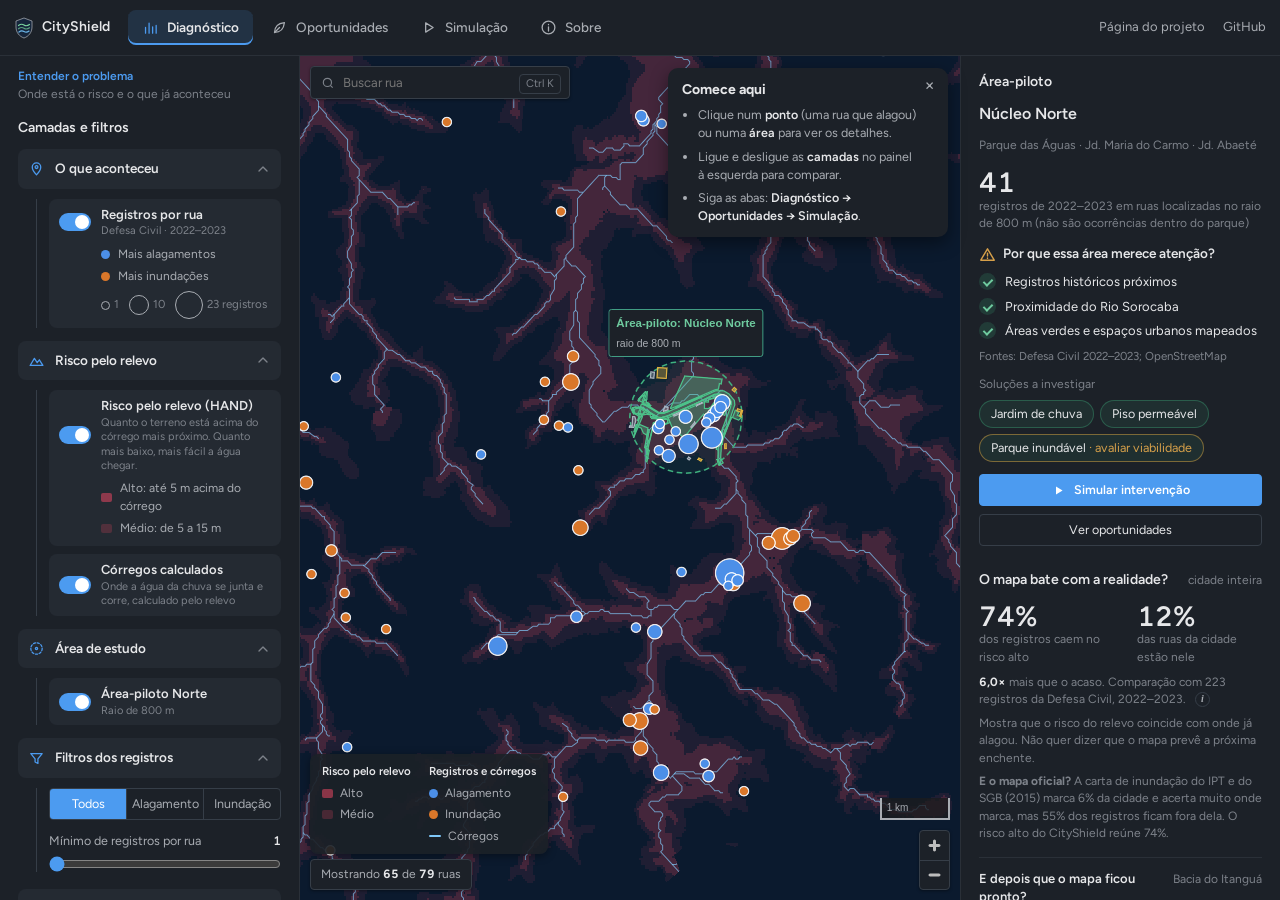
==== commit e5378b62: "docs(web): textos de risco em linguagem simples (#113) * docs(web): textos de risco em linguagem sim" ====
--- a/docs/mapa.html
+++ b/docs/mapa.html
@@ -132,6 +132,7 @@
 .fila-mais:hover{color:var(--ink);border-color:var(--accent)}
 .fila-nota{margin:8px 0 0}
 .sol{margin:0 18px 10px;padding:12px 14px;border-radius:8px;background:var(--panel-2);display:grid;gap:5px}
+.sol-leg{margin:0 18px 8px}
 .sol-t{display:flex;align-items:center;justify-content:space-between;gap:8px}
 .sol-t b{font-weight:600}
 .status{font-size:11px;padding:2px 7px;border-radius:3px;white-space:nowrap}
@@ -530,7 +531,7 @@
               <svg class="aberto" viewBox="0 0 24 24"><path d="M2 12s3.5-7 10-7 10 7 10 7-3.5 7-10 7S2 12 2 12Z"/><circle cx="12" cy="12" r="3"/></svg>
               <svg class="fechado" viewBox="0 0 24 24"><path d="M3 3l18 18M10.6 5.1A10 10 0 0 1 12 5c6.5 0 10 7 10 7a17 17 0 0 1-3.2 4M6.6 6.6A17 17 0 0 0 2 12s3.5 7 10 7a9.7 9.7 0 0 0 5.4-1.6"/></svg>
             </button>
-            <span class="camada-nome"><b>Risco pelo relevo (HAND)</b><span>Altura acima do córrego mais próximo · ANADEM 30 m</span></span>
+            <span class="camada-nome"><b>Risco pelo relevo (HAND)</b><span>Quanto o terreno está acima do córrego mais próximo. Quanto mais baixo, mais fácil a água chegar.</span></span>
           </div>
           <div class="camada-leg">
             <span class="it"><i class="q" style="background:rgba(214,69,93,.6)"></i>Alto: até 5 m acima do córrego</span>
@@ -543,7 +544,7 @@
               <svg class="aberto" viewBox="0 0 24 24"><path d="M2 12s3.5-7 10-7 10 7 10 7-3.5 7-10 7S2 12 2 12Z"/><circle cx="12" cy="12" r="3"/></svg>
               <svg class="fechado" viewBox="0 0 24 24"><path d="M3 3l18 18M10.6 5.1A10 10 0 0 1 12 5c6.5 0 10 7 10 7a17 17 0 0 1-3.2 4M6.6 6.6A17 17 0 0 0 2 12s3.5 7 10 7a9.7 9.7 0 0 0 5.4-1.6"/></svg>
             </button>
-            <span class="camada-nome"><b>Córregos calculados</b><span>Onde se juntam mais de 0,5 km² de chuva</span></span>
+            <span class="camada-nome"><b>Córregos calculados</b><span>Onde a água da chuva se junta e corre, calculado pelo relevo</span></span>
           </div>
         </div>
           </div>
@@ -606,6 +607,7 @@
         <button type="button" class="fila-mais" id="fila-mais" hidden>Ver todas</button>
         <p class="sub fila-nota">Prioridade = risco × ocorrências por perto × tamanho. Clique numa oportunidade para ver a ficha e destacá-la no mapa.</p>
       </div>
+      <p class="sub sol-leg"><b>Investigar:</b> os dados indicam que vale estudar aqui. <b>Hipótese:</b> pode funcionar, mas ainda falta evidência de que serve neste lugar.</p>
       <div class="sol">
         <div class="sol-t"><b>Jardim de chuva</b><span class="status inv">Investigar</span></div>
         <p>Pode receber parte do escoamento das ruas próximas e infiltrá-lo no solo.</p>
@@ -614,14 +616,14 @@
         <button data-simular="jardim">Simular</button>
       </div>
       <div class="sol">
-        <div class="sol-t"><b>Pavimento permeável</b><span class="status inv">Investigar</span></div>
+        <div class="sol-t"><b>Piso permeável</b><span class="status inv">Investigar</span></div>
         <p>Estacionamentos e calçadas que deixam a água passar para uma camada de brita.</p>
         <p class="aqui"><b>Por que aqui:</b> 7 estacionamentos abertos no raio de 800 m, somando cerca de 2,0 ha de área impermeável; 4 deles têm metade ou mais da área no risco alto.</p>
         <p class="fonte-l">Fonte: OpenStreetMap, consultado em 07/11/2026; risco: HAND</p>
         <button data-simular="piso">Simular</button>
       </div>
       <div class="sol">
-        <div class="sol-t"><b>Parque alagável</b><span class="status hip">Hipótese</span></div>
+        <div class="sol-t"><b>Parque inundável</b><span class="status hip">Hipótese</span></div>
         <p>Área verde para guardar água temporariamente. Um parque alagar não comprova que ele sirva para armazenamento controlado; precisa de avaliação de viabilidade.</p>
         <p class="aqui"><b>Por que aqui:</b> 35 áreas verdes no raio, somando 53,6 ha. Os três maiores parques (Porto das Águas, Parque das Águas do Abaeté e Parque Linear do Rio Sorocaba) estão inteiros no risco alto, junto do rio.</p>
         <p class="fonte-l">Fonte: OpenStreetMap, consultado em 07/11/2026; risco: HAND</p>
@@ -654,7 +656,7 @@
 
     <div class="rolar" id="a-sim" hidden>
       <div class="aba-sub"><b>Avaliar cenários</b><span>O que muda depois da intervenção</span></div>
-      <div class="bloco"><p><b>Cenário da área piloto:</b> escolha a chuva e as soluções no painel sobre o mapa. Aqui ficam os detalhes: quanto cada solução segura, os parques e as premissas. Estimativa com valores publicados, não modelagem hidráulica.</p></div>
+      <div class="bloco"><p><b>Cenário da área piloto:</b> escolha a chuva e as soluções no painel sobre o mapa. Aqui ficam os detalhes: quanto cada solução segura, os parques e as premissas. Estimativa com valores publicados, não uma simulação do caminho da água na cidade.</p></div>
       <div class="bloco">
         <h3>Detalhes do cenário</h3>
         <div id="c-res"><p class="sub" style="margin:0">Carregando as áreas…</p></div>
@@ -720,7 +722,7 @@
           <li><a href="https://www.eghn.org/en/enghaveparken/" target="_blank" rel="noopener">Enghaveparken, Copenhague</a>: parque que guarda 22.600 m³ de chuva e continua sendo parque.</li>
         </ul>
       </div>
-      <p class="aviso">Ferramenta de triagem para orientar estudos técnicos, não modelagem hidráulica nem projeto de obra.</p>
+      <p class="aviso">Ferramenta para escolher onde estudar primeiro, não uma simulação do caminho da água nem projeto de obra.</p>
     </div>
   </aside>
 
@@ -735,11 +737,11 @@
       </div>
     </div>
     <div class="leg-mapa" id="leg-mapa" aria-label="Legenda do mapa">
-      <div><b>Nível de risco</b>
+      <div><b>Risco pelo relevo</b>
         <span><i class="q" style="background:rgba(214,69,93,.6)"></i>Alto</span>
         <span><i class="q" style="background:rgba(214,69,93,.25)"></i>Médio</span>
       </div>
-      <div><b>Outros</b>
+      <div><b>Registros e córregos</b>
         <span><i style="background:var(--alag)"></i>Alagamento</span>
         <span><i style="background:var(--inund)"></i>Inundação</span>
         <span><i class="l" style="background:#7FC8F8"></i>Córregos</span>
@@ -803,7 +805,7 @@
       <p class="fonte-l" id="d-fonte" style="margin:-4px 0 12px">Fontes: Defesa Civil 2022–2023; OpenStreetMap</p>
       <div id="d-sol">
         <p class="rot">Soluções a investigar</p>
-        <div class="tags"><span>Jardim de chuva</span><span>Pavimento permeável</span><span class="h">Parque alagável</span></div>
+        <div class="tags"><span>Jardim de chuva</span><span>Piso permeável</span><span class="h">Parque inundável</span></div>
         <div class="botoes"><button class="bt pri bt-grande" data-aba-ir="sim"><svg viewBox="0 0 24 24" aria-hidden="true"><path d="M8 5.5v13l10.5-6.5L8 5.5Z"/></svg>Simular intervenção</button><button class="bt" data-aba-ir="oport">Ver oportunidades</button></div>
       </div>
     </section>
@@ -823,7 +825,7 @@
         <p><b>Carta oficial:</b> fizemos o mesmo teste com a carta de suscetibilidade a inundações do IPT e do Serviço Geológico do Brasil (2015). A classe alta tem 24% dos registros em 2% das ruas (15× o acaso): é mais precisa, mas cobre pouco. Ela foi feita para várzea de rio, e o Plano de Macrodrenagem do SAAE (2025) lembra que não pega bem os vales estreitos. Os dois mapas se completam.</p>
         <p><b>253 → 240 → 223:</b> 253 registros foram transcritos dos relatórios (89 ruas). 240 têm a rua localizada no mapa (79 ruas, os pontos que você vê). 223 tiveram o traçado da rua achado no OpenStreetMap e entram no teste (75 ruas).</p>
       </div>
-      <p class="sub" style="margin:6px 0 0">Mostra que o risco do relevo coincide com onde já alagou. Não é a taxa de acerto de uma previsão.</p>
+      <p class="sub" style="margin:6px 0 0">Mostra que o risco do relevo coincide com onde já alagou. Não quer dizer que o mapa prevê a próxima enchente.</p>
       <p class="sub" id="v-carta" style="margin:6px 0 0"><b>E o mapa oficial?</b> A carta de inundação do IPT e do SGB (2015) marca 6% da cidade e acerta muito onde marca, mas 55% dos registros ficam fora dela.</p>
       <div id="v-lai" style="margin-top:14px;padding-top:12px;border-top:1px solid var(--line)">
         <div class="w-cab" style="margin-bottom:6px"><h3 style="font-size:13px">E depois que o mapa ficou pronto?</h3><span class="sub">Bacia do Itanguá</span></div>
@@ -1181,7 +1183,7 @@
       });
     }
     risco.appendChild(leg);
-    corpo.appendChild(linha('risco', 'Risco de alagamento', risco, null, 'o quanto o terreno fica exposto à água', [
+    corpo.appendChild(linha('risco', 'Risco pelo relevo', risco, null, 'o quanto o terreno fica exposto à água', [
       'Medido pela altura do terreno acima do córrego mais próximo (método HAND), calculada sobre o relevo ANADEM de 30 m.',
       'Alto: até 5 m acima do córrego. Médio: de 5 a 15 m. Baixo: acima de 15 m.',
       '"0 m acima do córrego" quer dizer que o terreno está no mesmo nível do córrego. Não é profundidade de água nem previsão de enchente.'
@@ -1212,7 +1214,7 @@
       var conta = el('p', 'pa-conta', '100 × ' + f2(p.fator_risco) + ' × ' + f2(p.fator_registros) + ' × ' + f2(p.fator_tamanho) + ' = ' + p.nota);
       corpo.appendChild(linha('nota', 'Prioridade', pri, null, 'por onde começar: risco × ocorrências × tamanho', [
         'Nota = 100 × risco × ocorrências × tamanho. Cada critério vai de 0 a 1 e todos têm o mesmo peso: é uma multiplicação, então a área só chega ao topo se for bem nos três.',
-        'Risco: parte do terreno em risco alto, mais metade da parte em risco médio. Ocorrências: registros da Defesa Civil em ruas a até 300 m, comparados com a área que tem mais. Tamanho: em escala logarítmica, para um parque grande não apagar as praças.',
+        'Risco: parte do terreno em risco alto, mais metade da parte em risco médio. Ocorrências: registros da Defesa Civil em ruas a até 300 m, comparados com a área que tem mais. Tamanho: numa escala que cresce devagar, para um parque grande não apagar as praças.',
         'Nesta área:', fatoresBarras(p), conta
       ].concat(SENSIBILIDADE ? [SENSIBILIDADE] : [])));
 
@@ -1804,7 +1806,7 @@
   var PASSOS = {
     parque_inundavel: ['Confirmar o uso atual do parque e quem administra a área', 'Estudo de viabilidade técnica e ambiental (cota de cheia do rio, solo, licenças)', 'Projeto de armazenamento temporário com a prefeitura'],
     jardim_chuva: ['Visitar e confirmar o uso atual da área', 'Sondagem do solo e da profundidade do lençol freático', 'Projeto de jardins de chuva com a drenagem das ruas em volta'],
-    piso_permeavel: ['Conferir quem é o dono do estacionamento', 'Sondagem do solo e do lençol freático', 'Projeto de pavimento permeável com base de brita'],
+    piso_permeavel: ['Conferir quem é o dono do estacionamento', 'Sondagem do solo e do lençol freático', 'Projeto de piso permeável com base de brita'],
     telhado_verde: ['Conferir quem é o dono do prédio', 'Laudo da estrutura da cobertura', 'Projeto de telhado verde extensivo']
   };
   function fichaArea(p) {
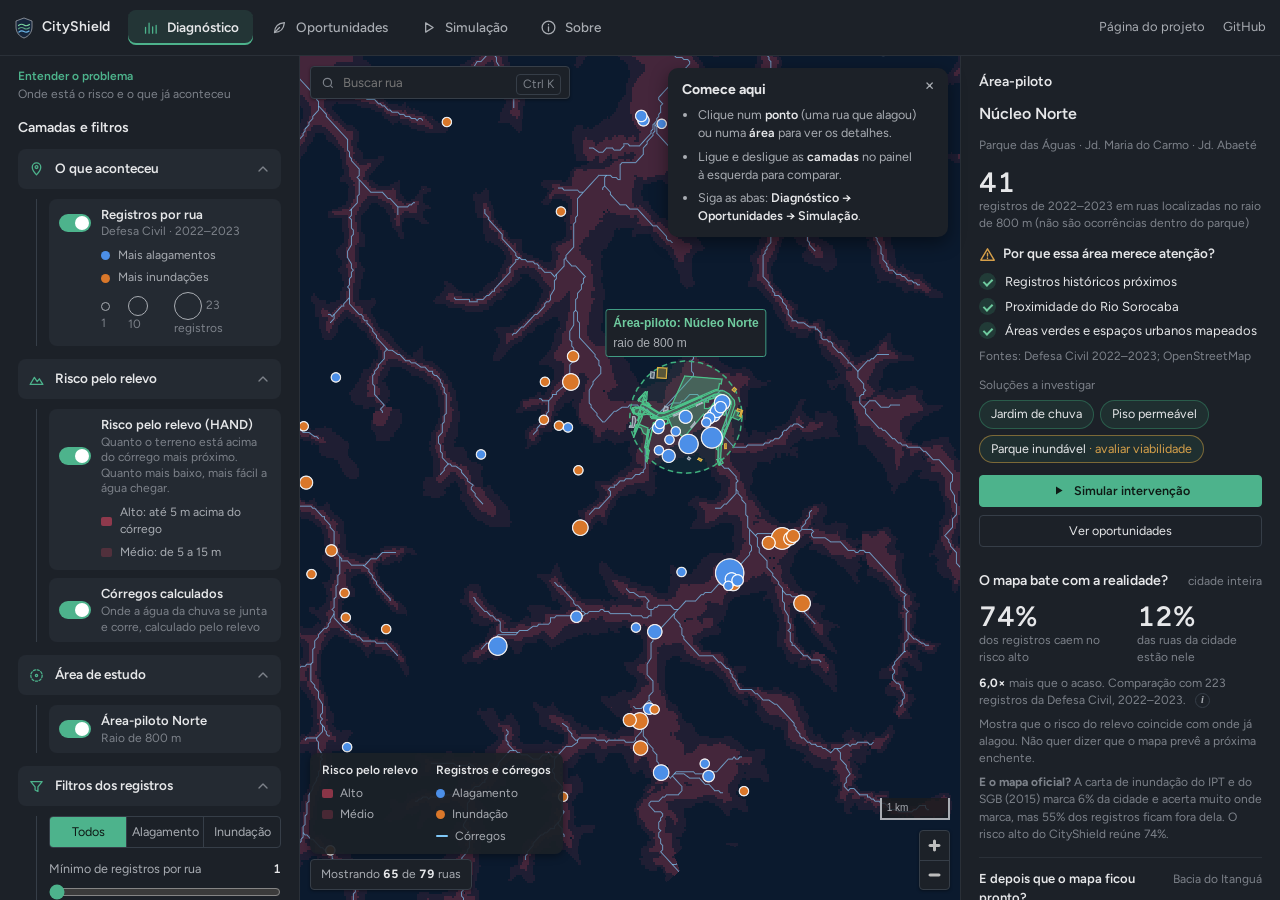
==== commit 7263e29d: "feat(web): refino visual para a banca (legibilidade, ficha, simulação e celular) Capa: fotos das sol" ====
--- a/docs/mapa.html
+++ b/docs/mapa.html
@@ -13,7 +13,7 @@
 :root{
   --bg:#15191E; --panel:#1C2128; --panel-2:#242A32; --hover:#2B323B; --line:#2A3038; --line-2:#363E48;
   --ink:#E6E7E9; --ink-2:#A9ADB3; --muted:#7D828A;
-  --accent:#4C9BF0; --green:#419D83; --green-t:#6CC2A8; --alag:#4C8FE8; --inund:#D9772A; --warn:#D6A04A;
+  --accent:#4DB38C; --green:#419D83; --green-t:#6CC2A8; --alag:#4C8FE8; --inund:#D9772A; --warn:#D6A04A;
   --risco-alto:#D6455D; --risco-medio:#E8A0AC;
   --sans:"Figtree","Segoe UI","Helvetica Neue",Arial,system-ui,sans-serif;
 }
@@ -37,6 +37,9 @@
 header nav.links a:hover{color:var(--ink);text-decoration:none}
 
 .app{display:grid;grid-template-columns:300px minmax(0,1fr) 320px;min-height:0}
+/* Simulação e Sobre: sem o painel da direita, o mapa ganha o espaço */
+@media (min-width:1181px){.app.sem-dir{grid-template-columns:300px minmax(0,1fr)}}
+.app.sem-dir .dir{display:none}
 
 /* Painéis laterais */
 .lado{background:var(--panel);display:flex;flex-direction:column;min-height:0}
@@ -47,7 +50,7 @@
 .abas button{display:flex;align-items:center;gap:8px;padding:8px 14px;border-radius:8px;color:var(--ink-2);font-size:13.5px;font-weight:500;white-space:nowrap;flex:none}
 .abas button svg{width:17px;height:17px;flex:none;fill:none;stroke:currentColor;stroke-width:1.8;stroke-linecap:round;stroke-linejoin:round}
 .abas button:hover{color:var(--ink);background:var(--hover)}
-.abas button[aria-selected="true"]{color:var(--ink);background:rgba(76,155,240,.14);font-weight:600;box-shadow:inset 0 -2px 0 var(--accent)}
+.abas button[aria-selected="true"]{color:var(--ink);background:rgba(77,179,140,.14);font-weight:600;box-shadow:inset 0 -2px 0 var(--accent)}
 .abas button[aria-selected="true"] svg{color:var(--accent)}
 .passos{margin:0;padding-left:18px;display:grid;gap:6px;color:var(--ink-2);font-size:13px}
 .passos b{color:var(--ink);font-weight:600}
@@ -89,12 +92,12 @@
 .olho:hover{filter:brightness(1.1)}
 .camada-nome{flex:1;min-width:0}
 .camada-nome b{display:block;font-weight:600;font-size:13px}
-.camada-nome span{display:block;color:var(--muted);font-size:11px;line-height:1.3}
+.camada-nome span{display:block;color:var(--muted);font-size:12px;line-height:1.3}
 .camada-leg{padding:0 12px 9px 52px;display:grid;gap:5px;font-size:12px;color:var(--ink-2)}
 .camada-leg .it{display:flex;align-items:center;gap:8px}
 .camada-leg .it i{width:9px;height:9px;border-radius:50%;flex:none}
 .camada-leg .it i.q{border-radius:2px;width:11px}
-.camada-leg .tam{display:flex;align-items:center;gap:10px;color:var(--muted);font-size:11.5px}
+.camada-leg .tam{display:flex;align-items:center;gap:10px;color:var(--muted);font-size:12px}
 .camada-leg .tam i{display:inline-block;border-radius:50%;border:1px solid var(--ink-2);margin-right:4px;vertical-align:middle}
 .camada.off{opacity:.55}
 .camada.off .camada-nome span{color:var(--warn)}
@@ -104,7 +107,7 @@
 .seg{display:flex;border:1px solid var(--line-2);border-radius:4px;overflow:hidden}
 .seg button{flex:1;padding:6px 4px;font-size:12.5px;color:var(--ink-2);border-right:1px solid var(--line-2)}
 .seg button:last-child{border-right:0}
-.seg button[aria-pressed="true"]{background:var(--accent);color:#fff}
+.seg button[aria-pressed="true"]{background:var(--accent);color:#0E1A15}
 .faixa{display:grid;gap:6px;margin-top:12px;font-size:12.5px;color:var(--ink-2)}
 .faixa .l{display:flex;justify-content:space-between}
 .faixa .l b{color:var(--ink);font-weight:600}
@@ -124,7 +127,7 @@
 .fila .nome{display:grid;min-width:0}
 .fila .nome b{font-size:12.5px;font-weight:600;white-space:nowrap;overflow:hidden;text-overflow:ellipsis}
 .fila .nome span{font-size:12px;color:var(--green-t)}
-.fila .nome small{font-size:11.5px;color:var(--muted);white-space:nowrap;overflow:hidden;text-overflow:ellipsis}
+.fila .nome small{font-size:12px;color:var(--muted);white-space:nowrap;overflow:hidden;text-overflow:ellipsis}
 .fila .nt{display:grid;justify-items:end;gap:4px;font-size:15px;font-weight:600;font-variant-numeric:tabular-nums}
 .fila .nt i{display:block;width:44px;height:4px;border-radius:2px;background:var(--panel-2);overflow:hidden}
 .fila .nt i::after{content:"";display:block;height:100%;width:var(--w);background:var(--c)}
@@ -135,7 +138,7 @@
 .sol-leg{margin:0 18px 8px}
 .sol-t{display:flex;align-items:center;justify-content:space-between;gap:8px}
 .sol-t b{font-weight:600}
-.status{font-size:11px;padding:2px 7px;border-radius:3px;white-space:nowrap}
+.status{font-size:12px;padding:2px 7px;border-radius:3px;white-space:nowrap}
 .status.inv{background:rgba(65,157,131,.16);color:var(--green-t)}
 .status.hip{background:rgba(217,164,65,.15);color:#E2B866}
 .sol p{margin:0;color:var(--ink-2);font-size:12.5px}
@@ -143,11 +146,11 @@
 .sol button:hover{text-decoration:underline}
 .aqui{margin:2px 0 0!important;font-size:12.5px;color:var(--ink)!important;border-left:2px solid var(--green);padding:2px 0 2px 9px}
 .aqui b{font-weight:600}
-.fonte-l{margin:0;font-size:11.5px;color:var(--muted)}
+.fonte-l{margin:0;font-size:12px;color:var(--muted)}
 .sim-kpis{display:grid;grid-template-columns:repeat(3,1fr);border:1px solid var(--line);border-radius:4px;margin-bottom:14px}
 .sim-kpis div{padding:8px 10px;border-right:1px solid var(--line)}
 .sim-kpis div:last-child{border-right:0}
-.sim-kpis span{display:block;font-size:11.5px;color:var(--muted)}
+.sim-kpis span{display:block;font-size:12px;color:var(--muted)}
 .sim-kpis b{font-size:15px;font-weight:600}
 .empilhada{display:flex;height:22px;border-radius:3px;overflow:hidden;margin:10px 0 6px;background:#3A3D42}
 .empilhada i{display:block;height:100%}
@@ -155,12 +158,12 @@
 .emp-leg span::before{content:"";display:inline-block;width:9px;height:9px;border-radius:2px;margin-right:6px;vertical-align:-1px;background:var(--c)}
 .equiv{margin:12px 0 0;font-size:12.5px;color:var(--ink-2)}
 .equiv b{color:var(--ink)}
-.ref{font-size:11.5px;color:var(--muted)}
+.ref{font-size:12px;color:var(--muted)}
 .c-dest{display:grid;grid-template-columns:1fr 1fr;gap:8px;margin-bottom:6px}
 .c-dest div{border-radius:8px;padding:10px 12px;background:var(--panel-2)}
 .c-dest span{display:block;font-size:12px;color:var(--ink-2)}
 .c-dest b{display:block;font-size:22px;font-weight:600;line-height:1.15;margin-top:3px;color:var(--ink)}
-.c-dest small{display:block;font-size:11.5px;color:var(--muted);margin-top:2px}
+.c-dest small{display:block;font-size:12px;color:var(--muted);margin-top:2px}
 .c-dest .ret{background:rgba(65,157,131,.12)}
 .c-dest .ret b{color:var(--green-t)}
 .ad{margin-top:12px}
@@ -172,7 +175,7 @@
 .contrib-l{display:grid;grid-template-columns:112px 1fr auto;gap:10px;align-items:center;font-size:12.5px}
 .contrib-l span{display:grid}
 .contrib-l span b{font-weight:600;font-size:12.5px}
-.contrib-l span small{font-size:11.5px;color:var(--muted)}
+.contrib-l span small{font-size:12px;color:var(--muted)}
 .contrib-l > i{display:block;height:8px;border-radius:4px;background:var(--panel-2);overflow:hidden}
 .contrib-l > i > i{display:block;height:100%;border-radius:4px;background:var(--green)}
 .contrib-l > b{font-weight:600;font-size:12.5px;white-space:nowrap}
@@ -188,7 +191,7 @@
 .opcoes{display:grid;grid-template-columns:1fr 1fr;gap:6px}
 .opcoes button{display:flex;align-items:center;gap:7px;padding:8px 9px;border:1px solid transparent;border-radius:6px;background:var(--panel-2);font-size:12.5px;color:var(--ink-2);text-align:left}
 .opcoes button svg{width:16px;height:16px;flex:none;fill:none;stroke:currentColor;stroke-width:1.7;stroke-linecap:round;stroke-linejoin:round}
-.opcoes button[aria-pressed="true"]{border-color:rgba(76,155,240,.55);color:var(--ink);background:rgba(76,155,240,.12)}
+.opcoes button[aria-pressed="true"]{border-color:rgba(77,179,140,.55);color:var(--ink);background:rgba(77,179,140,.12)}
 .formula{display:flex;align-items:baseline;gap:8px}
 .formula b{font-size:30px;font-weight:600;line-height:1}
 .formula span{color:var(--ink-2)}
@@ -219,7 +222,7 @@
 .hist{display:grid;grid-template-columns:repeat(6,1fr);gap:4px;align-items:end;height:88px}
 .hist div{display:grid;align-content:end;height:100%}
 .hist i{display:block;background:var(--accent);border-radius:2px 2px 0 0;min-height:2px}
-.hist-x{display:grid;grid-template-columns:repeat(6,1fr);gap:4px;margin-top:5px;font-size:11px;color:var(--muted);text-align:center}
+.hist-x{display:grid;grid-template-columns:repeat(6,1fr);gap:4px;margin-top:5px;font-size:12px;color:var(--muted);text-align:center}
 .det h2{margin:2px 0 2px;font-size:16px;font-weight:600}
 .det .kpi{margin:12px 0}
 .det ul{margin:0 0 12px;padding-left:18px;color:var(--ink-2);display:grid;gap:3px}
@@ -239,7 +242,7 @@
 .bt-grande svg{width:15px;height:15px;fill:currentColor}
 .bt{padding:6px 12px;border:1px solid var(--line-2);border-radius:4px;font-size:12.5px}
 .bt:hover{background:var(--hover)}
-.bt.pri{background:var(--accent);border-color:var(--accent);color:#fff}
+.bt.pri{background:var(--accent);border-color:var(--accent);color:#0E1A15}
 .bt.pri:hover{filter:brightness(1.1)}
 
 /* Painel de simulação sobre o mapa */
@@ -253,7 +256,7 @@
 .sp-chuva{display:grid;gap:4px}
 .sp-chuva span{font-size:12.5px;color:var(--ink-2)}
 .sp-chuva b{font-size:22px;font-weight:600;line-height:1.1}
-.sp-chuva small{font-size:11.5px;color:var(--muted);line-height:1.35}
+.sp-chuva small{font-size:12px;color:var(--muted);line-height:1.35}
 .sp-chuva .sp-volta{color:var(--ink-2)}
 .sp-obs{margin:10px 0 0;font-size:12px;line-height:1.45;color:var(--muted)}
 .sp-sols{border:0;margin:0;padding:0;display:grid;gap:7px}
@@ -270,11 +273,12 @@
 .sp-tag.depois{background:#2F7D5C}
 .sp-seta{display:grid;place-items:center}
 .sp-seta svg{width:24px;height:24px;padding:4px;border-radius:50%;background:var(--panel-2);fill:none;stroke:var(--ink);stroke-width:2;stroke-linecap:round;stroke-linejoin:round}
-.sp-kpis{display:grid;grid-template-columns:repeat(3,minmax(0,1fr));gap:8px}
+.sp-kpis{display:grid;grid-template-columns:repeat(3,minmax(0,1fr));gap:8px;grid-column:2;grid-row:1}
+.sp-mapas{grid-column:2;grid-row:2}
 .sp-kpi{display:grid;grid-template-columns:22px 1fr;gap:2px 8px;align-items:center;padding:10px 12px;border-radius:8px;background:var(--panel-2)}
 .sp-kpi svg{grid-row:1 / span 2;width:20px;height:20px;fill:none;stroke-width:1.9;stroke-linecap:round;stroke-linejoin:round}
 .sp-kpi span{font-size:12px;color:var(--ink-2)}
-.sp-kpi b{font-size:18px;font-weight:600;line-height:1.15}
+.sp-kpi b{font-size:21px;font-weight:600;line-height:1.15}
 .sp-kpi b small{font-size:12px;font-weight:500;color:var(--ink-2);margin-left:4px}
 .mapa-area.sim .visivel,.mapa-area.sim #mapa .maplibregl-ctrl-bottom-right .maplibregl-ctrl-group{display:none}
 .dica{position:absolute;top:12px;right:12px;z-index:3;width:280px;padding:12px 30px 12px 14px;border-radius:10px;background:var(--panel);box-shadow:0 6px 18px rgba(0,0,0,.45);font-size:12.5px;color:var(--ink-2)}
@@ -286,7 +290,7 @@
 .mapa-area.sim .dica{display:none}
 .leg-mapa{position:absolute;left:10px;bottom:46px;z-index:2;display:flex;gap:18px;padding:9px 12px;border-radius:8px;background:rgba(28,33,40,.92);box-shadow:0 2px 8px rgba(0,0,0,.4);font-size:12px;color:var(--ink-2)}
 .leg-mapa div{display:grid;gap:4px;align-content:start}
-.leg-mapa b{font-size:11.5px;font-weight:600;color:var(--ink);margin-bottom:1px}
+.leg-mapa b{font-size:12px;font-weight:600;color:var(--ink);margin-bottom:1px}
 .leg-mapa span{display:flex;align-items:center;gap:7px}
 .leg-mapa i{width:9px;height:9px;border-radius:50%;flex:none}
 .leg-mapa i.q{border-radius:2px;width:11px}
@@ -296,7 +300,7 @@
 .etq .maplibregl-popup-tip{display:none}
 .etq b{display:block;font-size:12.5px}
 .etq span{color:var(--ink-2)}
-.kbd{position:absolute;right:8px;top:7px;padding:1px 6px;border:1px solid var(--line-2);border-radius:4px;font-size:11px;color:var(--muted);pointer-events:none}
+.kbd{position:absolute;right:8px;top:7px;padding:1px 6px;border:1px solid var(--line-2);border-radius:4px;font-size:12px;color:var(--muted);pointer-events:none}
 .busca input:focus ~ .kbd,.busca input:not(:placeholder-shown) ~ .kbd{display:none}
 .restaurar{display:flex;align-items:center;justify-content:center;gap:7px;width:100%;margin-top:4px;padding:8px;border-radius:8px;background:var(--panel-2);font-size:12.5px;color:var(--ink-2)}
 .restaurar:hover{color:var(--ink);background:var(--hover)}
@@ -307,22 +311,27 @@
 .filtro-sol{display:flex;flex-wrap:wrap;gap:6px;margin:2px 0 10px}
 .filtro-sol button{padding:5px 11px;border-radius:999px;background:var(--panel-2);font-size:12.5px;color:var(--ink-2)}
 .filtro-sol button:hover{color:var(--ink)}
-.filtro-sol button[aria-pressed="true"]{background:rgba(76,155,240,.16);color:var(--ink);box-shadow:inset 0 0 0 1px rgba(76,155,240,.55)}
+.filtro-sol button[aria-pressed="true"]{background:rgba(77,179,140,.16);color:var(--ink);box-shadow:inset 0 0 0 1px rgba(77,179,140,.55)}
 .ordem{display:flex;align-items:center;justify-content:space-between;gap:10px;margin-bottom:10px;font-size:12.5px;color:var(--ink-2)}
 .fila-cenario{margin:-4px 0 10px;font-size:12px;line-height:1.45;color:var(--ink-2)}
-.fila .era{color:var(--ink-2);font-size:11.5px}
+.fila .era{color:var(--ink-2);font-size:12px}
 .ordem select{width:auto;padding:5px 8px;font-size:12.5px;background:var(--panel-2);border-color:transparent;border-radius:6px}
-.fila .prio{font-size:11px;font-weight:600}
+.fila .prio{font-size:12px;font-weight:600}
 .fila .prio.alta{color:#6FCB9F} .fila .prio.media{color:var(--warn)} .fila .prio.baixa{color:var(--muted)}
 .fila .alerta-m{color:var(--warn)}
 .fila li button.sel{box-shadow:inset 0 0 0 1px #7FE0B0;background:rgba(63,178,127,.10)}
-.fa-badge{display:inline-block;padding:2px 9px;border-radius:999px;font-size:11.5px;font-weight:600;margin-bottom:6px}
+.fa-badge{display:inline-block;padding:2px 9px;border-radius:999px;font-size:12px;font-weight:600;margin-bottom:6px}
 .fa-badge.alta{background:rgba(63,178,127,.16);color:#6FCB9F} .fa-badge.media{background:rgba(217,164,65,.16);color:var(--warn)} .fa-badge.baixa{background:var(--panel-2);color:var(--ink-2)}
 .fa-kpis{display:grid;grid-template-columns:repeat(3,1fr);gap:6px;margin:12px 0}
 .fa-kpis div{padding:8px 9px;border-radius:8px;background:var(--panel-2)}
 .fa-kpis b{display:block;font-size:19px;font-weight:600;line-height:1.1}
-.fa-kpis span{display:block;font-size:11.5px;color:var(--ink-2);margin-top:2px;line-height:1.25}
+.fa-kpis span{display:block;font-size:12px;color:var(--ink-2);margin-top:2px;line-height:1.25}
 .fa-sec{margin:14px 0 6px;font-size:13px;font-weight:600;color:var(--ink)}
+.fa-porque{margin:12px 0 4px;padding:2px 12px 8px;border-radius:8px;background:var(--panel-2);border:1px solid var(--line-2)}
+.fa-porque .fa-sec{margin-top:10px}
+.fa-mais{margin:10px 0 4px}
+.fa-mais summary{cursor:pointer;font-size:13px;font-weight:600;color:var(--ink);padding:4px 0}
+.fa-mais[open] summary{margin-bottom:6px}
 .fa-int{padding:10px 12px;border-radius:8px;background:rgba(63,178,127,.10);border:1px solid rgba(63,178,127,.3)}
 .fa-int b{display:block;color:#6FCB9F;font-size:14px;font-weight:600;margin-bottom:3px}
 .fa-int p{margin:0;font-size:12.5px;color:var(--ink-2);line-height:1.45}
@@ -330,8 +339,8 @@
 .fa-alerta b{color:var(--warn)}
 .fa-passos{margin:0;padding:0;list-style:none;display:grid;gap:6px;counter-reset:passo}
 .fa-passos li{position:relative;padding-left:26px;font-size:12.5px;color:var(--ink-2);line-height:1.35;counter-increment:passo}
-.fa-passos li::before{content:counter(passo);position:absolute;left:0;top:0;width:18px;height:18px;border-radius:50%;background:var(--panel-2);display:grid;place-items:center;font-size:11px;font-weight:600;color:var(--ink)}
-.fa-fonte{margin:12px 0 0;font-size:11.5px;color:var(--muted)}
+.fa-passos li::before{content:counter(passo);position:absolute;left:0;top:0;width:18px;height:18px;border-radius:50%;background:var(--panel-2);display:grid;place-items:center;font-size:12px;font-weight:600;color:var(--ink)}
+.fa-fonte{margin:12px 0 0;font-size:12px;color:var(--muted)}
 .fa-enche{margin:-2px 0 10px;font-size:12.5px;line-height:1.45;color:var(--ink-2)}
 .fa-enche b{color:var(--ink);font-weight:600}
 .pa-enche{display:block;margin-top:4px;color:var(--ink)}
@@ -378,7 +387,7 @@
 .pa-kpi{border-radius:6px;padding:7px 9px;background:var(--panel-2)}
 .pa-kpi span{display:block;font-size:12px;color:var(--ink-2);line-height:1.2}
 .pa-kpi b{display:block;font-size:19px;font-weight:600;color:var(--ink);margin-top:3px;line-height:1.1;white-space:nowrap}
-.pa-kpi small{display:block;font-size:11.5px;color:var(--ink-2);line-height:1.2;margin-top:2px}
+.pa-kpi small{display:block;font-size:12px;color:var(--ink-2);line-height:1.2;margin-top:2px}
 .pa-corpo{padding:2px 14px 2px}
 .pa-linha{display:grid;grid-template-columns:18px 1fr;gap:10px;padding:8px 0;border-bottom:1px solid var(--line)}
 .pa-linha:last-child{border-bottom:0}
@@ -387,7 +396,7 @@
 .pa-txt span{display:block;font-size:12px;line-height:1.4;color:var(--ink-2)}
 .pa-pri-topo{display:flex;justify-content:space-between;align-items:baseline;gap:8px}
 .pa-pri-topo b{font-size:18px;font-weight:600;line-height:1;margin:0}
-.pa-pri-topo small{font-size:11.5px;font-weight:400;color:var(--muted);margin-left:1px}
+.pa-pri-topo small{font-size:12px;font-weight:400;color:var(--muted);margin-left:1px}
 .pa-barra{height:5px;background:var(--panel-2);border-radius:3px;margin-top:5px;overflow:hidden}
 .pa-barra i{display:block;height:100%;border-radius:3px;background:var(--muted)}
 .pa-pri.alta .pa-barra i{background:var(--green)} .pa-pri.alta .pa-pri-topo b{color:var(--green-t)}
@@ -396,12 +405,12 @@
 .pa-txt .pa-sol{color:var(--green-t)}
 .pa-risco-topo{display:flex;justify-content:space-between;align-items:baseline;gap:8px}
 .pa-risco-topo b{font-size:14px;font-weight:600}
-.pa-risco-topo span{font-size:11.5px;color:var(--muted);text-align:right}
+.pa-risco-topo span{font-size:12px;color:var(--muted);text-align:right}
 .nivel-alto{color:#F07A8C} .nivel-medio{color:#E8A0AC} .nivel-baixo{color:var(--ink-2)}
 .pa-pilha{display:flex;height:8px;border-radius:4px;overflow:hidden;background:var(--panel-2);margin:5px 0 4px;gap:2px}
 .pa-pilha i{display:block;height:100%}
 .f-alto{background:var(--risco-alto)} .f-medio{background:var(--risco-medio)} .f-baixo{background:#5A626C}
-.pa-legenda{display:flex;flex-wrap:wrap;gap:4px 12px;font-size:11.5px;color:var(--ink-2)}
+.pa-legenda{display:flex;flex-wrap:wrap;gap:4px 12px;font-size:12px;color:var(--ink-2)}
 .pa-legenda span{display:flex;align-items:center;gap:5px}
 .pa-legenda span.zero{color:var(--muted)}
 .pa-legenda i{width:8px;height:8px;border-radius:2px;display:inline-block}
@@ -409,18 +418,18 @@
 .pa-evid{margin:2px 0 0;padding:0;list-style:none}
 .pa-evid li{position:relative;padding-left:12px;font-size:12px;line-height:1.4;color:var(--ink-2);margin-top:3px}
 .pa-evid li::before{content:"";position:absolute;left:0;top:7px;width:5px;height:5px;border-radius:50%;background:var(--muted)}
-.pa-dica{display:block;font-style:normal;font-weight:400;font-size:11.5px;color:var(--muted);margin-top:1px}
-.pa-explica{display:block;margin-top:5px;font-size:11.5px;line-height:1.35;color:var(--ink-2)}
+.pa-dica{display:block;font-style:normal;font-weight:400;font-size:12px;color:var(--muted);margin-top:1px}
+.pa-explica{display:block;margin-top:5px;font-size:12px;line-height:1.35;color:var(--ink-2)}
 .pa-int{background:rgba(65,157,131,.10);border:1px solid rgba(65,157,131,.30);border-radius:6px;padding:8px 10px;margin:6px -4px}
 .pa-int svg{stroke:var(--green-t)}
 .pa-linha.pa-int + .pa-linha{border-top:0}
 .pa-info{display:inline-grid;place-items:center;width:15px;height:15px;margin-left:6px;vertical-align:1px;border:1px solid var(--line-2);border-radius:50%;background:none;color:var(--ink-2);font:italic 600 10px/1 Georgia,serif;cursor:pointer;padding:0}
 .pa-info:hover,.pa-info[aria-expanded="true"]{border-color:var(--accent);color:var(--accent)}
 .pa-info-txt{margin:6px 0 4px;padding:7px 9px;background:var(--panel-2);border-radius:5px}
-.pa-info-txt p{margin:0 0 5px;font-size:11.5px;line-height:1.4;color:var(--ink-2)}
+.pa-info-txt p{margin:0 0 5px;font-size:12px;line-height:1.4;color:var(--ink-2)}
 .pa-info-txt p:last-child{margin-bottom:0}
 .pa-fatores{display:grid;gap:4px;margin:2px 0 6px}
-.pa-fatores div{display:grid;grid-template-columns:78px 1fr 34px;align-items:center;gap:8px;font-size:11.5px;color:var(--ink-2)}
+.pa-fatores div{display:grid;grid-template-columns:78px 1fr 34px;align-items:center;gap:8px;font-size:12px;color:var(--ink-2)}
 .pa-fatores > div > i{display:block;height:6px;border-radius:3px;background:var(--hover);overflow:hidden}
 .pa-fatores > div > i > i{display:block;height:100%;background:var(--accent)}
 .pa-fatores b{text-align:right;color:var(--ink);font-weight:600;font-variant-numeric:tabular-nums}
@@ -428,13 +437,13 @@
 .pa-fontes{display:block;margin-bottom:4px}
 .pa-txt .pa-vol{font-size:15px;font-weight:600;color:#7FC8F8;margin-bottom:1px}
 .pa-alerta svg{stroke:var(--warn)} .pa-alerta .pa-txt b{color:var(--warn)}
-.pa-rodape{margin:0;padding:8px 14px 9px;background:var(--panel-2);font-size:11.5px;color:var(--muted)}
+.pa-rodape{margin:0;padding:8px 14px 9px;background:var(--panel-2);font-size:12px;color:var(--muted)}
 .pa-rodape a{color:var(--accent)}
 .maplibregl-popup-close-button{color:var(--ink-2);font-size:20px;line-height:1;padding:6px 10px;border-radius:0 8px 0 4px}
 .maplibregl-popup-close-button:hover{background:var(--hover);color:var(--ink)}
 .rotulo-piloto{background:var(--panel);border:1px solid var(--green);border-radius:3px;padding:3px 7px;display:grid;pointer-events:none}
-.rotulo-piloto b{font-size:11.5px;font-weight:600;color:#6FCB9F}
-.rotulo-piloto span{font-size:10.5px;color:var(--ink-2)}
+.rotulo-piloto b{font-size:12px;font-weight:600;color:#6FCB9F}
+.rotulo-piloto span{font-size:12px;color:var(--ink-2)}
 
 @media (max-width:1180px){
   .sp-corpo{grid-template-columns:170px minmax(0,1fr)}
@@ -462,7 +471,10 @@
   .mapa-area{height:65vh;order:-1}
   .busca{width:200px}
   .dir{display:block;border-left:0;border-top:1px solid var(--line)}
-  .dica{left:10px;right:10px;width:auto;top:auto;bottom:10px}
+  .dica{left:10px;right:10px;width:auto;top:auto;bottom:10px;padding:9px 30px 9px 12px}
+  /* no celular, só a primeira dica, numa linha: não cobre o mapa */
+  .dica > b,.dica li + li{display:none}
+  .dica ul{padding-left:0;list-style:none}
   .leg-mapa,.kbd{display:none}
   .mapa-area.sim{height:auto}
   .mapa-area.sim #mapa,.mapa-area.sim .barra-mapa{display:none}
@@ -470,11 +482,15 @@
   .sp-corpo{grid-template-columns:1fr}
   .sp-ctrl{grid-row:auto}
   .sp-mapa{height:150px}
-  .sp-kpis{grid-template-columns:1fr}
+  .sp-kpis{grid-template-columns:repeat(3,minmax(0,1fr));grid-column:auto;grid-row:auto;order:-1}
+  .sp-mapas{grid-column:auto;grid-row:auto}
+  .sp-kpi{grid-template-columns:1fr;padding:8px 10px}
+  .sp-kpi svg{display:none}
+  .sp-kpi b{font-size:16px}
 }
 @media (max-width:520px){
   .abas{flex:1;justify-content:space-between;gap:2px}
-  .abas button{flex-direction:column;gap:2px;padding:5px 7px;font-size:11px;border-radius:7px}
+  .abas button{flex-direction:column;gap:2px;padding:5px 7px;font-size:12px;border-radius:7px}
   .abas button svg{width:16px;height:16px}
 }
 </style>
@@ -706,6 +722,7 @@
           <li><a href="dados/comparacao_carta.json" download>Comparação com a carta oficial</a><span>o mesmo teste com a carta de inundação do IPT/SGB, 2015 (JSON, só números) · ≈ 2 KB</span></li>
           <li><a href="dados/lai_defesa_civil.csv" download>Registros oficiais 2021–2026 (Bacia do Itanguá)</a><span>Defesa Civil via Lei de Acesso à Informação; data, rua, bairro, tipo e nº de registros, sem endereço · ≈ 15 KB</span></li>
           <li><a href="dados/lai_defesa_civil.json" download>Teste com os registros de 2021–2026</a><span>mesma conta da validação, incluindo os chamados de depois do mapa pronto (JSON) · ≈ 19 KB</span></li>
+          <li><a href="dados/bacia_itangua.geojson" download>Bacia do Córrego Itanguá</a><span>desenhada pelo relevo, usada na comparação local do teste com os registros oficiais · ≈ 37 KB</span></li>
           <li><a href="dados/limite_sorocaba.geojson" download>Limite do município</a><span>≈ 12 KB</span></li>
         </ul>
         <p class="sub" style="margin-top:10px">O que cada campo quer dizer: <a href="https://github.com/habeas-code/cityshield/blob/main/docs/recomendacoes.md#o-que-o-arquivo-traz" target="_blank" rel="noopener">dicionário das áreas</a>. As áreas, ruas e córregos usam o OpenStreetMap (© colaboradores do OpenStreetMap, licença ODbL); o relevo é o ANADEM (Laipelt et al., 2024). Ao usar, cite "CityShield, Habeas Code".</p>
@@ -839,7 +856,8 @@
           <p><b>Fonte:</b> registros oficiais da Defesa Civil da Bacia do Itanguá, de 2021 a 12/11/2026, recebidos pela Lei de Acesso à Informação (Fala.BR nº 03959.2026.000348-13, 16/11/2026).</p>
           <p><b>Por que "depois do mapa":</b> esses chamados aconteceram depois de o mapa estar pronto. O mapa não tinha como tê-los visto.</p>
           <p id="l-novas"><b>Ruas novas:</b> nas ruas que não estavam nos relatórios de 2022–2023, 72% dos registros caem no risco alto, que tem 12% das ruas (5,8× o acaso).</p>
-          <p><b>Cuidado:</b> é uma bacia só, e quase tudo veio de uma chuva em três ruas da Vila Mineirão. É um caso real, não uma média da cidade.</p>
+          <p id="l-local"><b>Comparando só com as ruas vizinhas:</b> a região dos registros tem mais ruas baixas que a cidade (35% no risco alto ou médio, contra 30%). Mesmo assim, 89% dos chamados caem nessas faixas: 2,6× o acaso.</p>
+          <p><b>Cuidado:</b> é uma região só, e quase tudo veio de uma chuva em três ruas da Vila Mineirão. É um caso real, não uma média da cidade.</p>
         </div>
       </div>
       <p class="fonte-l" style="margin-top:8px"><a href="https://github.com/habeas-code/cityshield/blob/main/docs/validacao.md">Como foi feito e limitações</a></p>
@@ -968,6 +986,15 @@
         alvo.appendChild(document.createTextNode('nas ruas que não estavam nos relatórios de 2022–2023, ' + pct(nv.fracao_registros.alto) +
           ' dos registros caem no risco alto, que tem ' + pct(nv.fracao_ruas.alto) + ' das ruas (' +
           nv.vezes_acima_do_acaso_alto.toFixed(1).replace('.', ',') + '× o acaso).'));
+        if (l.comparacao_local) {
+          var rl = l.comparacao_local.regiao.depois_do_mapa.hand.cidade, lo = $('l-local');
+          var am = function (x) { return x.alto + x.medio; };
+          lo.textContent = '';
+          var bl = document.createElement('b'); bl.textContent = 'Comparando só com as ruas vizinhas: '; lo.appendChild(bl);
+          lo.appendChild(document.createTextNode('a região dos registros tem mais ruas baixas que a cidade (' + pct(am(rl.fracao_ruas)) +
+            ' no risco alto ou médio, contra ' + pct(am(h.fracao_ruas)) + '). Mesmo assim, ' + pct(am(rl.fracao_registros)) +
+            ' dos chamados caem nessas faixas: ' + rl.vezes_acima_do_acaso_alto_medio.toFixed(1).replace('.', ',') + '× o acaso.'));
+        }
       }).catch(function () { /* mantém os números do HTML */ });
 
       // Áreas candidatas a soluções verdes: acima do risco, abaixo dos pontos
@@ -1309,6 +1336,8 @@
     var sim = a === 'sim';
     $('sim-painel').hidden = !sim;
     document.querySelector('.mapa-area').classList.toggle('sim', sim);
+    document.querySelector('.app').classList.toggle('sem-dir', sim || a === 'sobre');
+    if (sim && map && map.resize) setTimeout(function () { map.resize(); }, 0);
     if (sim) { criarMinis(); Object.keys(minis || {}).forEach(function (k) { if (minis[k]) minis[k].resize(); }); }
     else if (map && map.resize) setTimeout(function () { map.resize(); }, 0);
   }
@@ -1826,6 +1855,15 @@
       var d = el('div'); d.appendChild(el('b', 'n', x[0])); d.appendChild(el('span', null, x[1])); k.appendChild(d);
     });
     box.appendChild(k);
+    // Logo depois dos números: a justificativa, em destaque (a banca pergunta "por que aqui?")
+    var pq = el('div', 'fa-porque');
+    pq.appendChild(el('p', 'fa-sec', 'Por que essa oportunidade?'));
+    var ul = el('ul', 'checks');
+    ul.appendChild(el('li', null, Math.round(alto * 100) + '% do terreno em risco alto' + (medio > 0.01 ? ' e ' + Math.round(medio * 100) + '% em médio' : '') + ' pelo relevo'));
+    ul.appendChild(el('li', null, p.registros_perto > 0 ? p.registros_perto + ' ocorrências da Defesa Civil em ruas a até 300 m (destacadas no mapa)' : 'Nenhuma ocorrência registrada a até 300 m'));
+    ul.appendChild(el('li', null, 'Espaço de ' + area + ' para a intervenção'));
+    pq.appendChild(ul);
+    box.appendChild(pq);
     var en = p.volume_tipo === 'capacidade' ? enche(p) : null;
     if (en) {
       var pe = el('p', 'fa-enche'); pe.appendChild(el('b', null, en.frase.split('. ')[0] + '. '));
@@ -1835,8 +1873,8 @@
     if (en && en.curva && en.curva.length) {
       // Curva cota-volume: quanto o parque guarda e quanto alaga em cada nível de água
       var lamRef = areasDados && areasDados.parametros ? areasDados.parametros.parque_lamina_m : 1;
-      box.appendChild(el('p', 'fa-sec', 'Até onde a água sobe'));
-      if (en.sobe) box.appendChild(el('p', 'fa-enche', en.sobe));
+      var dt = el('details', 'fa-mais'); dt.appendChild(el('summary', null, 'Até onde a água sobe'));
+      if (en.sobe) dt.appendChild(el('p', 'fa-enche', en.sobe));
       var tb = el('table', 'fa-curva'), cab2 = el('tr');
       ['Água acima do fundo', 'Guarda', 'Área alagada'].forEach(function (t) { cab2.appendChild(el('th', null, t)); });
       tb.appendChild(cab2);
@@ -1847,15 +1885,10 @@
         tr.appendChild(el('td', null, (c.area_alagada_m2 / 1e4).toFixed(1).replace('.', ',') + ' ha'));
         tb.appendChild(tr);
       });
-      box.appendChild(tb);
-      box.appendChild(el('p', 'fa-fonte', 'Em destaque, 1 m: o nível usado na capacidade. Relevo de 30 m: em parque pequeno a curva tem poucos pontos e é só ordem de grandeza.'));
+      dt.appendChild(tb);
+      box.appendChild(dt);
+      dt.appendChild(el('p', 'fa-fonte', 'Em destaque, 1 m: o nível usado na capacidade. Relevo de 30 m: em parque pequeno a curva tem poucos pontos e é só ordem de grandeza.'));
     }
-    box.appendChild(el('p', 'fa-sec', 'Por que essa oportunidade?'));
-    var ul = el('ul', 'checks');
-    ul.appendChild(el('li', null, Math.round(alto * 100) + '% do terreno em risco alto' + (medio > 0.01 ? ' e ' + Math.round(medio * 100) + '% em médio' : '') + ' pelo relevo'));
-    ul.appendChild(el('li', null, p.registros_perto > 0 ? p.registros_perto + ' ocorrências da Defesa Civil em ruas a até 300 m (destacadas no mapa)' : 'Nenhuma ocorrência registrada a até 300 m'));
-    ul.appendChild(el('li', null, 'Espaço de ' + area + ' para a intervenção'));
-    box.appendChild(ul);
     box.appendChild(el('p', 'fa-sec', 'De onde vem a nota'));
     box.appendChild(fatoresBarras(p));
     box.appendChild(el('p', 'pa-conta', '100 × ' + (+p.fator_risco).toFixed(2).replace('.', ',') + ' × ' + (+p.fator_registros).toFixed(2).replace('.', ',') + ' × ' + (+p.fator_tamanho).toFixed(2).replace('.', ',') + ' = ' + p.nota));
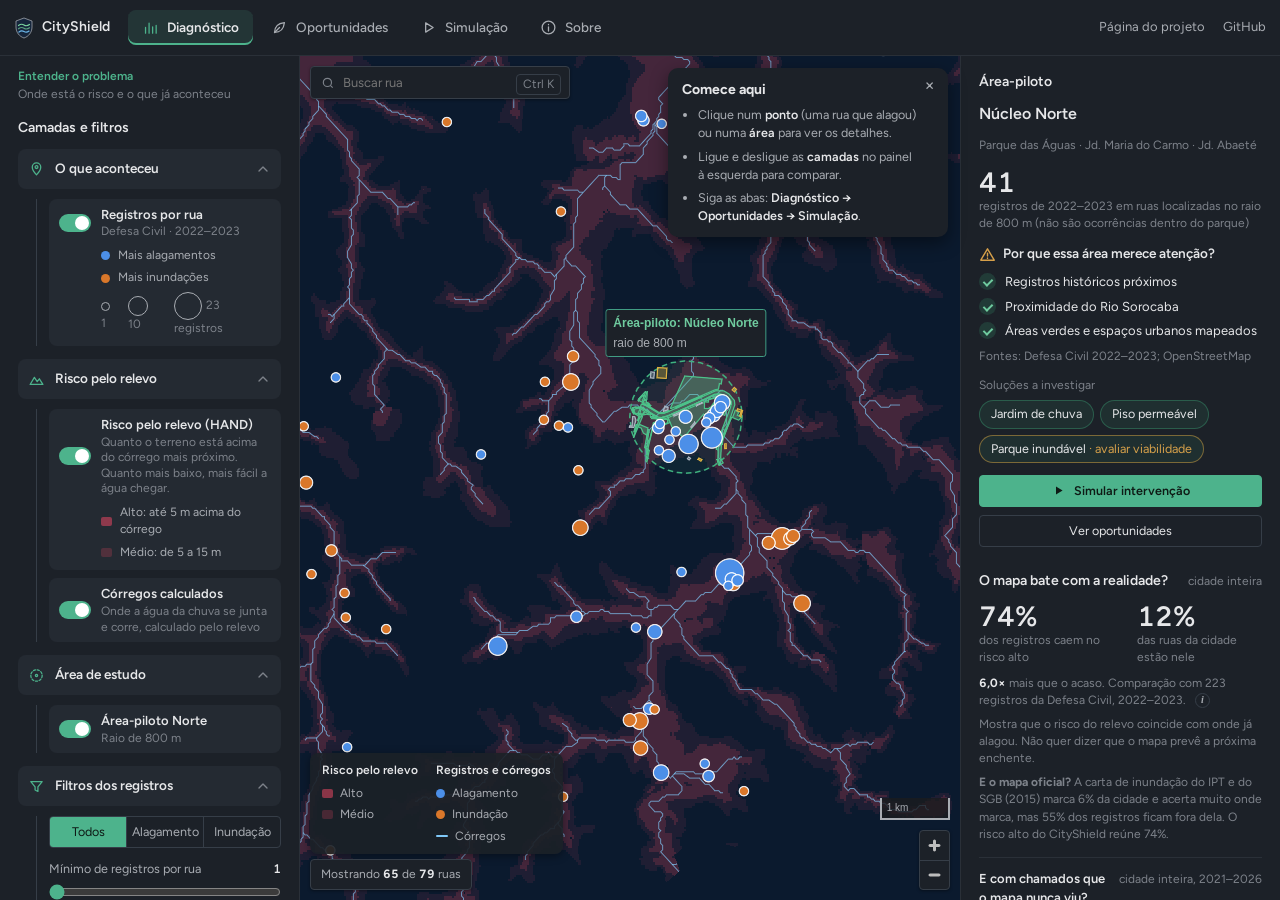
==== commit 768f88af: "data(pipeline): quarto teste com os registros da Defesa Civil da cidade inteira (LAI, recurso) Passo" ====
--- a/docs/mapa.html
+++ b/docs/mapa.html
@@ -248,6 +248,8 @@
 /* Painel de simulação sobre o mapa */
 .sim-painel{position:absolute;left:12px;right:12px;bottom:12px;margin:0 auto;max-width:900px;z-index:3;background:var(--panel);border-radius:10px;padding:14px 16px 16px;box-shadow:0 8px 24px rgba(0,0,0,.45)}
 .sp-cab{display:flex;gap:10px;align-items:flex-start;margin-bottom:12px}
+.sp-x{margin-left:auto;flex:none;width:30px;height:30px;border-radius:6px;font-size:22px;line-height:1;color:var(--ink-2)}
+.sp-x:hover{background:var(--hover);color:var(--ink)}
 .sp-cab svg{width:20px;height:20px;flex:none;margin-top:1px;fill:none;stroke:var(--accent);stroke-width:2;stroke-linecap:round;stroke-linejoin:round}
 .sp-cab b{display:block;font-size:15px;font-weight:600}
 .sp-cab span{display:block;font-size:12.5px;color:var(--ink-2)}
@@ -722,6 +724,8 @@
           <li><a href="dados/comparacao_carta.json" download>Comparação com a carta oficial</a><span>o mesmo teste com a carta de inundação do IPT/SGB, 2015 (JSON, só números) · ≈ 2 KB</span></li>
           <li><a href="dados/lai_defesa_civil.csv" download>Registros oficiais 2021–2026 (Bacia do Itanguá)</a><span>Defesa Civil via Lei de Acesso à Informação; data, rua, bairro, tipo e nº de registros, sem endereço · ≈ 15 KB</span></li>
           <li><a href="dados/lai_defesa_civil.json" download>Teste com os registros de 2021–2026</a><span>mesma conta da validação, incluindo os chamados de depois do mapa pronto (JSON) · ≈ 19 KB</span></li>
+          <li><a href="dados/lai_defesa_civil_cidade.csv" download>Registros oficiais 2021–2026 (cidade inteira)</a><span>Defesa Civil via Lei de Acesso à Informação (recurso); data, rua, bairro, tipo e nº de registros, sem endereço · ≈ 55 KB</span></li>
+          <li><a href="dados/lai_defesa_civil_cidade.json" download>Teste com a cidade inteira</a><span>mesma conta da validação, com a cheia de janeiro de 2024 e as ruas novas (JSON) · ≈ 11 KB</span></li>
           <li><a href="dados/bacia_itangua.geojson" download>Bacia do Córrego Itanguá</a><span>desenhada pelo relevo, usada na comparação local do teste com os registros oficiais · ≈ 37 KB</span></li>
           <li><a href="dados/limite_sorocaba.geojson" download>Limite do município</a><span>≈ 12 KB</span></li>
         </ul>
@@ -778,6 +782,7 @@
       <div class="sp-cab">
         <svg viewBox="0 0 24 24" aria-hidden="true"><path d="M3 17l5-6 4 3 4-6 5 5"/></svg>
         <div><b>Simulação de cenários</b><span>Quanto da chuva as soluções verdes seguram na área-piloto Norte.</span></div>
+        <button type="button" class="sp-x" id="sp-fechar" aria-label="Fechar a simulação e voltar" title="Fechar (Esc)">×</button>
       </div>
       <div class="sp-corpo">
         <div class="sp-ctrl">
@@ -844,6 +849,22 @@
       </div>
       <p class="sub" style="margin:6px 0 0">Mostra que o risco do relevo coincide com onde já alagou. Não quer dizer que o mapa prevê a próxima enchente.</p>
       <p class="sub" id="v-carta" style="margin:6px 0 0"><b>E o mapa oficial?</b> A carta de inundação do IPT e do SGB (2015) marca 6% da cidade e acerta muito onde marca, mas 55% dos registros ficam fora dela.</p>
+      <div id="v-cid" style="margin-top:14px;padding-top:12px;border-top:1px solid var(--line)">
+        <div class="w-cab" style="margin-bottom:6px"><h3 style="font-size:13px">E com chamados que o mapa nunca viu?</h3><span class="sub">cidade inteira, 2021–2026</span></div>
+        <div class="kpi">
+          <div><b class="n" id="cid-reg">73%</b><span>dos <span id="cid-n">1.386</span> chamados caíram no risco alto</span></div>
+          <div><b class="n" id="cid-cheia">80%</b><span>na cheia de janeiro de 2024</span></div>
+        </div>
+        <p class="sub" style="margin:8px 0 0">Registros oficiais da Defesa Civil de 2021 a 2026. O mapa foi conferido só com os de 2022–2023. Nas ruas que nem estavam nesses relatórios, <b class="n" id="cid-novas" style="color:var(--ink)">71%</b> caíram no risco alto.
+          <button type="button" class="pa-info" id="cid-info-bt" aria-expanded="false" aria-controls="cid-info" aria-label="De onde vêm estes números">i</button></p>
+        <div class="pa-info-txt" id="cid-info" hidden>
+          <p><b>Fonte:</b> planilha da Defesa Civil do município inteiro, recebida pela Lei de Acesso à Informação no recurso do pedido Fala.BR nº 03959.2026.000348-13 (17/11/2026). Juntamos com a da Bacia do Itanguá sem contar duas vezes: <span id="cid-total">1.494</span> registros, <span id="cid-n2">1.386</span> com a rua achada no mapa.</p>
+          <p id="cid-cheia-txt"><b>A cheia de janeiro de 2024:</b> de 20 a 29/01/2024 o Rio Sorocaba e os córregos transbordaram. Dos 908 chamados com a rua achada, 80% caem no risco alto e 91% no alto ou médio.</p>
+          <p id="cid-carta"><b>Carta oficial:</b> 28% dos chamados caem em alguma classe da carta do IPT e do SGB.</p>
+          <p id="cid-local"><b>Comparando só com as ruas vizinhas</b> (a até 1 km de algum chamado): 14% delas estão no risco alto, e ele pega 73% dos chamados: 5,1× o acaso.</p>
+          <p><b>Cuidado:</b> mais da metade dos chamados vem de uma semana e de poucos bairros, e uma rua com muitas casas atingidas soma muitos chamados. 2025 veio com só 10 registros.</p>
+        </div>
+      </div>
       <div id="v-lai" style="margin-top:14px;padding-top:12px;border-top:1px solid var(--line)">
         <div class="w-cab" style="margin-bottom:6px"><h3 style="font-size:13px">E depois que o mapa ficou pronto?</h3><span class="sub">Bacia do Itanguá</span></div>
         <div class="kpi">
@@ -972,6 +993,30 @@
         alvo.appendChild(document.createTextNode('A carta de inundação do IPT e do SGB (2015) marca ' + pct(1 - a.fora) +
           ' da cidade e acerta muito onde marca, mas ' + pct(c.fracao_registros.fora) + ' dos registros ficam fora dela. O risco alto do CityShield reúne ' + pct(h.alto) + '.'));
       }).catch(function () { /* mantém a frase do HTML */ });
+      fetch('dados/lai_defesa_civil_cidade.json').then(function (r) { return r.json(); }).then(function (l) {
+        var pct = function (x) { return Math.round(x * 100) + '%'; };
+        var mil = function (x) { return Math.round(x).toLocaleString('pt-BR'); };
+        var g = l.grupos, t = g.todas.hand.cidade, ch = g.cheia_jan_2024.hand.cidade, nv = g.novas.hand.cidade;
+        var vez = function (x) { return x.toFixed(1).replace('.', ',') + '×'; };
+        var texto = function (id, titulo, frase) {
+          var alvo = $(id); alvo.textContent = '';
+          var b = document.createElement('b'); b.textContent = titulo; alvo.appendChild(b);
+          alvo.appendChild(document.createTextNode(frase));
+        };
+        $('cid-reg').textContent = pct(t.fracao_registros.alto);
+        $('cid-cheia').textContent = pct(ch.fracao_registros.alto);
+        $('cid-novas').textContent = pct(nv.fracao_registros.alto);
+        $('cid-n').textContent = mil(t.registros_considerados); $('cid-n2').textContent = mil(t.registros_considerados);
+        $('cid-total').textContent = mil(l.registros_na_planilha);
+        texto('cid-cheia-txt', 'A cheia de janeiro de 2024: ', 'de 20 a 29/01/2024 o Rio Sorocaba e os córregos transbordaram. Dos ' +
+          mil(ch.registros_considerados) + ' chamados com a rua achada, ' + pct(ch.fracao_registros.alto) + ' caem no risco alto e ' +
+          pct(ch.fracao_registros.alto + ch.fracao_registros.medio) + ' no alto ou médio.');
+        texto('cid-carta', 'Carta oficial: ', pct(1 - g.todas.carta.cidade.fracao_registros.fora) +
+          ' dos chamados caem em alguma classe da carta do IPT e do SGB; nas ruas novas, ' + pct(1 - g.novas.carta.cidade.fracao_registros.fora) + '.');
+        var rl = l.comparacao_local.regiao.todas.hand.cidade;
+        texto('cid-local', 'Comparando só com as ruas vizinhas ', '(a até 1 km de algum chamado): ' + pct(rl.fracao_ruas.alto) +
+          ' delas estão no risco alto, e ele pega ' + pct(rl.fracao_registros.alto) + ' dos chamados: ' + vez(rl.vezes_acima_do_acaso_alto) + ' o acaso.');
+      }).catch(function () { /* mantém os números do HTML */ });
       fetch('dados/lai_defesa_civil.json').then(function (r) { return r.json(); }).then(function (l) {
         var pct = function (x) { return Math.round(x * 100) + '%'; };
         var d = l.grupos.depois_do_mapa, h = d.hand.cidade, c = d.carta.cidade;
@@ -1331,6 +1376,7 @@
     document.querySelectorAll('.abas button').forEach(function (b) { b.setAttribute('aria-selected', b.dataset.aba === a ? 'true' : 'false'); });
     Object.keys(abas).forEach(function (k) { abas[k].hidden = k !== a; });
     destacarCenario(a === 'sim');
+    if (a === 'sim' && abaAtual !== 'sim') abaAntesSim = abaAtual;
     abaAtual = a;
     modoOportunidades(a === 'oport');
     var sim = a === 'sim';
@@ -1771,7 +1817,7 @@
   $('fila-ordem').addEventListener('change', function () { filaOrdem = this.value; montarFila(); });
 
   // ---------- Oportunidade selecionada: mapa + ficha no painel direito ----------
-  var filaFiltro = 'todas', filaOrdem = 'prioridade', areaSel = null, abaAtual = 'diag';
+  var filaFiltro = 'todas', filaOrdem = 'prioridade', areaSel = null, abaAtual = 'diag', abaAntesSim = 'diag';
   // Ficha no painel direito só quando ele está ao lado do mapa (desktop); no celular ele fica no fim da página.
   function painelDireito() { var d = document.querySelector('.dir'); return window.innerWidth > 760 && d && getComputedStyle(d).display !== 'none'; }
   function areaPorId(id) {
@@ -1932,6 +1978,13 @@
   $('v-info-bt').addEventListener('click', function () {
     var c = $('v-info'); c.hidden = !c.hidden; this.setAttribute('aria-expanded', String(!c.hidden));
   });
+  // × da Simulação (e Esc): volta para a aba de onde a pessoa veio
+  function fecharSim() { if (abaAtual === 'sim') irPara(abaAntesSim || 'diag'); }
+  $('sp-fechar').addEventListener('click', fecharSim);
+  document.addEventListener('keydown', function (e) { if (e.key === 'Escape' && abaAtual === 'sim') fecharSim(); });
+  $('cid-info-bt').addEventListener('click', function () {
+    var c = $('cid-info'); c.hidden = !c.hidden; this.setAttribute('aria-expanded', String(!c.hidden));
+  });
   $('l-info-bt').addEventListener('click', function () {
     var c = $('l-info'); c.hidden = !c.hidden; this.setAttribute('aria-expanded', String(!c.hidden));
   });
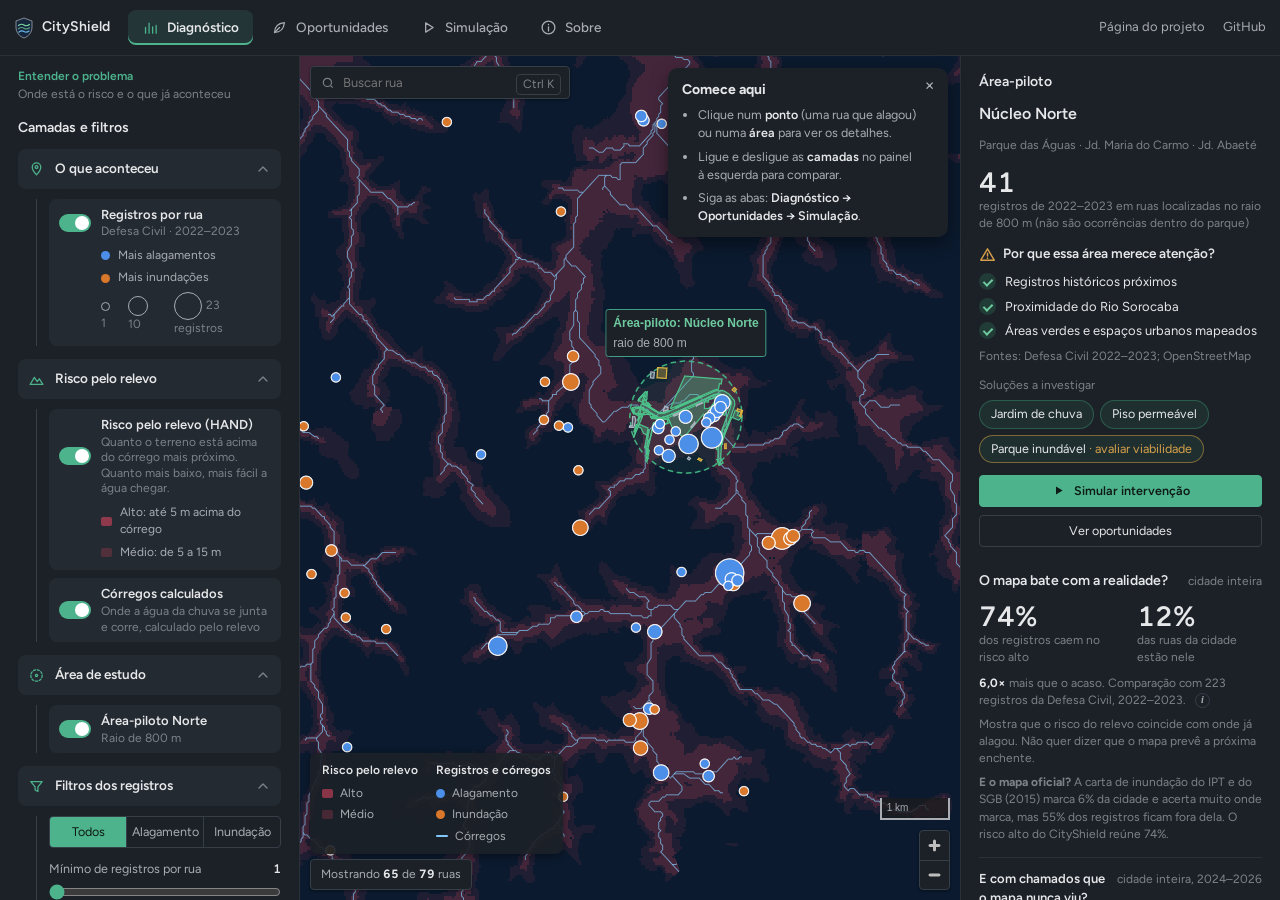
==== commit f2bfb35a: "fix(docs): número principal do quarto teste = 2024–2026 (os de 2022–2023 podem repetir os relatórios" ====
--- a/docs/mapa.html
+++ b/docs/mapa.html
@@ -850,18 +850,18 @@
       <p class="sub" style="margin:6px 0 0">Mostra que o risco do relevo coincide com onde já alagou. Não quer dizer que o mapa prevê a próxima enchente.</p>
       <p class="sub" id="v-carta" style="margin:6px 0 0"><b>E o mapa oficial?</b> A carta de inundação do IPT e do SGB (2015) marca 6% da cidade e acerta muito onde marca, mas 55% dos registros ficam fora dela.</p>
       <div id="v-cid" style="margin-top:14px;padding-top:12px;border-top:1px solid var(--line)">
-        <div class="w-cab" style="margin-bottom:6px"><h3 style="font-size:13px">E com chamados que o mapa nunca viu?</h3><span class="sub">cidade inteira, 2021–2026</span></div>
+        <div class="w-cab" style="margin-bottom:6px"><h3 style="font-size:13px">E com chamados que o mapa nunca viu?</h3><span class="sub">cidade inteira, 2024–2026</span></div>
         <div class="kpi">
-          <div><b class="n" id="cid-reg">73%</b><span>dos <span id="cid-n">1.386</span> chamados caíram no risco alto</span></div>
+          <div><b class="n" id="cid-reg">75%</b><span>dos <span id="cid-n">1.261</span> chamados caíram no risco alto</span></div>
           <div><b class="n" id="cid-cheia">80%</b><span>na cheia de janeiro de 2024</span></div>
         </div>
-        <p class="sub" style="margin:8px 0 0">Registros oficiais da Defesa Civil de 2021 a 2026. O mapa foi conferido só com os de 2022–2023. Nas ruas que nem estavam nesses relatórios, <b class="n" id="cid-novas" style="color:var(--ink)">71%</b> caíram no risco alto.
+        <p class="sub" style="margin:8px 0 0">Registros oficiais da Defesa Civil de 2024 a 2026. O mapa foi conferido só com os de 2022–2023. Nas ruas que nem estavam nesses relatórios, <b class="n" id="cid-novas" style="color:var(--ink)">71%</b> caíram no risco alto.
           <button type="button" class="pa-info" id="cid-info-bt" aria-expanded="false" aria-controls="cid-info" aria-label="De onde vêm estes números">i</button></p>
         <div class="pa-info-txt" id="cid-info" hidden>
-          <p><b>Fonte:</b> planilha da Defesa Civil do município inteiro, recebida pela Lei de Acesso à Informação no recurso do pedido Fala.BR nº 03959.2026.000348-13 (17/11/2026). Juntamos com a da Bacia do Itanguá sem contar duas vezes: <span id="cid-total">1.494</span> registros, <span id="cid-n2">1.386</span> com a rua achada no mapa.</p>
-          <p id="cid-cheia-txt"><b>A cheia de janeiro de 2024:</b> de 20 a 29/01/2024 o Rio Sorocaba e os córregos transbordaram. Dos 908 chamados com a rua achada, 80% caem no risco alto e 91% no alto ou médio.</p>
-          <p id="cid-carta"><b>Carta oficial:</b> 28% dos chamados caem em alguma classe da carta do IPT e do SGB.</p>
-          <p id="cid-local"><b>Comparando só com as ruas vizinhas</b> (a até 1 km de algum chamado): 14% delas estão no risco alto, e ele pega 73% dos chamados: 5,1× o acaso.</p>
+          <p><b>Fonte:</b> planilha da Defesa Civil do município inteiro, recebida pela Lei de Acesso à Informação no recurso do pedido Fala.BR nº 03959.2026.000348-13 (17/11/2026). Juntamos com a da Bacia do Itanguá sem contar duas vezes: <span id="cid-total">1.494</span> registros, <span id="cid-n2">1.386</span> com a rua achada no mapa, <span id="cid-todas">73%</span> deles no risco alto. O número principal usa só 2024–2026, porque os chamados de 2022–2023 podem ser os mesmos dos relatórios com que o mapa foi conferido.</p>
+          <p id="cid-cheia-txt"><b>A cheia de janeiro de 2024:</b> de 20 a 29/01/2024 a Defesa Civil registrou cerca de mil chamados, quase todos de inundação por cheia de curso d'água. Dos 908 chamados com a rua achada, 80% caem no risco alto e 91% no alto ou médio.</p>
+          <p id="cid-carta"><b>Carta oficial:</b> 29% dos chamados caem em alguma classe da carta do IPT e do SGB.</p>
+          <p id="cid-local"><b>Comparando só com as ruas vizinhas</b> (a até 1 km de algum chamado): 14% delas estão no risco alto, e ele pega 75% dos chamados: 5,2× o acaso.</p>
           <p><b>Cuidado:</b> mais da metade dos chamados vem de uma semana e de poucos bairros, e uma rua com muitas casas atingidas soma muitos chamados. 2025 veio com só 10 registros.</p>
         </div>
       </div>
@@ -996,7 +996,7 @@
       fetch('dados/lai_defesa_civil_cidade.json').then(function (r) { return r.json(); }).then(function (l) {
         var pct = function (x) { return Math.round(x * 100) + '%'; };
         var mil = function (x) { return Math.round(x).toLocaleString('pt-BR'); };
-        var g = l.grupos, t = g.todas.hand.cidade, ch = g.cheia_jan_2024.hand.cidade, nv = g.novas.hand.cidade;
+        var g = l.grupos, t = g['2024_a_2026'].hand.cidade, td = g.todas.hand.cidade, ch = g.cheia_jan_2024.hand.cidade, nv = g.novas.hand.cidade;
         var vez = function (x) { return x.toFixed(1).replace('.', ',') + '×'; };
         var texto = function (id, titulo, frase) {
           var alvo = $(id); alvo.textContent = '';
@@ -1006,14 +1006,15 @@
         $('cid-reg').textContent = pct(t.fracao_registros.alto);
         $('cid-cheia').textContent = pct(ch.fracao_registros.alto);
         $('cid-novas').textContent = pct(nv.fracao_registros.alto);
-        $('cid-n').textContent = mil(t.registros_considerados); $('cid-n2').textContent = mil(t.registros_considerados);
+        $('cid-n').textContent = mil(t.registros_considerados); $('cid-n2').textContent = mil(td.registros_considerados);
+        $('cid-todas').textContent = pct(td.fracao_registros.alto);
         $('cid-total').textContent = mil(l.registros_na_planilha);
-        texto('cid-cheia-txt', 'A cheia de janeiro de 2024: ', 'de 20 a 29/01/2024 o Rio Sorocaba e os córregos transbordaram. Dos ' +
+        texto('cid-cheia-txt', 'A cheia de janeiro de 2024: ', 'de 20 a 29/01/2024 a Defesa Civil registrou cerca de mil chamados, quase todos de inundação por cheia de curso d\'água. Dos ' +
           mil(ch.registros_considerados) + ' chamados com a rua achada, ' + pct(ch.fracao_registros.alto) + ' caem no risco alto e ' +
           pct(ch.fracao_registros.alto + ch.fracao_registros.medio) + ' no alto ou médio.');
-        texto('cid-carta', 'Carta oficial: ', pct(1 - g.todas.carta.cidade.fracao_registros.fora) +
+        texto('cid-carta', 'Carta oficial: ', pct(1 - g['2024_a_2026'].carta.cidade.fracao_registros.fora) +
           ' dos chamados caem em alguma classe da carta do IPT e do SGB; nas ruas novas, ' + pct(1 - g.novas.carta.cidade.fracao_registros.fora) + '.');
-        var rl = l.comparacao_local.regiao.todas.hand.cidade;
+        var rl = (l.comparacao_local.regiao['2024_a_2026'] || l.comparacao_local.regiao.todas).hand.cidade;
         texto('cid-local', 'Comparando só com as ruas vizinhas ', '(a até 1 km de algum chamado): ' + pct(rl.fracao_ruas.alto) +
           ' delas estão no risco alto, e ele pega ' + pct(rl.fracao_registros.alto) + ' dos chamados: ' + vez(rl.vezes_acima_do_acaso_alto) + ' o acaso.');
       }).catch(function () { /* mantém os números do HTML */ });
